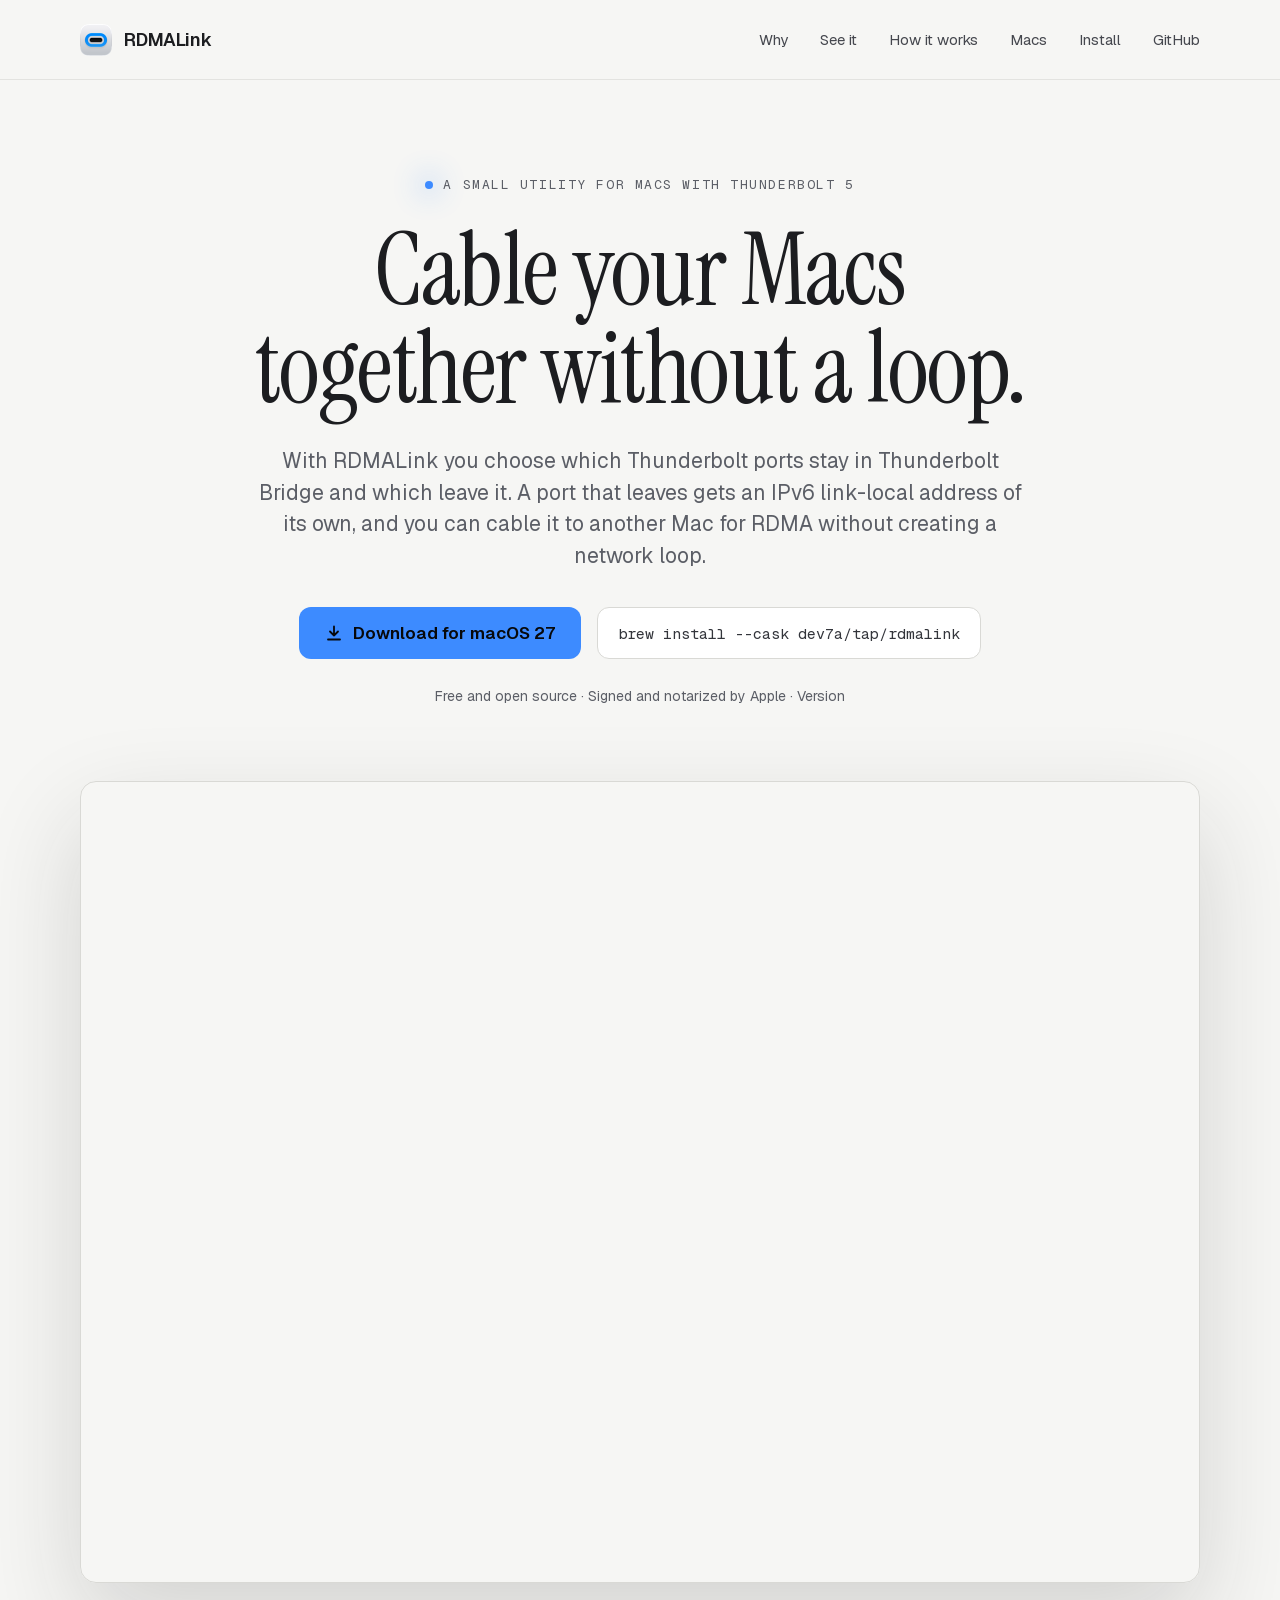
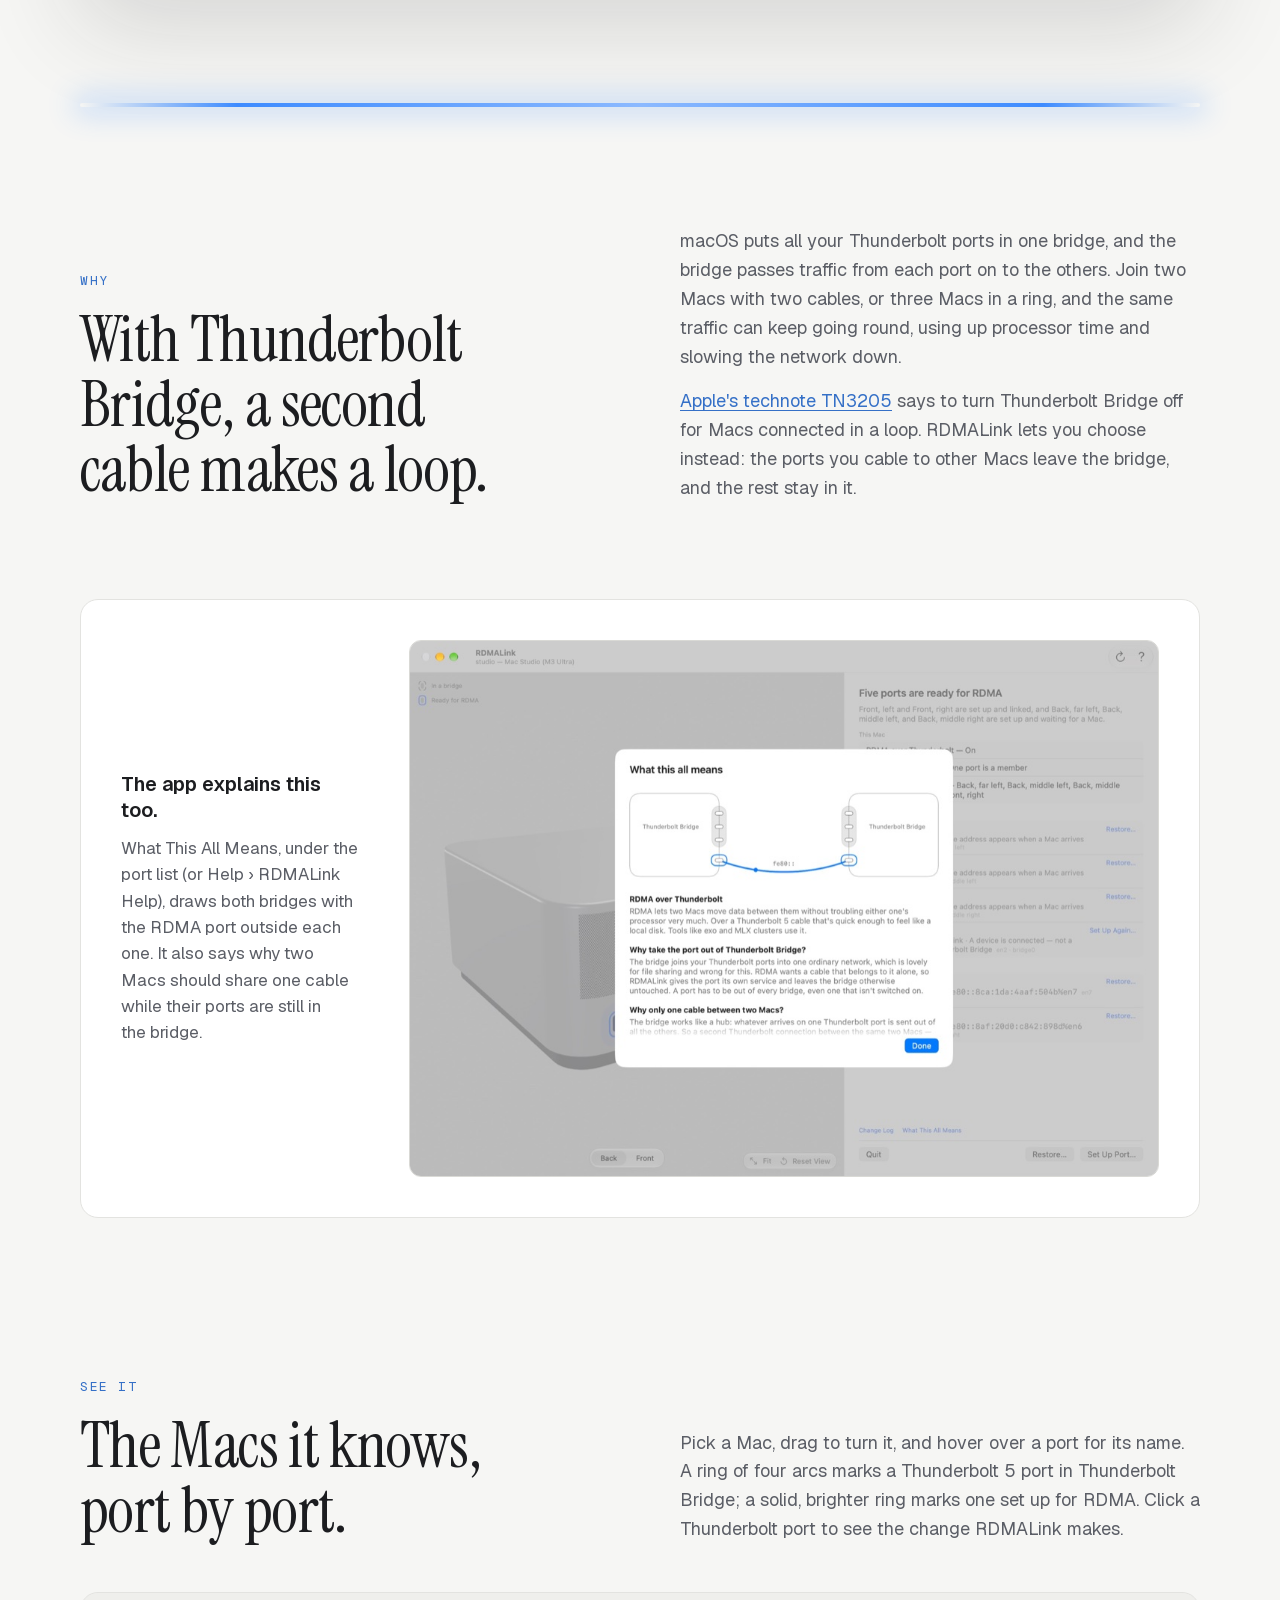
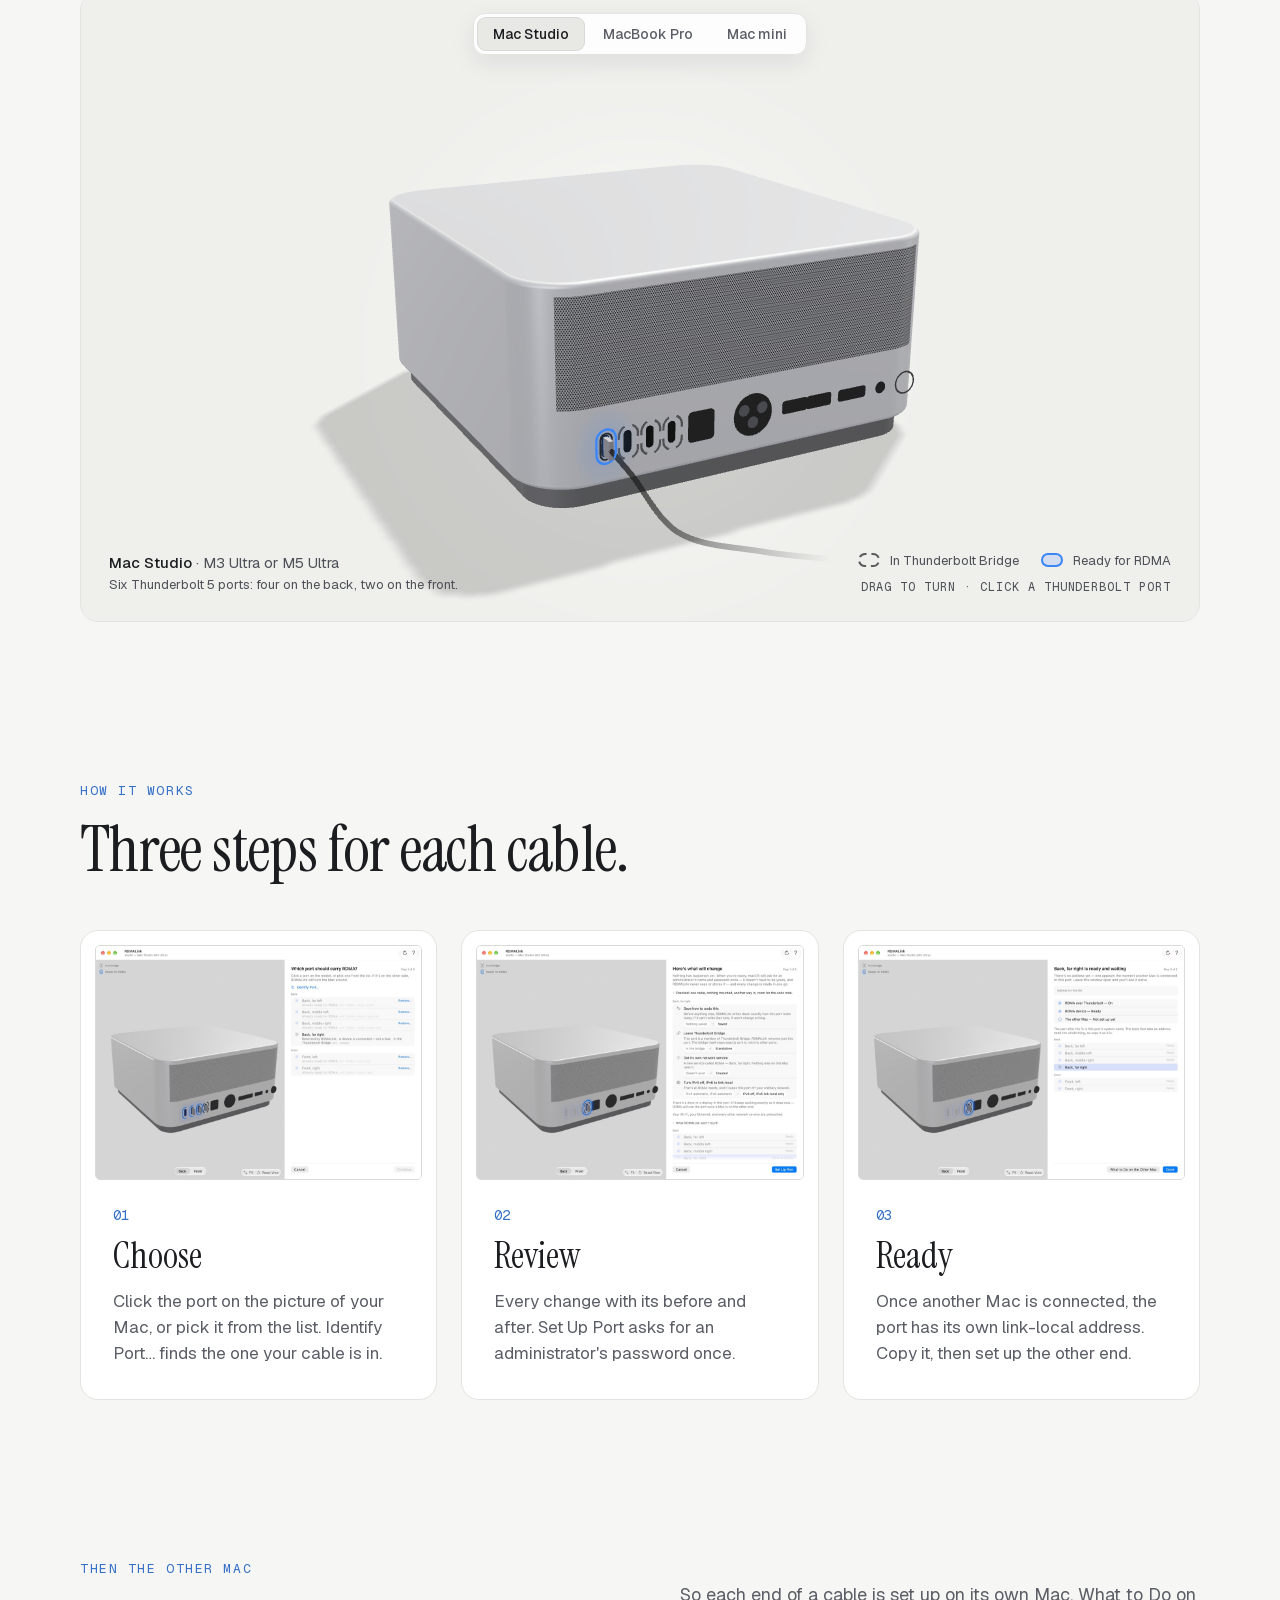
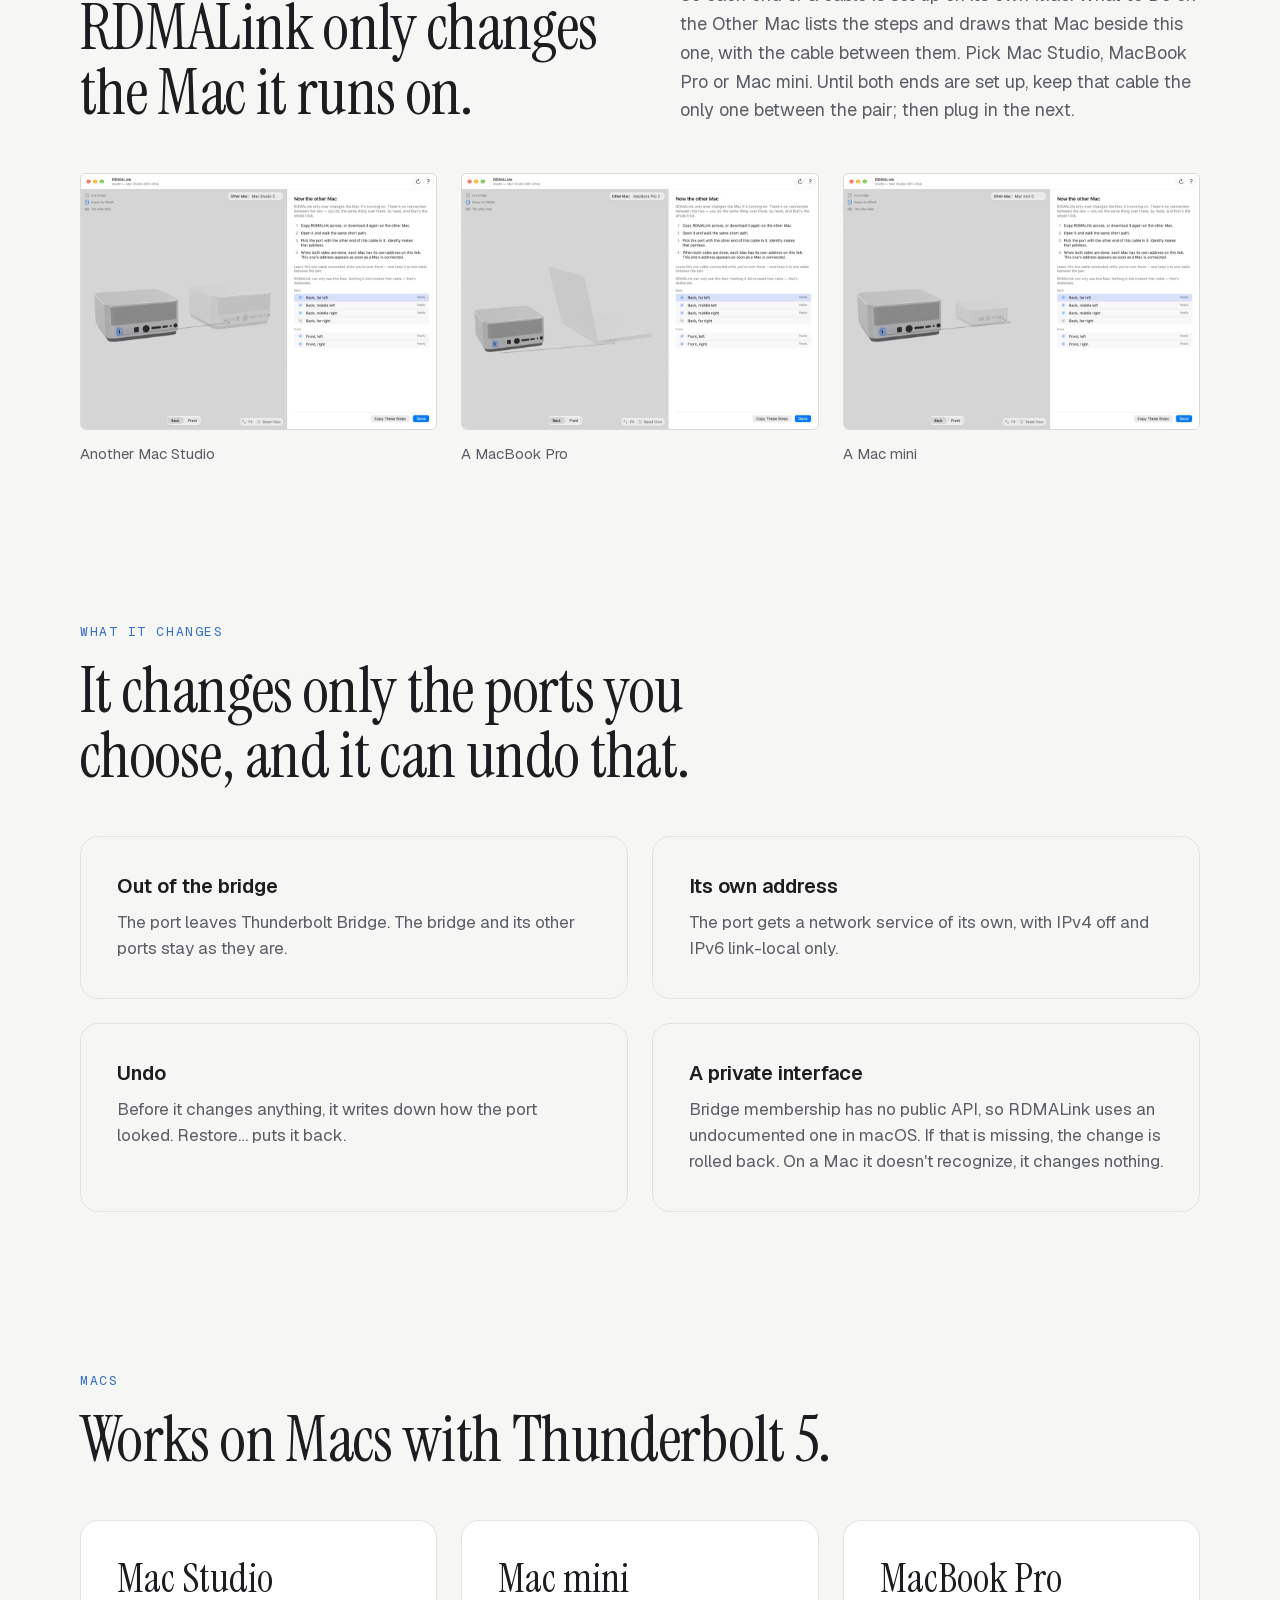
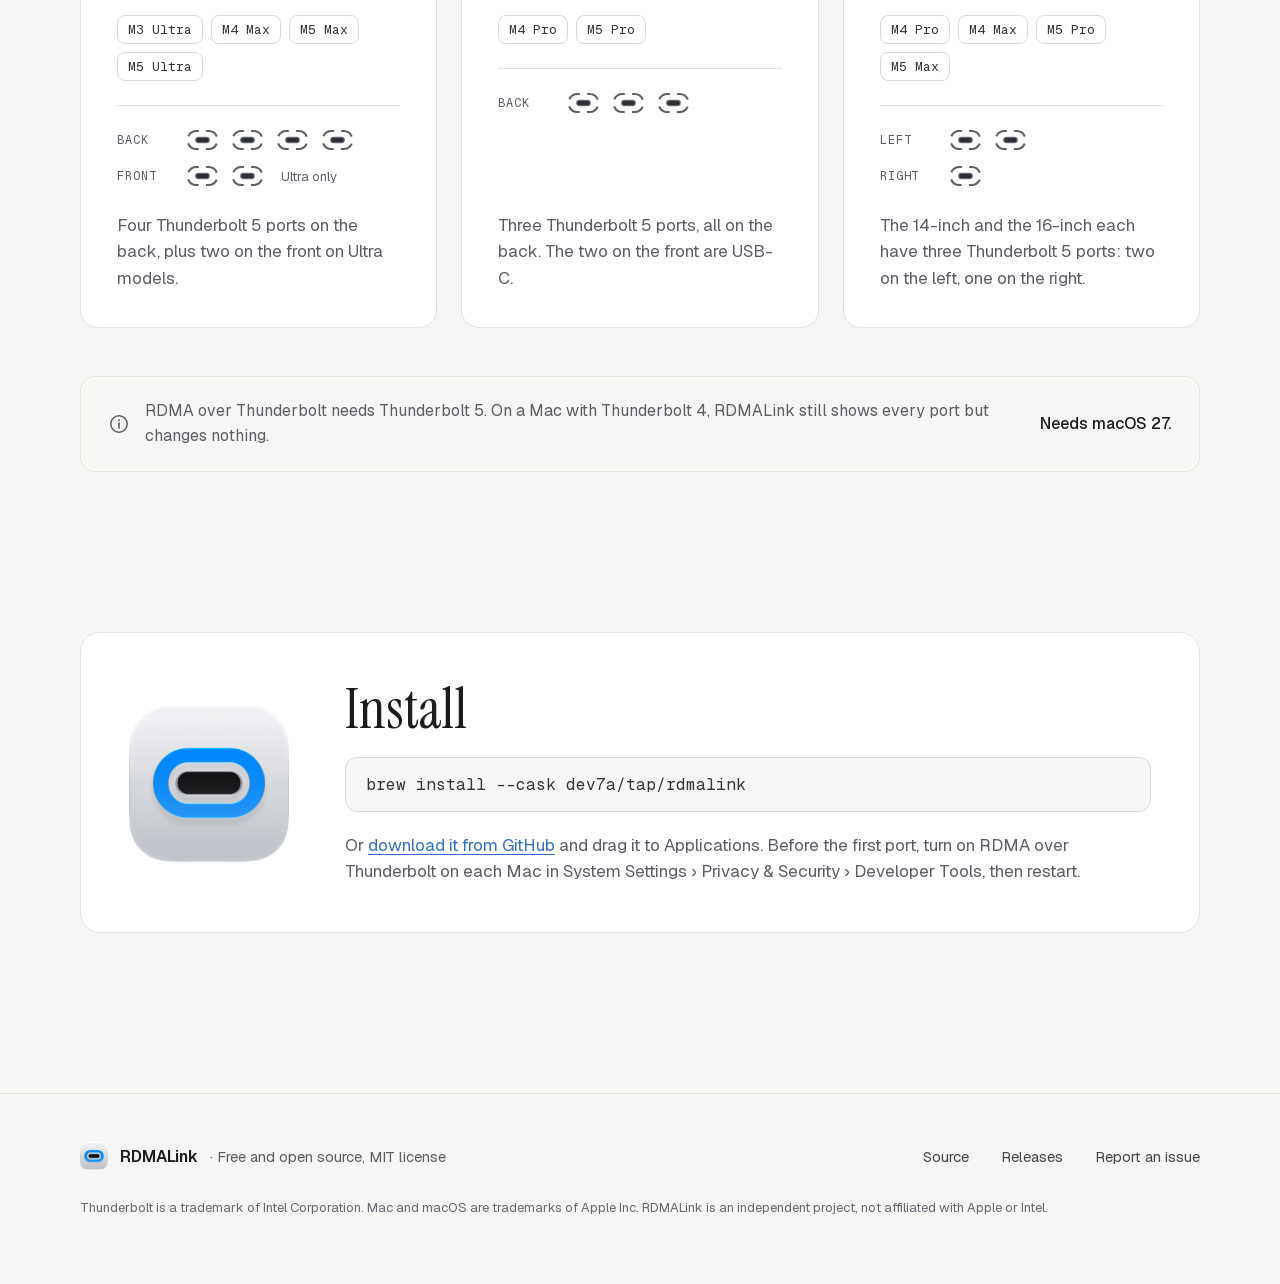
==== site/src/index.html @ f05f029e "The website, as a static site published to GitHub Pages site/ is the RDMALink website, ported from i" ====
<!doctype html>
<html lang="en">
<head>
<meta charset="utf-8">
<meta http-equiv="Content-Security-Policy" content="default-src 'self'; script-src 'self'; style-src 'self' 'unsafe-inline'; img-src 'self' data:; font-src 'self'; connect-src 'none'; object-src 'none'; base-uri 'none'; form-action 'none'">
<meta name="viewport" content="width=device-width, initial-scale=1">
<title>RDMALink: cable your Macs together without a loop</title>
<meta name="description" content="With RDMALink you choose which Thunderbolt ports stay in Thunderbolt Bridge and which leave it. A port that leaves gets an IPv6 link-local address of its own, and you can cable it to another Mac for RDMA without creating a network loop.">
<link rel="canonical" href="https://dev7a.github.io/rdmalink/">
<meta name="color-scheme" content="dark light">
<meta name="theme-color" content="#0f1012" media="(prefers-color-scheme: dark)">
<meta name="theme-color" content="#f6f6f4" media="(prefers-color-scheme: light)">
<link rel="icon" type="image/png" sizes="32x32" href="assets/icon-32.png">
<link rel="icon" type="image/png" sizes="512x512" href="assets/icon-512.png">
<link rel="apple-touch-icon" href="assets/icon-512.png">
<meta property="og:type" content="website">
<meta property="og:site_name" content="RDMALink">
<meta property="og:url" content="https://dev7a.github.io/rdmalink/">
<meta property="og:title" content="RDMALink: cable your Macs together without a loop">
<meta property="og:description" content="With RDMALink you choose which Thunderbolt ports stay in Thunderbolt Bridge and which leave it. A port that leaves gets an IPv6 link-local address of its own, and you can cable it to another Mac for RDMA without creating a network loop.">
<meta property="og:image" content="https://dev7a.github.io/rdmalink/assets/shots/hub-dark.jpg">
<meta property="og:image:type" content="image/jpeg">
<meta property="og:image:width" content="2000">
<meta property="og:image:height" content="1433">
<meta property="og:image:alt" content="The RDMALink window on a Mac Studio: the back of the Mac in 3D with its Thunderbolt ports ringed, and under the heading “Five ports are ready for RDMA”, a list of every port and its state.">
<meta name="twitter:card" content="summary_large_image">
<meta name="twitter:title" content="RDMALink: cable your Macs together without a loop">
<meta name="twitter:description" content="With RDMALink you choose which Thunderbolt ports stay in Thunderbolt Bridge and which leave it. A port that leaves gets an IPv6 link-local address of its own, and you can cable it to another Mac for RDMA without creating a network loop.">
<meta name="twitter:image" content="https://dev7a.github.io/rdmalink/assets/shots/hub-dark.jpg">
<meta name="twitter:image:alt" content="The RDMALink window on a Mac Studio: the back of the Mac in 3D with its Thunderbolt ports ringed, and under the heading “Five ports are ready for RDMA”, a list of every port and its state.">
<link rel="preload" href="assets/fonts/instrument-serif-latin.woff2" as="font" type="font/woff2" crossorigin>
<link rel="preload" href="assets/fonts/geist-latin.woff2" as="font" type="font/woff2" crossorigin>
<link rel="preload" href="assets/fonts/geist-mono-latin.woff2" as="font" type="font/woff2" crossorigin>
<link rel="stylesheet" href="styles.css">
<script src="site.js" defer></script>
<script src="mac-scene.js" defer></script>
<script src="viewer.js" defer></script>
</head>
<body>

<header class="site-header">
<div class="wrap">
<div class="bar">
<a class="brand" href="#top"><img src="assets/icon-64.png" alt="" width="32" height="32"><span>RDMALink</span></a>
<a class="gh-top" href="https://github.com/dev7a/rdmalink">GitHub</a>
<nav class="nav" aria-label="Sections">
<a href="#why">Why</a>
<a href="#see">See it</a>
<a href="#how">How it works</a>
<a href="#macs">Macs</a>
<a href="#install">Install</a>
<a class="gh-nav" href="https://github.com/dev7a/rdmalink">GitHub</a>
</nav>
</div>
</div>
</header>

<main>

<section id="top" class="hero wrap">
<div class="hero-eyebrow"><span class="dot" aria-hidden="true"></span><span>A small utility for Macs with Thunderbolt 5</span></div>
<h1>Cable your Macs together without a&#160;loop.</h1>
<p class="hero-lede">With RDMALink you choose which Thunderbolt ports stay in Thunderbolt Bridge and which leave it. A port that leaves gets an IPv6 link-local address of its own, and you can cable it to another Mac for RDMA without creating a network loop.</p>
<div class="cta">
<a class="download" href="https://github.com/dev7a/rdmalink/releases/latest">
<svg width="18" height="18" viewBox="0 0 18 18" fill="none" aria-hidden="true"><path d="M9 2.5v9m0 0L5 7.5m4 4 4-4M3 15.5h12" stroke="#07080a" stroke-width="1.8" stroke-linecap="round" stroke-linejoin="round"></path></svg>
<span>Download for macOS 27</span>
</a>
<code class="cmd">brew install --cask dev7a/tap/rdmalink</code>
</div>
<p class="hero-meta">Free and open source · Signed and notarized by Apple · Version <!-- build:version --></p>
<picture>
<source media="(prefers-color-scheme: light)" srcset="assets/shots/1000/hub-light.jpg 1000w, assets/shots/hub-light.jpg 2000w" sizes="(min-width: 1200px) 1120px, calc(100vw - 32px)">
<img class="shot hero-shot" src="assets/shots/hub-dark.jpg" srcset="assets/shots/1000/hub-dark.jpg 1000w, assets/shots/hub-dark.jpg 2000w" sizes="(min-width: 1200px) 1120px, calc(100vw - 32px)" width="2000" height="1433" alt="The RDMALink window on a Mac Studio: the back of the Mac in 3D with its Thunderbolt ports ringed, and under the heading “Five ports are ready for RDMA”, a list of every port and its state." decoding="async" fetchpriority="high">
</picture>
</section>

<div class="wrap"><div class="beam" aria-hidden="true"></div></div>

<section id="why" class="section wrap" data-paused="false" aria-labelledby="why-title">
<div class="intro">
<div class="head">
<div class="eyebrow">Why</div>
<h2 class="h2" id="why-title">With Thunderbolt Bridge, a second cable makes a loop.</h2>
</div>
<div class="leads">
<p class="lead">macOS puts all your Thunderbolt ports in one bridge, and the bridge passes traffic from each port on to the others. Join two Macs with two cables, or three Macs in a ring, and the same traffic can keep going round, using up processor time and slowing the network down.</p>
<p class="lead"><a class="accent-link" href="https://developer.apple.com/documentation/technotes/tn3205-low-latency-communication-with-rdma-over-thunderbolt">Apple's technote TN3205</a> says to turn Thunderbolt Bridge off for Macs connected in a loop. RDMALink lets you choose instead: the ports you cable to other Macs leave the bridge, and the rest stay in it.</p>
</div>
</div>
<div class="why-figs">
<!-- build:why-bridge -->
<!-- build:why-rdmalink -->
</div>
<figure class="explainer panel">
<figcaption class="explainer-text">
<span class="explainer-title">The app explains this too.</span>
<span class="explainer-body">What This All Means, under the port list (or Help › RDMALink Help), draws both bridges with the RDMA port outside each one. It also says why two Macs should share one cable while their ports are still in the bridge.</span>
</figcaption>
<picture>
<source media="(prefers-color-scheme: light)" srcset="assets/shots/1000/explainer-light.jpg 1000w, assets/shots/explainer-light.jpg 2000w" sizes="(min-width: 1200px) 840px, (min-width: 900px) 56vw, calc(100vw - 68px)">
<img class="shot" src="assets/shots/explainer-dark.jpg" srcset="assets/shots/1000/explainer-dark.jpg 1000w, assets/shots/explainer-dark.jpg 2000w" sizes="(min-width: 1200px) 840px, (min-width: 900px) 56vw, calc(100vw - 68px)" width="2000" height="1433" alt="The What This All Means sheet: two Macs, each with its Thunderbolt Bridge, joined by one cable between ports outside the bridges and labelled fe80::, above short answers about RDMA over Thunderbolt and the bridge." loading="lazy" decoding="async">
</picture>
</figure>
</section>

<section id="see" class="section wrap" aria-labelledby="see-title">
<div class="intro">
<div class="head">
<div class="eyebrow">See it</div>
<h2 class="h2" id="see-title">The Macs it knows, port by port.</h2>
</div>
<p class="lead">Pick a Mac, drag to turn it, and hover over a port for its name. A ring of four arcs marks a Thunderbolt 5 port in Thunderbolt Bridge; a solid, brighter ring marks one set up for RDMA. Click a Thunderbolt port to see the change RDMALink makes.</p>
</div>
<div class="viewer-block is-failed">
<div class="legend">
<span class="key"><svg width="26" height="16" viewBox="0 0 26 16" aria-hidden="true"><rect class="key-bridge" x="3" y="2" width="20" height="12" rx="6" fill="none" stroke-opacity="0.7" stroke-width="2" stroke-dasharray="8.59 4.83" stroke-dashoffset="7"></rect></svg>In Thunderbolt Bridge</span>
<span class="key"><svg width="26" height="16" viewBox="0 0 26 16" aria-hidden="true"><rect class="key-ready" x="3" y="2" width="20" height="12" rx="6" fill-opacity="0.16" stroke-width="2"></rect></svg>Ready for RDMA</span>
</div>
<div class="mv-root" id="viewer" data-three-src="assets/vendor/three.r128.min.js">
<div class="mv-picker" role="group" aria-label="Which Mac">
<button type="button" class="mv-seg" data-model="studio" aria-pressed="true">Mac Studio</button>
<button type="button" class="mv-seg" data-model="mbp" aria-pressed="false">MacBook Pro</button>
<button type="button" class="mv-seg" data-model="mini" aria-pressed="false">Mac mini</button>
</div>
<canvas class="mv-canvas" aria-hidden="true" role="application" aria-roledescription="3D view" aria-label="Mac Studio in 3D, with its ports. Drag, or use the left and right arrow keys, to turn it."></canvas>
<div class="mv-ports vh" role="group" aria-label="Mark a Thunderbolt port Ready for RDMA"></div>
<div class="mv-announce vh" role="status" aria-live="polite"></div>
<div class="mv-label" hidden><span class="mv-label-title"></span><span class="mv-label-sub"><span class="mv-label-dot"></span><span class="mv-label-text"></span></span></div>
<div class="mv-info mv-plate">
<div data-info="studio">
<div class="mv-info-title">Mac Studio <span>· M3 Ultra or M5 Ultra</span></div>
<div class="mv-info-sub">Six Thunderbolt 5 ports: four on the back, two on the front.</div>
</div>
<div data-info="mbp" hidden>
<div class="mv-info-title">MacBook Pro 14-inch <span>· M5 Pro or M5 Max</span></div>
<div class="mv-info-sub">Three Thunderbolt 5 ports: two on the left, one on the right.</div>
</div>
<div data-info="mini" hidden>
<div class="mv-info-title">Mac mini <span>· M5 Pro</span></div>
<div class="mv-info-sub">Three Thunderbolt 5 ports on the back. The two on the front are USB-C, not Thunderbolt.</div>
</div>
</div>
<div class="mv-legend mv-plate">
<div class="mv-keys">
<span class="key"><svg width="26" height="16" viewBox="0 0 26 16" aria-hidden="true"><rect class="key-bridge" x="3" y="2" width="20" height="12" rx="6" fill="none" stroke-opacity="0.7" stroke-width="2" stroke-dasharray="8.59 4.83" stroke-dashoffset="7"></rect></svg>In Thunderbolt Bridge</span>
<span class="key"><svg width="26" height="16" viewBox="0 0 26 16" aria-hidden="true"><rect class="key-ready" x="3" y="2" width="20" height="12" rx="6" fill-opacity="0.16" stroke-width="2"></rect></svg>Ready for RDMA</span>
</div>
<div class="mv-hint">Drag to turn · click a Thunderbolt port</div>
</div>
<div class="mv-hint-compact mv-plate"><span>Drag to turn · <span class="hint-tap">tap</span><span class="hint-click">click</span> a Thunderbolt port</span></div>
<div class="mv-fallback" hidden>
<picture>
<source media="(prefers-color-scheme: light)" srcset="assets/shots/1000/hub-light.jpg 1000w, assets/shots/hub-light.jpg 2000w" sizes="(min-width: 1200px) 1000px, 100vw">
<img class="shot" src="assets/shots/hub-dark.jpg" srcset="assets/shots/1000/hub-dark.jpg 1000w, assets/shots/hub-dark.jpg 2000w" sizes="(min-width: 1200px) 1000px, 100vw" width="2000" height="1433" alt="The RDMALink window on a Mac Studio: the back of the Mac in 3D with its Thunderbolt ports ringed, and under the heading “Five ports are ready for RDMA”, a list of every port and its state." loading="lazy" decoding="async">
</picture>
<p class="mv-fallback-text"></p>
</div>
<noscript>
<div class="mv-fallback">
<picture>
<source media="(prefers-color-scheme: light)" srcset="assets/shots/1000/hub-light.jpg 1000w, assets/shots/hub-light.jpg 2000w" sizes="(min-width: 1200px) 1000px, 100vw">
<img class="shot" src="assets/shots/hub-dark.jpg" srcset="assets/shots/1000/hub-dark.jpg 1000w, assets/shots/hub-dark.jpg 2000w" sizes="(min-width: 1200px) 1000px, 100vw" width="2000" height="1433" alt="The RDMALink window on a Mac Studio: the back of the Mac in 3D with its Thunderbolt ports ringed, and under the heading “Five ports are ready for RDMA”, a list of every port and its state." loading="lazy" decoding="async">
</picture>
<p>The 3D view could not start in this browser.</p>
</div>
</noscript>
</div>
</div>
</section>

<section id="how" class="section how wrap" aria-labelledby="how-title">
<div class="head">
<div class="eyebrow">How it works</div>
<h2 class="h2" id="how-title">Three steps for each cable.</h2>
</div>
<div class="grid-3">
<article class="step panel">
<picture>
<source media="(prefers-color-scheme: light)" srcset="assets/shots/1000/choose-light.jpg 1000w, assets/shots/choose-light.jpg 2000w" sizes="(min-width: 1200px) 410px, (min-width: 1024px) 30vw, calc(100vw - 60px)">
<img class="shot" src="assets/shots/choose-dark.jpg" srcset="assets/shots/1000/choose-dark.jpg 1000w, assets/shots/choose-dark.jpg 2000w" sizes="(min-width: 1200px) 410px, (min-width: 1024px) 30vw, calc(100vw - 60px)" width="2000" height="1433" alt="Step 1 of 3, “Which port should carry RDMA?”: the Mac Studio in 3D beside a list of its ports, with Identify Port… above the list." loading="lazy" decoding="async">
</picture>
<div class="step-text">
<div class="step-title"><span class="step-num">01</span><h3>Choose</h3></div>
<p>Click the port on the picture of your Mac, or pick it from the list. Identify Port… finds the one your cable is in.</p>
</div>
</article>
<article class="step panel">
<picture>
<source media="(prefers-color-scheme: light)" srcset="assets/shots/1000/review-light.jpg 1000w, assets/shots/review-light.jpg 2000w" sizes="(min-width: 1200px) 410px, (min-width: 1024px) 30vw, calc(100vw - 60px)">
<img class="shot" src="assets/shots/review-dark.jpg" srcset="assets/shots/1000/review-dark.jpg 1000w, assets/shots/review-dark.jpg 2000w" sizes="(min-width: 1200px) 410px, (min-width: 1024px) 30vw, calc(100vw - 60px)" width="2000" height="1433" alt="“Here's what will change” for one port: save how to undo this, leave Thunderbolt Bridge, get its own network service, and turn IPv4 off with IPv6 link-local only, each with its before and after, above the Set Up Port button." loading="lazy" decoding="async">
</picture>
<div class="step-text">
<div class="step-title"><span class="step-num">02</span><h3>Review</h3></div>
<p>Every change with its before and after. Set Up Port asks for an administrator's password once.</p>
</div>
</article>
<article class="step panel">
<picture>
<source media="(prefers-color-scheme: light)" srcset="assets/shots/1000/ready-light.jpg 1000w, assets/shots/ready-light.jpg 2000w" sizes="(min-width: 1200px) 410px, (min-width: 1024px) 30vw, calc(100vw - 60px)">
<img class="shot" src="assets/shots/ready-dark.jpg" srcset="assets/shots/1000/ready-dark.jpg 1000w, assets/shots/ready-dark.jpg 2000w" sizes="(min-width: 1200px) 410px, (min-width: 1024px) 30vw, calc(100vw - 60px)" width="2000" height="1433" alt="“Back, far right is ready and waiting”: a checklist with RDMA over Thunderbolt on, the RDMA device ready and the other Mac not set up yet, and the What to Do on the Other Mac button." loading="lazy" decoding="async">
</picture>
<div class="step-text">
<div class="step-title"><span class="step-num">03</span><h3>Ready</h3></div>
<p>Once another Mac is connected, the port has its own link-local address. Copy it, then set up the other end.</p>
</div>
</article>
</div>
</section>

<section id="other-mac" class="section other wrap" aria-labelledby="other-title">
<div class="intro">
<div class="head">
<div class="eyebrow">Then the other Mac</div>
<h2 class="h2" id="other-title">RDMALink only changes the Mac it runs on.</h2>
</div>
<p class="lead">So each end of a cable is set up on its own Mac. What to Do on the Other Mac lists the steps and draws that Mac beside this one, with the cable between them. Pick Mac Studio, MacBook Pro or Mac mini. Until both ends are set up, keep that cable the only one between the pair; then plug in the next.</p>
</div>
<div class="grid-3">
<figure class="other-shot">
<picture>
<source media="(prefers-color-scheme: light)" srcset="assets/shots/1000/other-mac-studio-light.jpg 1000w, assets/shots/other-mac-studio-light.jpg 2000w" sizes="(min-width: 1200px) 410px, (min-width: 1024px) 30vw, 100vw">
<img class="shot" src="assets/shots/other-mac-studio-dark.jpg" srcset="assets/shots/1000/other-mac-studio-dark.jpg 1000w, assets/shots/other-mac-studio-dark.jpg 2000w" sizes="(min-width: 1200px) 410px, (min-width: 1024px) 30vw, 100vw" width="2000" height="1433" alt="“Now the other Mac”, with a second Mac Studio drawn as a ghost, a cable to it from the chosen port, and the steps to follow over there." loading="lazy" decoding="async">
</picture>
<figcaption>Another Mac Studio</figcaption>
</figure>
<figure class="other-shot">
<picture>
<source media="(prefers-color-scheme: light)" srcset="assets/shots/1000/other-mac-macbookpro-light.jpg 1000w, assets/shots/other-mac-macbookpro-light.jpg 2000w" sizes="(min-width: 1200px) 410px, (min-width: 1024px) 30vw, 100vw">
<img class="shot" src="assets/shots/other-mac-macbookpro-dark.jpg" srcset="assets/shots/1000/other-mac-macbookpro-dark.jpg 1000w, assets/shots/other-mac-macbookpro-dark.jpg 2000w" sizes="(min-width: 1200px) 410px, (min-width: 1024px) 30vw, 100vw" width="2000" height="1433" alt="“Now the other Mac”, with a MacBook Pro drawn as a ghost, a cable to it from the chosen port, and the steps to follow over there." loading="lazy" decoding="async">
</picture>
<figcaption>A MacBook Pro</figcaption>
</figure>
<figure class="other-shot">
<picture>
<source media="(prefers-color-scheme: light)" srcset="assets/shots/1000/other-mac-mini-light.jpg 1000w, assets/shots/other-mac-mini-light.jpg 2000w" sizes="(min-width: 1200px) 410px, (min-width: 1024px) 30vw, 100vw">
<img class="shot" src="assets/shots/other-mac-mini-dark.jpg" srcset="assets/shots/1000/other-mac-mini-dark.jpg 1000w, assets/shots/other-mac-mini-dark.jpg 2000w" sizes="(min-width: 1200px) 410px, (min-width: 1024px) 30vw, 100vw" width="2000" height="1433" alt="“Now the other Mac”, with a Mac mini drawn as a ghost, a cable to it from the chosen port, and the steps to follow over there." loading="lazy" decoding="async">
</picture>
<figcaption>A Mac mini</figcaption>
</figure>
</div>
</section>

<section id="changes" class="section changes wrap" aria-labelledby="changes-title">
<div class="head">
<div class="eyebrow">What it changes</div>
<h2 class="h2" id="changes-title">It changes only the ports you choose, and it can undo that.</h2>
</div>
<div class="grid-2">
<article class="change">
<h3>Out of the bridge</h3>
<p>The port leaves Thunderbolt Bridge. The bridge and its other ports stay as they are.</p>
</article>
<article class="change">
<h3>Its own address</h3>
<p>The port gets a network service of its own, with IPv4 off and IPv6 link-local only.</p>
</article>
<article class="change">
<h3>Undo</h3>
<p>Before it changes anything, it writes down how the port looked. Restore… puts it back.</p>
</article>
<article class="change">
<h3>A private interface</h3>
<p>Bridge membership has no public API, so RDMALink uses an undocumented one in macOS. If that is missing, the change is rolled back. On a Mac it doesn't recognize, it changes nothing.</p>
</article>
</div>
</section>

<section id="macs" class="section macs wrap" aria-labelledby="macs-title">
<div class="head">
<div class="eyebrow">Macs</div>
<h2 class="h2" id="macs-title">Works on Macs with Thunderbolt 5.</h2>
</div>
<div class="grid-3">
<article class="mac panel">
<div class="mac-head">
<h3>Mac Studio</h3>
<ul class="chips" aria-label="Chips">
<li>M3 Ultra</li>
<li>M4 Max</li>
<li>M5 Max</li>
<li>M5 Ultra</li>
</ul>
</div>
<div class="mac-ports" aria-hidden="true">
<div class="port-row">
<span class="port-side">Back</span>
<span class="port-chips">
<svg class="port-chip" width="39" height="24" viewBox="0 0 26 16"><rect class="chip-ring" x="3" y="2" width="20" height="12" rx="6" fill="none" stroke-opacity="0.7" stroke-width="1.4" stroke-dasharray="8.59 4.83" stroke-dashoffset="7"></rect><rect class="chip-port" x="8.5" y="6.25" width="9" height="3.5" rx="1.75" stroke-width="0.7"></rect></svg>
<svg class="port-chip" width="39" height="24" viewBox="0 0 26 16"><rect class="chip-ring" x="3" y="2" width="20" height="12" rx="6" fill="none" stroke-opacity="0.7" stroke-width="1.4" stroke-dasharray="8.59 4.83" stroke-dashoffset="7"></rect><rect class="chip-port" x="8.5" y="6.25" width="9" height="3.5" rx="1.75" stroke-width="0.7"></rect></svg>
<svg class="port-chip" width="39" height="24" viewBox="0 0 26 16"><rect class="chip-ring" x="3" y="2" width="20" height="12" rx="6" fill="none" stroke-opacity="0.7" stroke-width="1.4" stroke-dasharray="8.59 4.83" stroke-dashoffset="7"></rect><rect class="chip-port" x="8.5" y="6.25" width="9" height="3.5" rx="1.75" stroke-width="0.7"></rect></svg>
<svg class="port-chip" width="39" height="24" viewBox="0 0 26 16"><rect class="chip-ring" x="3" y="2" width="20" height="12" rx="6" fill="none" stroke-opacity="0.7" stroke-width="1.4" stroke-dasharray="8.59 4.83" stroke-dashoffset="7"></rect><rect class="chip-port" x="8.5" y="6.25" width="9" height="3.5" rx="1.75" stroke-width="0.7"></rect></svg>
</span>
</div>
<div class="port-row">
<span class="port-side">Front</span>
<span class="port-chips">
<svg class="port-chip" width="39" height="24" viewBox="0 0 26 16"><rect class="chip-ring" x="3" y="2" width="20" height="12" rx="6" fill="none" stroke-opacity="0.7" stroke-width="1.4" stroke-dasharray="8.59 4.83" stroke-dashoffset="7"></rect><rect class="chip-port" x="8.5" y="6.25" width="9" height="3.5" rx="1.75" stroke-width="0.7"></rect></svg>
<svg class="port-chip" width="39" height="24" viewBox="0 0 26 16"><rect class="chip-ring" x="3" y="2" width="20" height="12" rx="6" fill="none" stroke-opacity="0.7" stroke-width="1.4" stroke-dasharray="8.59 4.83" stroke-dashoffset="7"></rect><rect class="chip-port" x="8.5" y="6.25" width="9" height="3.5" rx="1.75" stroke-width="0.7"></rect></svg>
</span>
<span class="port-note">Ultra only</span>
</div>
</div>
<p>Four Thunderbolt 5 ports on the back, plus two on the front on Ultra models.</p>
</article>
<article class="mac panel">
<div class="mac-head">
<h3>Mac mini</h3>
<ul class="chips" aria-label="Chips">
<li>M4 Pro</li>
<li>M5 Pro</li>
</ul>
</div>
<div class="mac-ports" aria-hidden="true">
<div class="port-row">
<span class="port-side">Back</span>
<span class="port-chips">
<svg class="port-chip" width="39" height="24" viewBox="0 0 26 16"><rect class="chip-ring" x="3" y="2" width="20" height="12" rx="6" fill="none" stroke-opacity="0.7" stroke-width="1.4" stroke-dasharray="8.59 4.83" stroke-dashoffset="7"></rect><rect class="chip-port" x="8.5" y="6.25" width="9" height="3.5" rx="1.75" stroke-width="0.7"></rect></svg>
<svg class="port-chip" width="39" height="24" viewBox="0 0 26 16"><rect class="chip-ring" x="3" y="2" width="20" height="12" rx="6" fill="none" stroke-opacity="0.7" stroke-width="1.4" stroke-dasharray="8.59 4.83" stroke-dashoffset="7"></rect><rect class="chip-port" x="8.5" y="6.25" width="9" height="3.5" rx="1.75" stroke-width="0.7"></rect></svg>
<svg class="port-chip" width="39" height="24" viewBox="0 0 26 16"><rect class="chip-ring" x="3" y="2" width="20" height="12" rx="6" fill="none" stroke-opacity="0.7" stroke-width="1.4" stroke-dasharray="8.59 4.83" stroke-dashoffset="7"></rect><rect class="chip-port" x="8.5" y="6.25" width="9" height="3.5" rx="1.75" stroke-width="0.7"></rect></svg>
</span>
</div>
</div>
<p>Three Thunderbolt 5 ports, all on the back. The two on the front are USB-C.</p>
</article>
<article class="mac panel">
<div class="mac-head">
<h3>MacBook Pro</h3>
<ul class="chips" aria-label="Chips">
<li>M4 Pro</li>
<li>M4 Max</li>
<li>M5 Pro</li>
<li>M5 Max</li>
</ul>
</div>
<div class="mac-ports" aria-hidden="true">
<div class="port-row">
<span class="port-side">Left</span>
<span class="port-chips">
<svg class="port-chip" width="39" height="24" viewBox="0 0 26 16"><rect class="chip-ring" x="3" y="2" width="20" height="12" rx="6" fill="none" stroke-opacity="0.7" stroke-width="1.4" stroke-dasharray="8.59 4.83" stroke-dashoffset="7"></rect><rect class="chip-port" x="8.5" y="6.25" width="9" height="3.5" rx="1.75" stroke-width="0.7"></rect></svg>
<svg class="port-chip" width="39" height="24" viewBox="0 0 26 16"><rect class="chip-ring" x="3" y="2" width="20" height="12" rx="6" fill="none" stroke-opacity="0.7" stroke-width="1.4" stroke-dasharray="8.59 4.83" stroke-dashoffset="7"></rect><rect class="chip-port" x="8.5" y="6.25" width="9" height="3.5" rx="1.75" stroke-width="0.7"></rect></svg>
</span>
</div>
<div class="port-row">
<span class="port-side">Right</span>
<span class="port-chips">
<svg class="port-chip" width="39" height="24" viewBox="0 0 26 16"><rect class="chip-ring" x="3" y="2" width="20" height="12" rx="6" fill="none" stroke-opacity="0.7" stroke-width="1.4" stroke-dasharray="8.59 4.83" stroke-dashoffset="7"></rect><rect class="chip-port" x="8.5" y="6.25" width="9" height="3.5" rx="1.75" stroke-width="0.7"></rect></svg>
</span>
</div>
</div>
<p>The 14-inch and the 16-inch each have three Thunderbolt 5 ports: two on the left, one on the right.</p>
</article>
</div>
<div class="req">
<svg width="20" height="20" viewBox="0 0 20 20" fill="none" aria-hidden="true"><circle class="req-icon-line" cx="10" cy="10" r="8.25" stroke-width="1.5"></circle><path class="req-icon-line" d="M10 9v5" stroke-width="1.6" stroke-linecap="round"></path><circle class="req-icon-dot" cx="10" cy="6.2" r="1"></circle></svg>
<div class="req-text">
<p>RDMA over Thunderbolt needs Thunderbolt 5. On a Mac with Thunderbolt 4, RDMALink still shows every port but changes nothing.</p>
<p class="req-os">Needs macOS 27.</p>
</div>
</div>
</section>

<section id="install" class="section wrap" aria-labelledby="install-title">
<div class="install panel">
<img class="install-icon" src="assets/icon-512.png" alt="The RDMALink app icon." width="160" height="160" loading="lazy" decoding="async">
<div class="install-body">
<h2 id="install-title">Install</h2>
<code class="cmd">brew install --cask dev7a/tap/rdmalink</code>
<p>Or <a class="accent-link" href="https://github.com/dev7a/rdmalink/releases/latest">download it from GitHub</a> and drag it to Applications. Before the first port, turn on RDMA over Thunderbolt on each Mac in System Settings › Privacy &amp; Security › Developer Tools, then restart.</p>
</div>
</div>
</section>

</main>

<footer class="site-footer">
<div class="wrap footer-inner">
<div class="footer-row">
<div class="footer-brand">
<img src="assets/icon-64.png" alt="" width="28" height="28" loading="lazy" decoding="async">
<span class="footer-name">RDMALink</span>
<span class="footer-tag"><span class="footer-sep">· </span>Free and open source, MIT license</span>
</div>
<nav class="footer-nav" aria-label="Project">
<a href="https://github.com/dev7a/rdmalink">Source</a>
<a href="https://github.com/dev7a/rdmalink/releases">Releases</a>
<a href="https://github.com/dev7a/rdmalink/issues">Report an issue</a>
</nav>
</div>
<p class="footer-legal">Thunderbolt is a trademark of Intel Corporation. Mac and macOS are trademarks of Apple Inc. RDMALink is an independent project, not affiliated with Apple or Intel.</p>
</div>
</footer>

</body>
</html>
---- site/src/styles.css ----
/* RDMALink website.
   Ported from the design canvas: Main.dc.html (the desktop artboard, 1440 wide) and Mobile.dc.html (the phone
   artboard, 390 wide). At 1200 px and wider the page is the desktop artboard; at 480 px and narrower it is the
   phone artboard; in between every size runs from its phone value to its desktop value. Structural switches
   (two columns to one, the phone header) sit at 1199, 1023, 899 and 639 px.

   A size that runs from A on the phone to B on the desktop is calc(A + var(--fluid) * (B - A) / 720): --fluid
   is 0 at 480 px wide, 720px at 1200 px, and clamped outside. */

@font-face {
  font-family: 'Geist';
  src: url(assets/fonts/geist-latin.woff2) format('woff2');
  font-weight: 400 600;
  font-style: normal;
  font-display: swap;
}
@font-face {
  font-family: 'Geist Mono';
  src: url(assets/fonts/geist-mono-latin.woff2) format('woff2');
  font-weight: 400 500;
  font-style: normal;
  font-display: swap;
}
@font-face {
  font-family: 'Instrument Serif';
  src: url(assets/fonts/instrument-serif-latin.woff2) format('woff2');
  font-weight: 400;
  font-style: normal;
  font-display: swap;
}

:root {
  --fluid: clamp(0px, 100vw - 480px, 720px);
  --gutter: calc(16px + var(--fluid) * 64 / 720);          /* 16 → 80 */
  --section-top: calc(88px + var(--fluid) * 72 / 720);           /* 88 → 160 */
  --section-gap: calc(24px + var(--fluid) * 24 / 720);     /* 24 → 48 */

  --sans: 'Geist', ui-sans-serif, system-ui, sans-serif;
  --mono: 'Geist Mono', ui-monospace, monospace;
  --serif: 'Instrument Serif', Georgia, serif;

  /* The accent, #3d8bff, and what the canvas's renderVals() derives from it. Dark keeps the accent for text
     (5.7:1 on the ground). The Ready key's ring is the accent a step brighter, as the 3D viewer draws it:
     each channel * 0.82 + 255 * 0.18. The beam's middle is near white. */
  --accent: #3d8bff;
  --accent-text: #3d8bff;
  --accent-ring: rgb(96, 160, 255);
  --accent-glow: rgba(61, 139, 255, 0.45);
  --accent-clear: rgba(61, 139, 255, 0);
  --beam-middle: #dcebff;
  --glow: 0 0 calc(18px + var(--fluid) * 10 / 720) calc(4px + var(--fluid) * 2 / 720) var(--accent-glow);

  /* Dark, the default: the canvas's fallback values. */
  --site-bg: #0f1012;
  --site-text: #ececef;
  --site-heading: #f4f4f6;
  --site-title: #f2f2f4;
  --site-secondary: #a1a3aa;
  --site-muted: #8b8e96;
  --site-code: #dcdde2;
  --site-link: #c9cbd1;
  --site-link-hover: #ffffff;
  --site-focus: #8fb8ff;
  --site-line: #1f2125;
  --site-panel: #16171a;
  --site-panel-line: #23252a;
  --site-edge: #2a2c31;
  --site-code-bg: #17181b;
  --site-shot-shadow: 0 calc(24px + var(--fluid) * 24 / 720) calc(60px + var(--fluid) * 60 / 720) rgba(0, 0, 0, 0.6);
  --site-mac: #1f2125;
  --site-mac-line: #34363c;
  --site-bridge: rgba(255, 255, 255, 0.05);
  --site-bridge-line: #5a5d65;
  --site-loop: #ff9f0a;
  --site-loop-text: #ff9f0a;
  --site-spark: #ffffff;
  --site-port: #0b0c0d;
  --site-port-line: #6a6d75;
  --site-ink: #f5f5f5;

  /* The 3D viewer's frame, dark. */
  --mv-bg: #16171a;
  --mv-line: #23252a;
  --mv-text: #ececef;
  --mv-title: #f2f2f4;
  --mv-muted: #8b8e96;
  --mv-secondary: #a1a3aa;
  --mv-hint: #85888f;
  --mv-ink: #f5f5f5;
  --mv-glass: rgba(12, 13, 15, 0.8);
  --mv-glass-line: #2a2c31;
  --mv-glass-shadow: 0 10px 30px rgba(0, 0, 0, 0.35);
  --mv-label: rgba(12, 13, 15, 0.9);
  --mv-label-shadow: 0 10px 28px rgba(0, 0, 0, 0.5);
  --mv-plate: #1d1e22;
  --mv-plate-blend: darken;
  --mv-seg: #a1a3aa;
  --mv-seg-on: #f4f4f6;
  --mv-seg-on-bg: #2c2e34;
  --mv-seg-on-line: #3a3d44;
  --mv-seg-hover: #ececef;
  --mv-seg-hover-bg: rgba(255, 255, 255, 0.05);
  /* The hover label's sub-line and dot: Ready in the brighter accent, a Thunderbolt port near white,
     anything else grey. */
  --mv-sub: #a1a3aa;
  --mv-sub-ready: rgb(96, 160, 255);
  --mv-dot: #5b5e66;
  --mv-dot-tb: #e4e5e8;
  --mv-dot-ready: rgb(96, 160, 255);

  color-scheme: dark;
}

/* Light, matched to the 3D viewer's light frame. Text on the ground #f6f6f4 (the darkest thing it sits on;
   panels are #ffffff): #1c1d20 15.6:1, #5b5e66 6.0:1, links #45474e 8.6:1, code #33353b 11.3:1, #666971 5.1:1
   and 4.8:1 on the diagram's #efefec Macs. The loop orange #d46b00 holds 3.6:1 on the white panel; its count
   is #b35900, 4.8:1. On the light ground a white core reads as a hollow outline, so the diagrams drop it.
   Accent text is the accent darkened toward the ink, 5% at a time, until it holds 4.5:1 on the ground:
   rgb(53, 112, 199). The Ready key's ring holds 3:1 on the viewer's #efefec the same way: rgb(59, 133, 244).
   The beam's middle is the accent 40% of the way to white. */
@media (prefers-color-scheme: light) {
  :root {
    --accent-text: rgb(53, 112, 199);
    --accent-ring: rgb(59, 133, 244);
    --accent-glow: rgba(61, 139, 255, 0.3);
    --beam-middle: rgb(139, 185, 255);

    --site-bg: #f6f6f4;
    --site-text: #1c1d20;
    --site-heading: #1c1d20;
    --site-title: #1c1d20;
    --site-secondary: #5b5e66;
    --site-muted: #666971;
    --site-code: #33353b;
    --site-link: #45474e;
    --site-link-hover: #1c1d20;
    --site-focus: #1f63d6;
    --site-line: #e3e3e0;
    --site-panel: #ffffff;
    --site-panel-line: #e3e3e0;
    --site-edge: #d9d9d5;
    --site-code-bg: #ffffff;
    --site-shot-shadow: 0 calc(20px + var(--fluid) * 20 / 720) calc(50px + var(--fluid) * 50 / 720) rgba(28, 29, 32, 0.16);
    --site-mac: #efefec;
    --site-mac-line: #d0d0cc;
    --site-bridge: rgba(28, 29, 32, 0.05);
    --site-bridge-line: #8b8e96;
    --site-loop: #d46b00;
    --site-loop-text: #b35900;
    --site-spark: transparent;
    --site-port: #2c2e33;
    --site-port-line: #5b5e66;
    --site-ink: #1c1c1c;

    /* The viewer, light. The caption plate lightens only what is darker than it (see .mv-plate). On the
       plate, #4d5057 holds 4.87:1 at worst. The label's Ready text holds 4.5:1 on the label's white. */
    --mv-bg: #efefec;
    --mv-line: #e3e3e0;
    --mv-text: #1c1d20;
    --mv-title: #1c1d20;
    --mv-muted: #4d5057;
    --mv-secondary: #4d5057;
    --mv-hint: #4d5057;
    --mv-ink: #1c1c1c;
    --mv-glass: rgba(255, 255, 255, 0.86);
    --mv-glass-line: #e3e3e0;
    --mv-glass-shadow: 0 8px 24px rgba(28, 29, 32, 0.08);
    --mv-label: rgba(255, 255, 255, 0.97);
    --mv-label-shadow: 0 8px 24px rgba(28, 29, 32, 0.12);
    --mv-plate: #c9c9c6;
    --mv-plate-blend: lighten;
    --mv-seg: #5b5e66;
    --mv-seg-on: #1c1d20;
    --mv-seg-on-bg: #e8e8e5;
    --mv-seg-on-line: #d9d9d5;
    --mv-seg-hover: #1c1d20;
    --mv-seg-hover-bg: rgba(28, 29, 32, 0.05);
    --mv-sub: #5b5e66;
    --mv-sub-ready: rgb(53, 112, 199);
    --mv-dot: #a1a3aa;
    --mv-dot-tb: #1c1d20;
    --mv-dot-ready: rgb(59, 133, 244);

    color-scheme: light;
  }
}

/* ---------- base ---------- */

*, *::before, *::after { box-sizing: border-box; }
[hidden] { display: none !important; }
html { -webkit-text-size-adjust: 100%; text-size-adjust: 100%; }
@media (prefers-reduced-motion: no-preference) { html { scroll-behavior: smooth; } }
body {
  margin: 0;
  background: var(--site-bg);
  color: var(--site-text);
  font-family: var(--sans);
  -webkit-font-smoothing: antialiased;
}
img, svg { display: block; }
picture { display: contents; }
picture > source { display: none; } /* or it becomes a flex or grid item of the picture's parent */
a { color: var(--site-link); text-decoration: none; }
a:where(:hover) { color: var(--site-link-hover); }
a:focus-visible { outline: 2px solid var(--site-focus); outline-offset: 3px; border-radius: 4px; }
p, h1, h2, h3, figure, ul { margin: 0; }
code { font: inherit; }
.vh {
  position: absolute; width: 1px; height: 1px; margin: -1px; padding: 0; border: 0;
  overflow: hidden; clip-path: inset(50%); white-space: nowrap;
}

.wrap {
  width: 100%;
  max-width: calc(1280px + 2 * var(--gutter));
  margin-inline: auto;
  padding-inline: var(--gutter);
}
.panel { background: var(--site-panel); border: 1px solid var(--site-panel-line); }
/* Links inside a paragraph are underlined: their colour alone differs from the text around them by only 1.3:1. */
.accent-link { color: var(--accent-text); text-decoration: underline; text-decoration-thickness: 1px; text-underline-offset: 3px; }
.accent-link:hover { text-decoration-thickness: 2px; }
.cmd {
  display: flex; align-items: center;
  border-radius: 12px; border: 1px solid var(--site-edge);
  font-family: var(--mono); color: var(--site-code);
  overflow-wrap: anywhere;
  -webkit-user-select: all; user-select: all;
}
.shot { width: 100%; height: auto; border: 1px solid var(--site-edge); }

/* ---------- header ---------- */

.site-header { border-bottom: 1px solid var(--site-line); }
.bar { height: 79px; display: flex; align-items: center; justify-content: space-between; gap: 24px; }  /* 80 with the border */
.brand { display: flex; align-items: center; gap: 12px; color: var(--site-title); }
.brand img { width: 32px; height: 32px; border-radius: 7px; }
.brand span { font-size: 18px; font-weight: 600; letter-spacing: -0.01em; }
.nav { display: flex; align-items: center; gap: 32px; font-size: 15px; }
.gh-top { display: none; }
@media (max-width: 899px) { .nav { gap: 20px; } }
@media (max-width: 639px) {
  .site-header .wrap { padding-bottom: 4px; }
  .bar { height: auto; flex-wrap: wrap; gap: 0; }
  .brand { height: 60px; gap: 10px; }
  .brand img { width: 28px; height: 28px; border-radius: 6px; }
  .brand span { font-size: 17px; letter-spacing: 0; }
  .gh-top { display: flex; align-items: center; min-height: 44px; font-size: 15px; }
  .nav { flex-basis: 100%; flex-wrap: wrap; justify-content: space-between; gap: 0 12px; }
  .nav a { min-height: 44px; display: flex; align-items: center; }
  .nav .gh-nav { display: none; }
}

/* ---------- hero ---------- */

.hero {
  padding-top: calc(48px + var(--fluid) * 48 / 720);       /* 48 → 96 */
  display: flex; flex-direction: column; align-items: center; text-align: center;
  gap: calc(22px + var(--fluid) * 6 / 720);               /* 22 → 28 */
}
.hero-eyebrow {
  display: flex; align-items: center; gap: 10px;
  font-family: var(--mono); font-size: 13px; letter-spacing: 0.12em; text-transform: uppercase;
  color: var(--site-secondary);
}
.dot { flex-shrink: 0; width: 8px; height: 8px; border-radius: 4px; background: var(--accent); box-shadow: var(--glow); }
.hero h1 {
  max-width: 1100px;
  font-family: var(--serif); font-weight: 400;
  font-size: calc(54px + var(--fluid) * 46 / 720);         /* 54 → 100 */
  line-height: 0.98; letter-spacing: -0.015em; text-wrap: balance;
  color: var(--site-heading);
}
.hero-lede {
  max-width: 780px;
  font-size: calc(18px + var(--fluid) * 3 / 720);         /* 18 → 21 */
  line-height: 1.5;
  color: var(--site-secondary);
}
.cta { display: flex; flex-wrap: wrap; align-items: center; justify-content: center; gap: 16px; margin-top: 8px; }
.download {
  height: 52px; padding: 0 26px;
  display: flex; align-items: center; justify-content: center; gap: 10px;
  border-radius: 12px; background: var(--accent); color: #07080a;
  font-size: 17px; font-weight: 600;
}
.download:hover { color: #07080a; }
.download:focus-visible { outline-offset: 3px; border-radius: 12px; }
.hero .cmd { height: 52px; padding: 0 20px; background: var(--site-code-bg); font-size: 15px; }
.hero-meta { font-size: 14px; color: var(--site-secondary); }
.hero-shot {
  width: 1120px; max-width: 100%;
  margin-top: calc(16px + var(--fluid) * 32 / 720);        /* 16 → 48 */
  border-radius: 16px;
  box-shadow: var(--site-shot-shadow);
}
@media (max-width: 639px) {
  .hero { align-items: stretch; text-align: left; }
  /* Main's longer eyebrow wraps below about 380 px: balance the two lines, and keep the dot on the first. */
  .hero-eyebrow { align-items: flex-start; gap: 8px; font-size: 11px; line-height: 14px; }
  .hero-eyebrow span:last-child { text-wrap: balance; }
  .dot { width: 7px; height: 7px; margin-top: 3.5px; }
  .cta { flex-direction: column; align-items: stretch; gap: inherit; margin-top: 0; }
  .hero .cmd { height: auto; padding: 14px 16px; font-size: 13px; }
  .hero-meta { font-size: 13px; line-height: 1.5; }
  .hero-shot { width: 100%; border-radius: 5px; }
}
@media (max-width: 480px) { .hero-lede { line-height: 1.55; } }

.beam {
  position: relative; /* drawn above the hero screenshot's shadow, as on the canvas */
  margin-top: calc(64px + var(--fluid) * 56 / 720);        /* 64 → 120 */
  height: 4px; border-radius: 2px;
  background: linear-gradient(90deg, var(--accent-clear) 0%, var(--accent) 14%, var(--beam-middle) 50%, var(--accent) 86%, var(--accent-clear) 100%);
  box-shadow: var(--glow);
}
@media (max-width: 480px) { .beam { height: 3px; } }

/* ---------- sections ---------- */

.section { padding-top: var(--section-top); display: flex; flex-direction: column; gap: var(--section-gap); }
#why { padding-top: calc(64px + var(--fluid) * 56 / 720); }
/* A section's eyebrow and heading, and beside them (desktop) or under them its lead paragraphs. */
.intro { display: grid; grid-template-columns: repeat(2, minmax(0, 1fr)); gap: 80px; align-items: end; }
.head { display: flex; flex-direction: column; gap: calc(24px - var(--fluid) * 6 / 720); }   /* 24 → 18 */
.eyebrow {
  font-family: var(--mono); font-size: 13px; letter-spacing: 0.12em; text-transform: uppercase;
  color: var(--accent-text);
}
.h2 {
  font-family: var(--serif); font-weight: 400;
  font-size: calc(40px + var(--fluid) * 24 / 720);         /* 40 → 64 */
  line-height: 1.02; letter-spacing: -0.01em; text-wrap: balance;
  color: var(--site-heading);
}
.leads { display: flex; flex-direction: column; gap: calc(24px - var(--fluid) * 8 / 720); }  /* 24 → 16 */
.lead {
  font-size: calc(17px + var(--fluid) * 1 / 720);         /* 17 → 18 */
  line-height: 1.6; color: var(--site-secondary);
}
@media (max-width: 1199px) {
  .intro { display: flex; flex-direction: column; align-items: stretch; gap: 24px; }
  .intro .lead, .leads { max-width: 760px; }
}
@media (max-width: 480px) {
  .eyebrow { font-size: 12px; }
  .h2 { letter-spacing: 0; }
}

/* ---------- why ---------- */

.why-figs { display: grid; grid-template-columns: repeat(2, minmax(0, 1fr)); gap: 24px; }
.why-fig {
  --why-pad: calc(20px + var(--fluid) * 12 / 720);         /* 20 → 32 */
  --why-pause-inset: calc(var(--why-pad) - 4px);
  position: relative;
  padding: var(--why-pad);
  border-radius: 18px;
  display: flex; flex-direction: column; gap: calc(14px + var(--fluid) * 6 / 720);   /* 14 → 20 */
}
.why-title { font-size: 16px; font-weight: 600; color: var(--site-title); }
.why-caption { font-size: 15px; color: var(--site-secondary); }
@media (max-width: 1023px) { .why-figs { grid-template-columns: minmax(0, 1fr); } }
@media (max-width: 480px) {
  .why-figs { margin-top: 8px; }
  .why-fig { border-radius: 16px; }
  .why-title { font-size: 15px; }
  .why-caption { font-size: 14px; line-height: 1.5; }
}

.explainer {
  padding: calc(16px + var(--fluid) * 24 / 720) calc(16px + var(--fluid) * 24 / 720) calc(22px + var(--fluid) * 18 / 720);
  border-radius: 18px;
  display: grid; grid-template-columns: minmax(240px, 1fr) minmax(0, 840px); align-items: center; gap: 48px;
}
.explainer-text { display: flex; flex-direction: column; gap: calc(6px + var(--fluid) * 6 / 720); }       /* 6 → 12 */
.explainer-title { font-size: calc(15px + var(--fluid) * 5 / 720); font-weight: 600; line-height: 1.3; color: var(--site-title); }  /* 15 → 20 */
.explainer-body { font-size: calc(14px + var(--fluid) * 3 / 720); line-height: 1.55; text-wrap: pretty; color: var(--site-secondary); }  /* 14 → 17 */
.explainer .shot { border-radius: 12px; }
@media (max-width: 899px) {
  .explainer { display: flex; flex-direction: column; gap: 18px; border-radius: 16px; }
  .explainer .shot { order: -1; border-radius: 5px; }
  .explainer-text { padding: 0 4px; }
}
@media (max-width: 480px) { .explainer-body { line-height: 1.5; } }

/* ---------- see it: the legend outside the frame (compact frame only) ---------- */

.viewer-block { display: flex; flex-direction: column; gap: 24px; }
.legend { display: none; flex-wrap: wrap; gap: 10px 22px; font-size: 14px; color: var(--site-secondary); }
.key { display: flex; align-items: center; gap: 8px; }
.key-bridge { stroke: var(--mv-ink); }
.key-ready { fill: var(--accent); stroke: var(--accent-ring); }
@media (max-width: 1199px) {
  .legend { display: flex; }
  .viewer-block.is-failed .legend { display: none; }
}

/* ---------- the 3D viewer ----------
   The canvas's MacViewer: a wide frame (1280 x 720 on the desktop artboard, 16:9 here) at 1200 px and up,
   the compact phone frame (358 x 440) below, growing to 600 px tall. */

.mv-root {
  position: relative; width: 100%; aspect-ratio: 16 / 9; overflow: hidden;
  border-radius: 18px; background: var(--mv-bg); border: 1px solid var(--mv-line);
  color: var(--mv-text); font-family: var(--sans);
  -webkit-user-select: none; user-select: none;
}
.mv-canvas {
  position: absolute; left: 0; top: 0; width: 100%; height: 100%;
  display: block; touch-action: pan-y; border-radius: 17px; cursor: grab;
}
.mv-canvas:focus { outline: none; }
.mv-canvas:focus-visible { outline: 2px solid var(--site-focus); outline-offset: -2px; }
.mv-picker {
  position: absolute; z-index: 1; top: 20px; left: 0; right: 0; margin-inline: auto; width: max-content; max-width: 100%;
  display: flex; gap: 2px; padding: 3px; border-radius: 12px;
  background: var(--mv-glass); border: 1px solid var(--mv-glass-line); box-shadow: var(--mv-glass-shadow);
}
.mv-seg {
  min-height: 34px; padding: 0 16px; border: 0; border-radius: 9px;
  font-family: var(--sans); font-size: 14px; font-weight: 500; line-height: 1.15; cursor: pointer;
  background: transparent; color: var(--mv-seg);
  transition: background-color 0.15s, color 0.15s;
}
.mv-seg[aria-pressed="true"] { background: var(--mv-seg-on-bg); color: var(--mv-seg-on); box-shadow: inset 0 0 0 1px var(--mv-seg-on-line); }
.mv-seg[aria-pressed="false"]:hover { background: var(--mv-seg-hover-bg); color: var(--mv-seg-hover); }
.mv-seg:focus-visible { outline: 2px solid var(--site-focus); outline-offset: 2px; }
@media (prefers-reduced-motion: reduce) { .mv-seg { transition: none; } }

/* The caption, legend and hint each sit on a plate: a ::before under the words, so every child that holds
   text is position: relative and is drawn above it. The plate is blended, not painted. In light it lightens
   only what is darker than (201, 201, 198), the darkest the contact shadow takes the ground under the words;
   in dark it darkens only what is lighter than (29, 30, 34). The ground, the backdrop's lift and the shadow
   come through within a level. What it catches is the cable: as the Mac turns, and more once the view is
   tipped up, the cable runs under the words, down to 1.3:1 in light and 1:1 in dark, and it is too wide for
   a text-shadow halo to cover. On the plate, #4d5057 holds 4.87:1 at worst and #85888f 4.69:1. */
.mv-plate { position: absolute; pointer-events: none; }
.mv-plate::before {
  content: ''; position: absolute; inset: -4px -6px; border-radius: 8px;
  background: var(--mv-plate); box-shadow: 0 0 8px 2px var(--mv-plate);
  mix-blend-mode: var(--mv-plate-blend);
}
.mv-info { left: 28px; bottom: 26px; display: flex; flex-direction: column; gap: 4px; align-items: flex-start; text-align: left; }
.mv-info > div { position: relative; display: flex; flex-direction: column; gap: 4px; align-items: inherit; }
.mv-info-title { font-size: 15px; font-weight: 500; color: var(--mv-title); }
.mv-info-title span { font-weight: 400; color: var(--mv-muted); }
.mv-info-sub { font-size: 13px; line-height: 1.45; color: var(--mv-secondary); }
.mv-legend { right: 28px; bottom: 26px; display: flex; flex-direction: column; align-items: flex-end; gap: 10px; }
.mv-keys { position: relative; display: flex; align-items: center; gap: 20px; font-size: 13px; color: var(--mv-secondary); }
.mv-hint { position: relative; font-family: var(--mono); font-size: 12px; letter-spacing: 0.08em; text-transform: uppercase; color: var(--mv-hint); }
.mv-hint-compact {
  display: none; left: 16px; right: 16px; bottom: 14px; text-align: center;
  font-family: var(--mono); font-size: 11px; letter-spacing: 0.08em; text-transform: uppercase; color: var(--mv-hint);
}
.mv-hint-compact > span { position: relative; }
/* The compact frame says tap on a touch screen and click with a mouse. */
.hint-click { display: none; }
@media (hover: hover) and (pointer: fine) { .hint-tap { display: none; } .hint-click { display: inline; } }

.mv-label {
  position: absolute; pointer-events: none;
  display: flex; flex-direction: column; gap: 3px; padding: 8px 12px; border-radius: 10px;
  background: var(--mv-label); border: 1px solid var(--mv-glass-line); box-shadow: var(--mv-label-shadow);
  white-space: nowrap;
}
.mv-label-title { font-size: 13px; font-weight: 500; color: var(--mv-title); }
.mv-label-sub { display: flex; align-items: center; gap: 6px; font-size: 12px; color: var(--mv-sub); }
.mv-label-dot { width: 6px; height: 6px; border-radius: 3px; background: var(--mv-dot); }
.mv-label[data-state="tb"] .mv-label-dot { background: var(--mv-dot-tb); }
.mv-label[data-state="ready"] .mv-label-sub { color: var(--mv-sub-ready); }
.mv-label[data-state="ready"] .mv-label-dot { background: var(--mv-dot-ready); }

/* No WebGL, a lost context, or no JavaScript: the hub screenshot and one line, over the whole frame. */
.mv-fallback {
  position: absolute; inset: 0; z-index: 2;
  display: flex; flex-direction: column; align-items: center; justify-content: center; gap: 16px;
  padding: 24px; background: var(--mv-bg);
}
.mv-fallback .shot { width: auto; max-width: 100%; min-height: 0; max-height: calc(100% - 64px); border-radius: 8px; }
.mv-fallback p { font-size: 15px; line-height: 1.5; text-align: center; color: var(--mv-secondary); }
.is-failed .mv-picker, .is-failed .mv-info, .is-failed .mv-legend, .is-failed .mv-hint-compact { display: none; }

@media (max-width: 1199px) {
  .mv-root { aspect-ratio: auto; height: calc(440px + var(--fluid) * 160 / 720); border-radius: 12px; }   /* 440 → 600 */
  .mv-canvas { border-radius: 11px; }
  .mv-picker { top: 12px; }
  .mv-seg { min-height: 30px; padding: 0 10px; font-size: 13px; }
  .mv-info { left: 16px; right: 16px; bottom: 36px; align-items: center; text-align: center; }
  .mv-info-title { font-size: 13px; }
  .mv-info-sub { font-size: 12px; }
  .mv-legend { display: none; }
  .mv-hint-compact { display: block; }
}
/* Below 360 px the compact hint takes two lines: move the caption up to keep the canvas's 8 px gap. */
@media (max-width: 359px) { .mv-info { bottom: 50px; } }

/* ---------- how it works ---------- */

.grid-3 { display: grid; grid-template-columns: repeat(3, minmax(0, 1fr)); gap: 24px; }
@media (max-width: 1023px) { .grid-3 { grid-template-columns: minmax(0, 1fr); } }
.step {
  padding: calc(12px + var(--fluid) * 2 / 720) calc(12px + var(--fluid) * 2 / 720) calc(24px + var(--fluid) * 8 / 720);  /* 12/24 → 14/32 */
  border-radius: 18px;
  display: flex; flex-direction: column; gap: calc(18px + var(--fluid) * 8 / 720);   /* 18 → 26 */
}
.step .shot { border-radius: 5px; }
.step-text {
  padding: 0 calc(12px + var(--fluid) * 6 / 720);         /* 12 → 18 */
  display: flex; flex-direction: column; gap: calc(10px + var(--fluid) * 2 / 720);   /* 10 → 12 */
}
.step-title { display: flex; flex-direction: column; gap: 12px; }
.step-num { font-family: var(--mono); font-size: 14px; color: var(--accent-text); }
.step h3 {
  font-family: var(--serif); font-weight: 400;
  font-size: calc(30px + var(--fluid) * 6 / 720);         /* 30 → 36 */
  line-height: 1.1; color: var(--site-heading);
}
.step p { font-size: calc(16px + var(--fluid) * 1 / 720); line-height: 1.55; color: var(--site-secondary); }  /* 16 → 17 */
@media (max-width: 1023px) {
  .step-title { flex-direction: row; align-items: baseline; }
  .step-num { font-size: 13px; }
  .step h3 { line-height: normal; }
}
@media (max-width: 480px) {
  .how .grid-3 { gap: 14px; }
  .step { border-radius: 16px; }
}

/* ---------- then the other Mac ---------- */

.other-shot { display: flex; flex-direction: column; gap: calc(10px + var(--fluid) * 4 / 720); }   /* 10 → 14 */
.other-shot .shot { border-radius: 6px; }
.other-shot figcaption { font-size: 15px; color: var(--site-secondary); }
@media (max-width: 480px) {
  .other .grid-3 { gap: 22px; }
  .other-shot .shot { border-radius: 5px; }
  .other-shot figcaption { font-size: 14px; }
}

/* ---------- what it changes ---------- */

.grid-2 { display: grid; grid-template-columns: repeat(2, minmax(0, 1fr)); gap: 24px; }
@media (max-width: 639px) { .grid-2 { grid-template-columns: minmax(0, 1fr); } }
.change {
  padding: calc(24px + var(--fluid) * 12 / 720);           /* 24 → 36 */
  border-radius: 18px; border: 1px solid var(--site-panel-line);
  display: flex; flex-direction: column; gap: calc(8px + var(--fluid) * 2 / 720);    /* 8 → 10 */
}
.change h3 { font-size: calc(18px + var(--fluid) * 2 / 720); font-weight: 600; color: var(--site-title); }  /* 18 → 20 */
.change p { font-size: calc(16px + var(--fluid) * 1 / 720); line-height: 1.55; color: var(--site-secondary); }
@media (max-width: 480px) {
  .changes .grid-2 { gap: 14px; }
  .change { border-radius: 16px; }
}

/* ---------- macs ---------- */

.mac {
  padding: calc(24px + var(--fluid) * 12 / 720);           /* 24 → 36 */
  border-radius: 18px;
  display: flex; flex-direction: column; gap: calc(18px + var(--fluid) * 6 / 720);   /* 18 → 24 */
}
.mac-head { display: flex; flex-direction: column; gap: calc(12px + var(--fluid) * 4 / 720); }   /* 12 → 16 */
.mac h3 {
  font-family: var(--serif); font-weight: 400;
  font-size: calc(32px + var(--fluid) * 8 / 720);         /* 32 → 40 */
  line-height: 1.05; color: var(--site-heading);
}
.chips { padding: 0; list-style: none; display: flex; flex-wrap: wrap; gap: 8px; }
.chips li {
  padding: 5px 10px; border-radius: 8px; border: 1px solid var(--site-edge);
  font-family: var(--mono); font-size: 13px; color: var(--site-code);
}
.mac-ports {
  padding-top: calc(16px + var(--fluid) * 6 / 720);       /* 16 → 22 */
  border-top: 1px solid var(--site-panel-line);
  display: flex; flex-direction: column; gap: calc(10px + var(--fluid) * 2 / 720);   /* 10 → 12 */
}
.port-row { display: flex; flex-wrap: wrap; align-items: center; gap: 8px 14px; }
.port-side {
  width: 52px; font-family: var(--mono); font-size: 12px; letter-spacing: 0.08em; text-transform: uppercase;
  color: var(--site-secondary);
}
.port-chips { display: flex; gap: 6px; }
.port-chip { width: 39px; height: 24px; }
.chip-ring { stroke: var(--site-ink); }
.chip-port { fill: var(--site-port); stroke: var(--site-muted); }
.port-note { font-size: 13px; color: var(--site-secondary); }
.mac > p { margin-top: auto; font-size: calc(16px + var(--fluid) * 1 / 720); line-height: 1.55; color: var(--site-secondary); }
/* Three cards narrower than the artboard's: the phone's chips keep each row of ports on one line. */
@media (min-width: 1024px) and (max-width: 1199px) {
  .port-row { column-gap: 10px; }
  .port-chips { gap: 4px; }
  .port-chip { width: 33px; height: 20px; }
}

.req {
  padding: 22px 28px; border-radius: 14px; border: 1px solid var(--site-panel-line);
  display: flex; align-items: center; gap: 16px;
}
.req svg { flex-shrink: 0; }
.req-icon-line { stroke: var(--site-secondary); }
.req-icon-dot { fill: var(--site-secondary); }
.req-text { flex-grow: 1; display: flex; align-items: center; gap: 16px; }
.req-text p { flex-grow: 1; font-size: 16px; line-height: 1.55; color: var(--site-secondary); }
.req-text .req-os { flex-grow: 0; flex-shrink: 0; font-weight: 500; line-height: normal; color: var(--site-title); }
@media (max-width: 639px) {
  .req { padding: 20px; align-items: flex-start; gap: 12px; }
  .req svg { margin-top: 2px; }
  .req-text { flex-direction: column; align-items: stretch; gap: 10px; }
  .req-text p { font-size: 15px; }
}
@media (max-width: 480px) {
  .macs .grid-3 { gap: 14px; }
  .mac { border-radius: 16px; }
  .chips li { padding: 5px 9px; font-size: 12px; }
  .port-row { column-gap: 12px; }
  .port-side { width: 48px; font-size: 11px; }
  .port-chips { gap: 4px; }
  .port-chip { width: 33px; height: 20px; }
  .mac > p { margin-top: 0; }
}

/* ---------- install ---------- */

.install {
  padding: calc(28px + var(--fluid) * 20 / 720) calc(24px + var(--fluid) * 24 / 720);   /* 28/24 → 48 */
  border-radius: 20px;
  display: flex; align-items: center; gap: 56px;
}
.install-icon { flex-shrink: 0; width: 160px; height: 160px; border-radius: 35px; }
.install-body { flex-grow: 1; display: flex; flex-direction: column; gap: 20px; }
.install h2 {
  font-family: var(--serif); font-weight: 400;
  font-size: calc(44px + var(--fluid) * 12 / 720);         /* 44 → 56 */
  line-height: 1; color: var(--site-heading);
}
.install .cmd { padding: 14px 16px; background: var(--site-bg); font-size: 13px; }
.install p { font-size: calc(16px + var(--fluid) * 1 / 720); line-height: 1.55; color: var(--site-secondary); }
@media (min-width: 481px) { .install .cmd { padding: 16px 20px; font-size: 16px; } }
@media (max-width: 899px) {
  .install { display: grid; grid-template-columns: auto minmax(0, 1fr); align-items: center; gap: 18px 16px; }
  .install-icon { width: 64px; height: 64px; border-radius: 14px; }
  .install-body { display: contents; }
  .install .cmd, .install p { grid-column: 1 / -1; }
}
@media (max-width: 480px) { .install { border-radius: 18px; } }

/* ---------- footer ---------- */

.site-footer { margin-top: var(--section-top); border-top: 1px solid var(--site-line); }
.footer-inner {
  padding-top: calc(32px + var(--fluid) * 16 / 720);       /* 32 → 48 */
  padding-bottom: calc(48px + var(--fluid) * 16 / 720);    /* 48 → 64 */
  display: flex; flex-direction: column; gap: calc(22px + var(--fluid) * 6 / 720);   /* 22 → 28 */
}
.footer-row { display: flex; flex-wrap: wrap; align-items: center; justify-content: space-between; gap: 22px 48px; }
.footer-brand { display: flex; flex-wrap: wrap; align-items: center; gap: 4px 12px; }
.footer-brand img { width: 28px; height: 28px; border-radius: 6px; }
.footer-name { font-size: 16px; font-weight: 600; color: var(--site-title); }
.footer-tag { font-size: 15px; color: var(--site-secondary); }
.footer-nav { display: flex; flex-wrap: wrap; gap: 8px 32px; font-size: 15px; }
.footer-legal { font-size: 13px; line-height: 1.6; color: var(--site-muted); }
@media (max-width: 639px) {
  .footer-row { flex-direction: column; align-items: flex-start; }
  .footer-brand { column-gap: 10px; }
  .footer-brand img { width: 24px; height: 24px; border-radius: 5px; }
  .footer-name { font-size: 15px; }
  .footer-tag { font-size: 14px; }
  .footer-nav { column-gap: 24px; }
  .footer-nav a { min-height: 44px; display: flex; align-items: center; }
  .footer-legal { font-size: 12px; }
}
/* Main's tagline no longer fits beside the name: put it on a line of its own under the name (24 px icon +
   10 px gap), without the dot that separates it from the name. */
@media (max-width: 373px) {
  .footer-tag { flex-basis: 100%; padding-left: 34px; }
  .footer-sep { display: none; }
}

/* ---------- the Why diagrams: generated by tools/why.py, put here by build.py ---------- */

/* build:why-css */
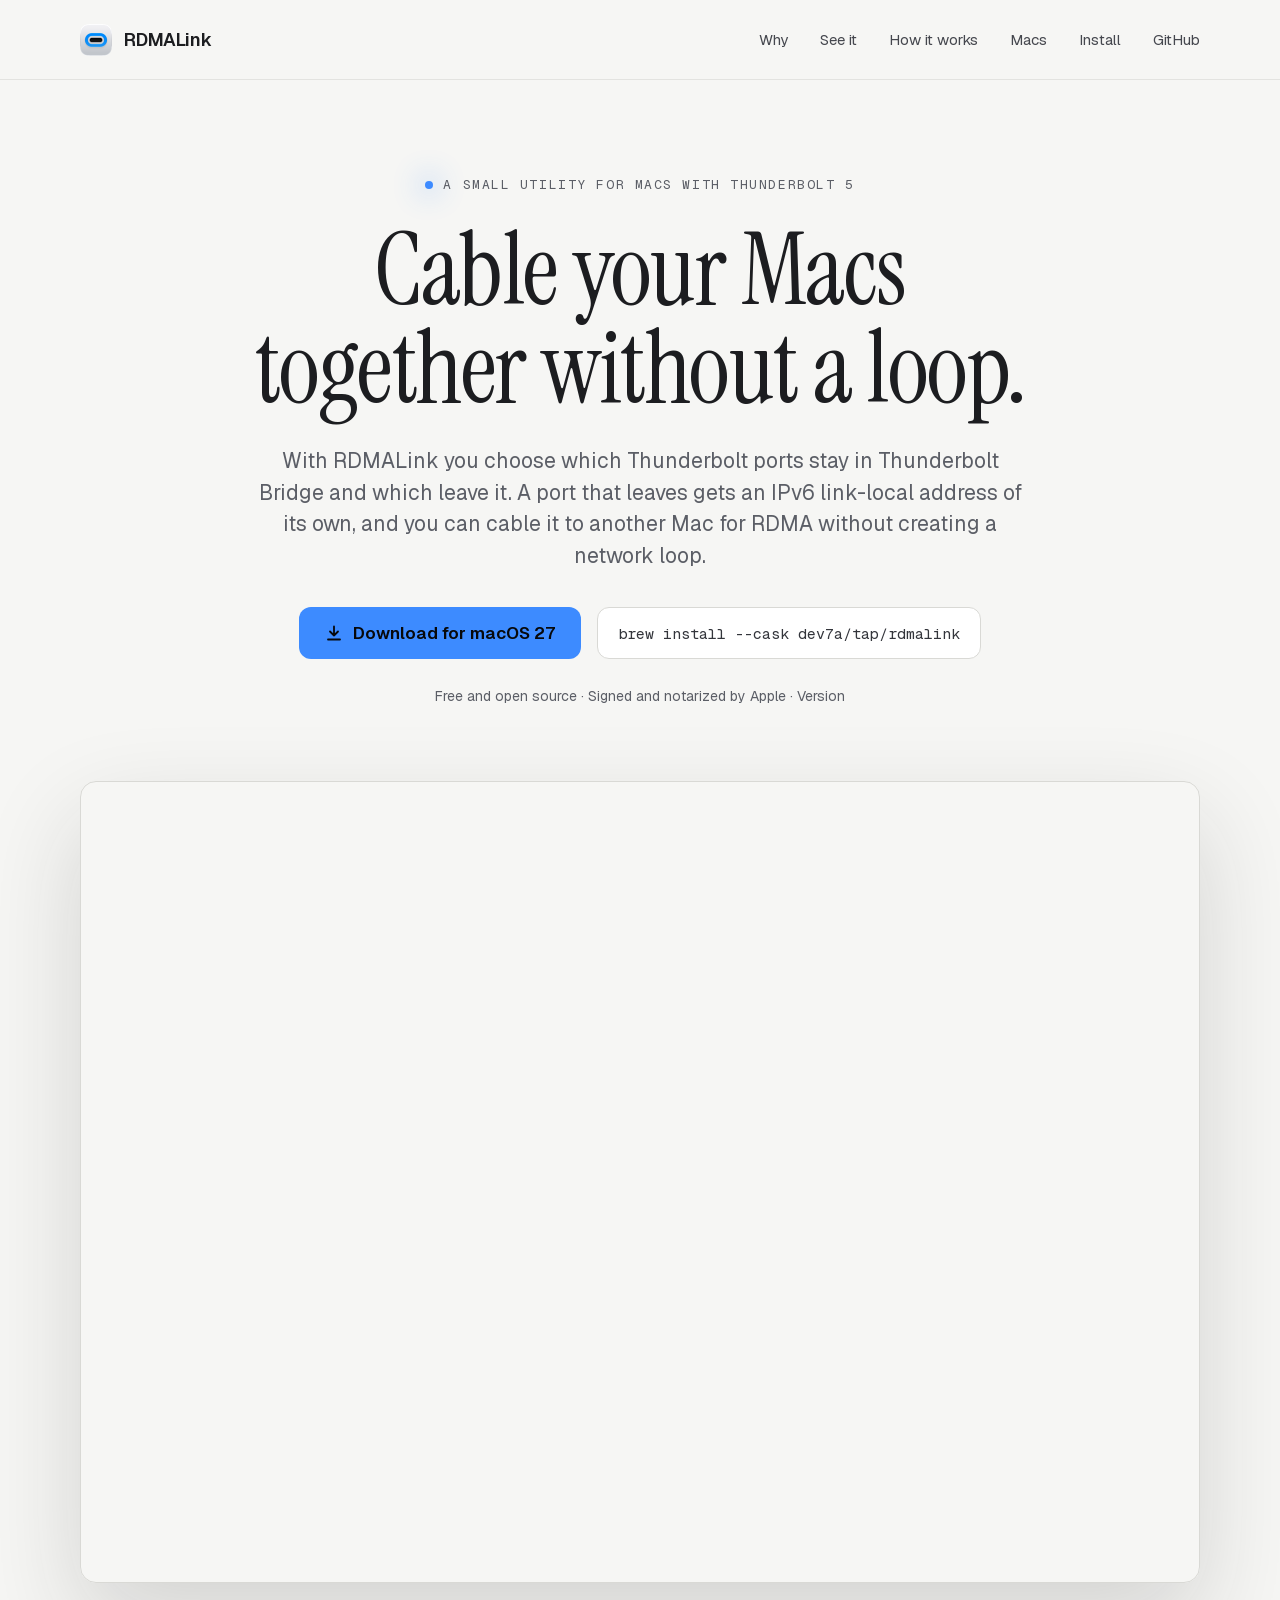
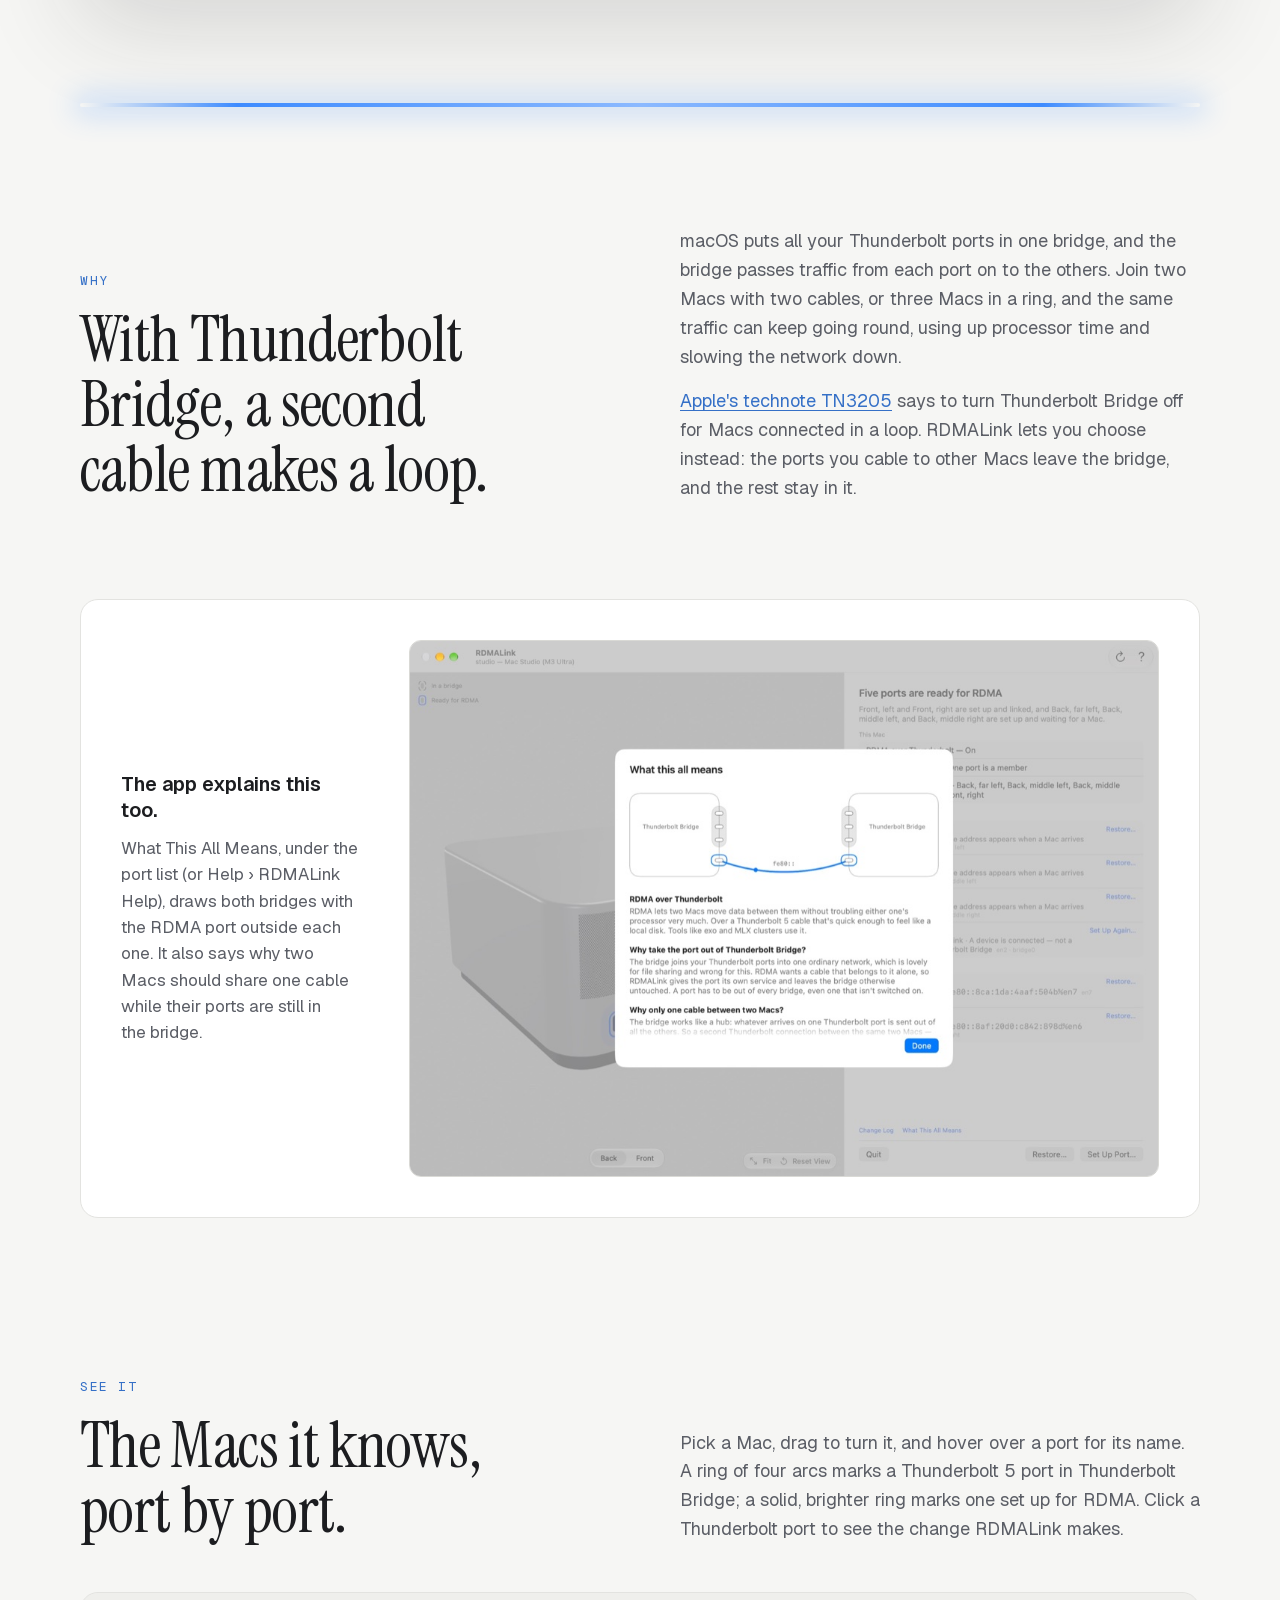
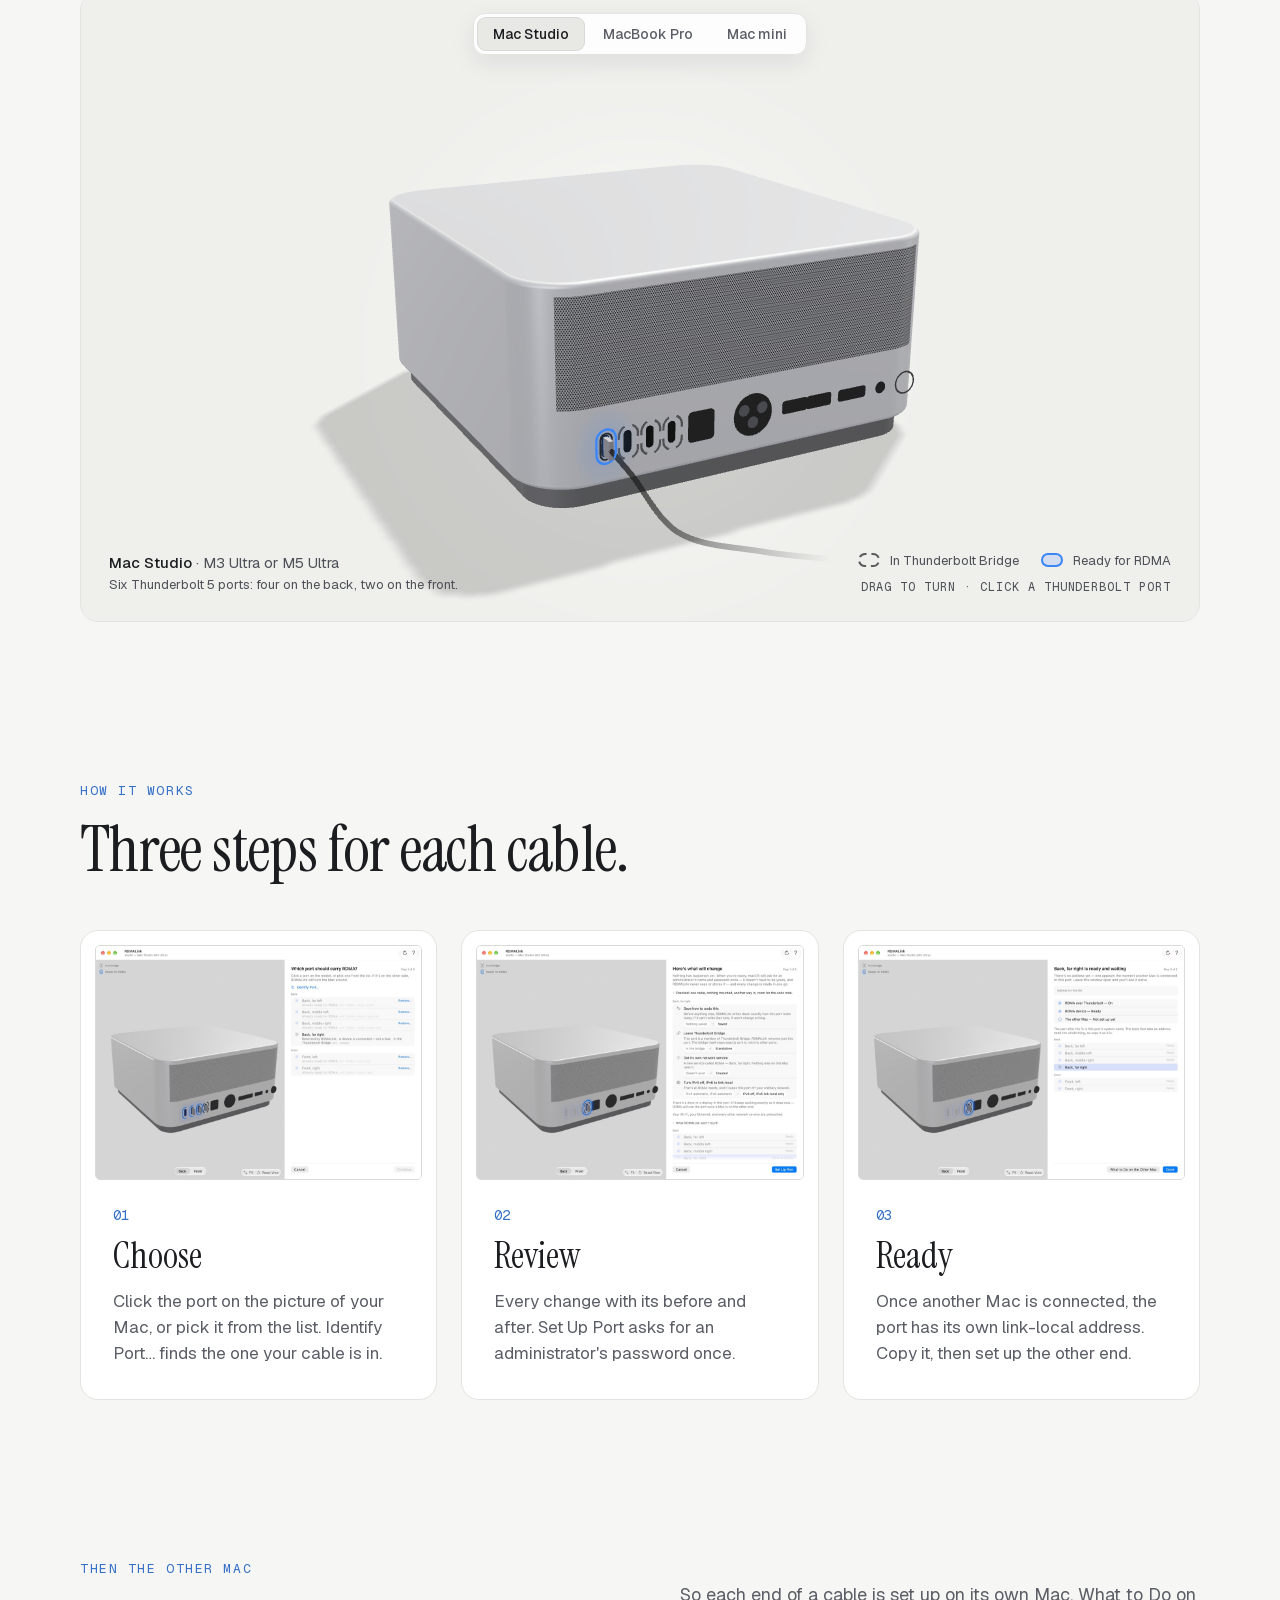
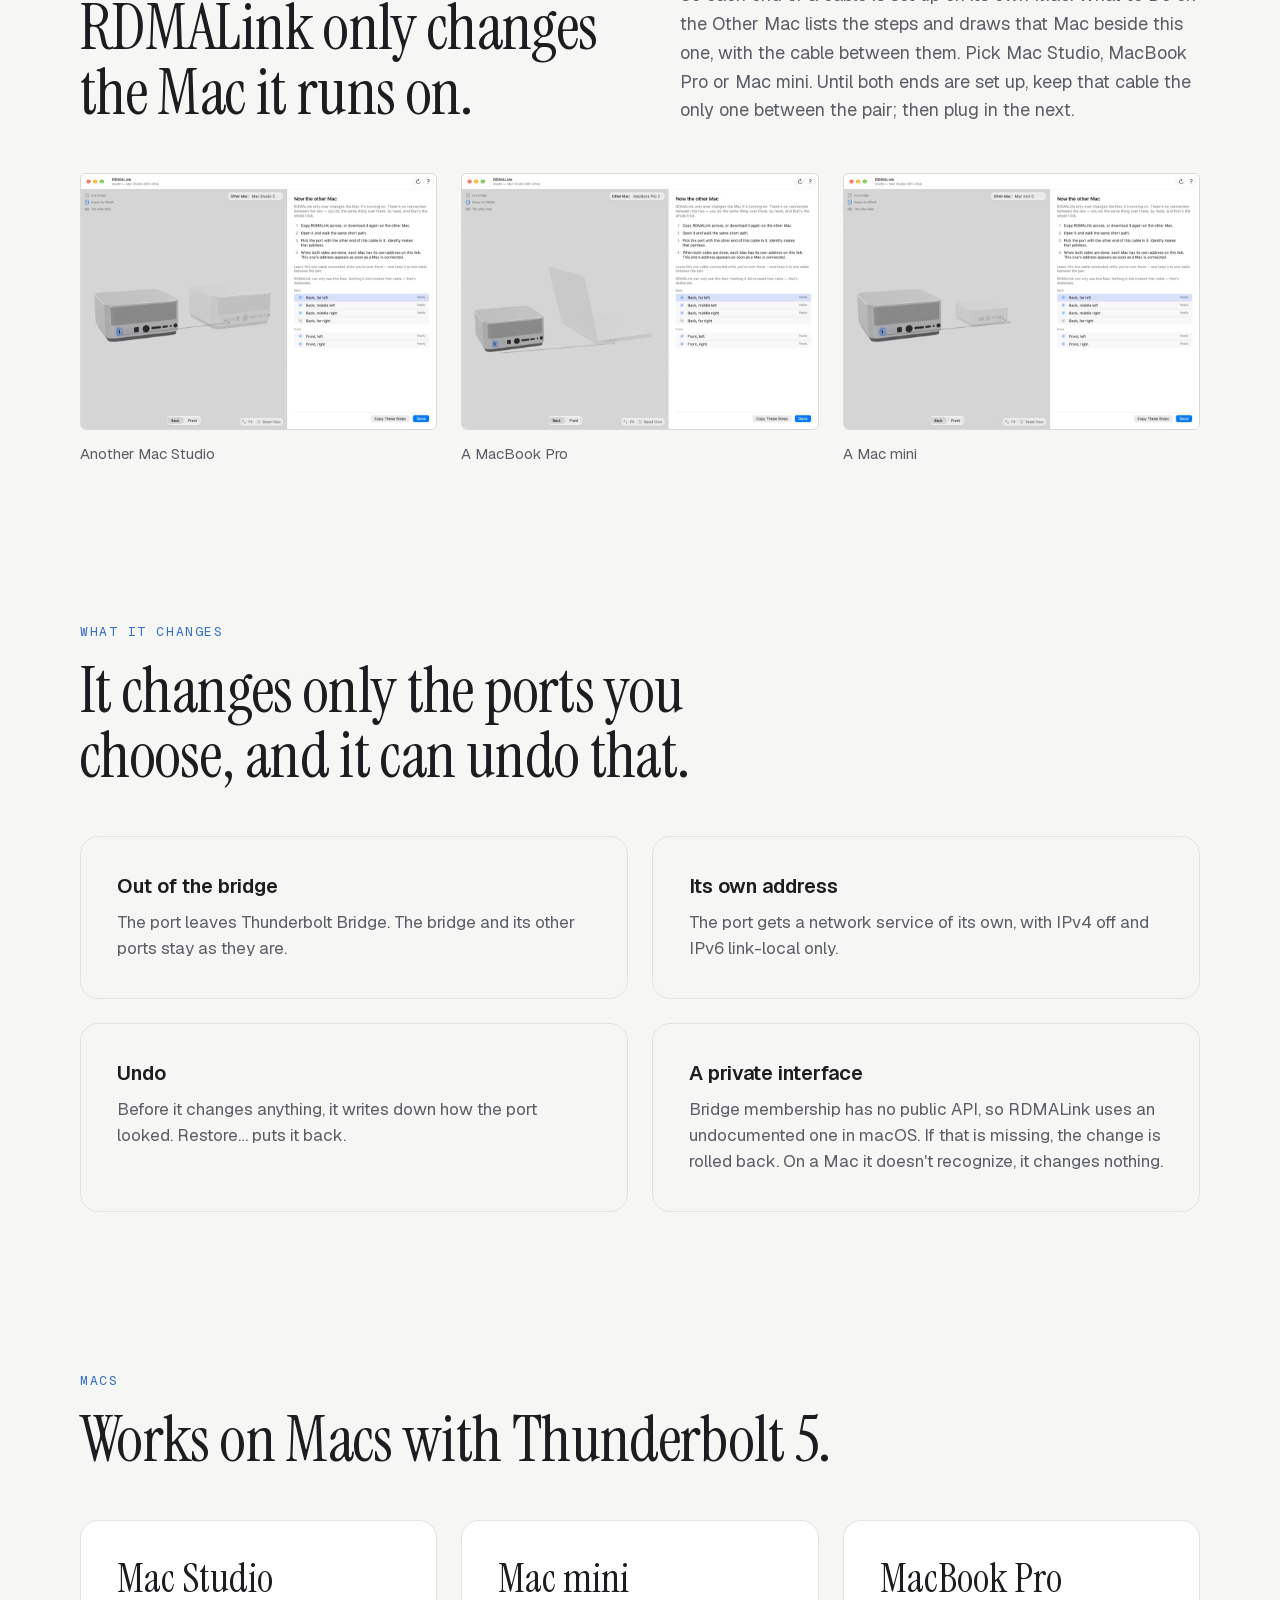
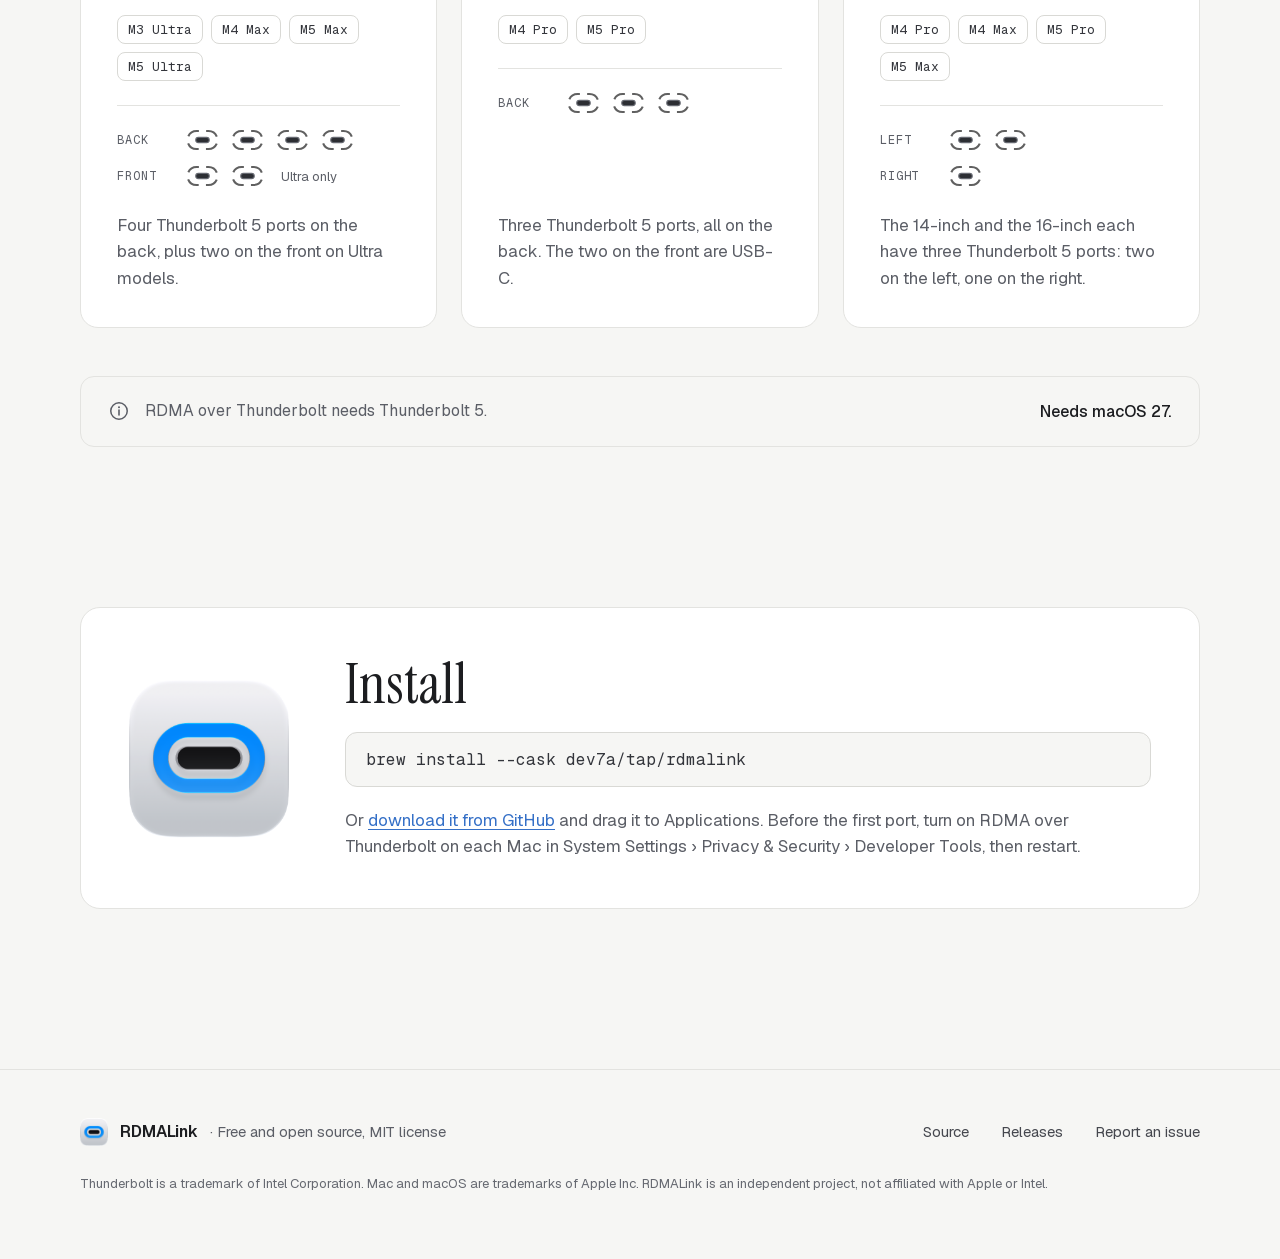
==== commit c939e4a9: "Site: don't promise read-only on every Thunderbolt 4 Mac R23's generation table leaves the 2024 M4 M" ====
--- a/site/src/index.html
+++ b/site/src/index.html
@@ -354,7 +354,7 @@
 <div class="req">
 <svg width="20" height="20" viewBox="0 0 20 20" fill="none" aria-hidden="true"><circle class="req-icon-line" cx="10" cy="10" r="8.25" stroke-width="1.5"></circle><path class="req-icon-line" d="M10 9v5" stroke-width="1.6" stroke-linecap="round"></path><circle class="req-icon-dot" cx="10" cy="6.2" r="1"></circle></svg>
 <div class="req-text">
-<p>RDMA over Thunderbolt needs Thunderbolt 5. On a Mac with Thunderbolt 4, RDMALink still shows every port but changes nothing.</p>
+<p>RDMA over Thunderbolt needs Thunderbolt 5.</p>
 <p class="req-os">Needs macOS 27.</p>
 </div>
 </div>
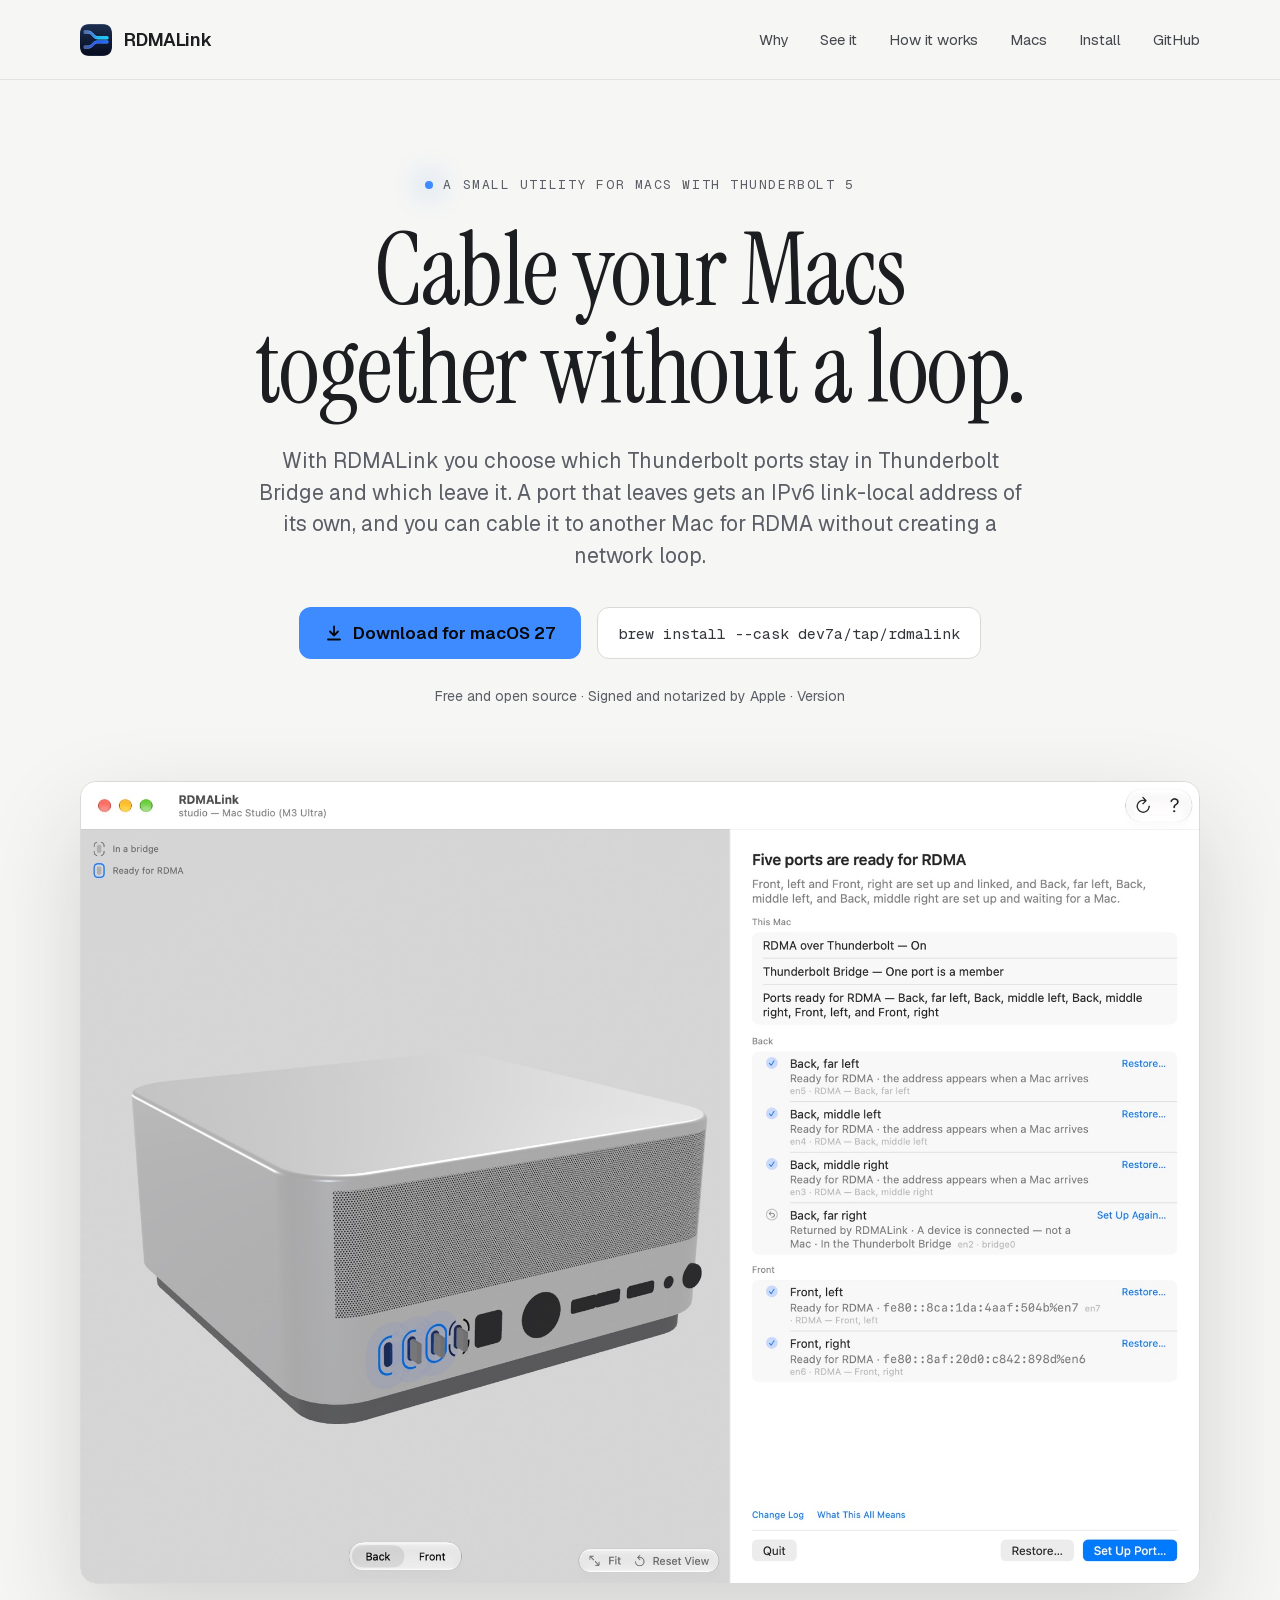
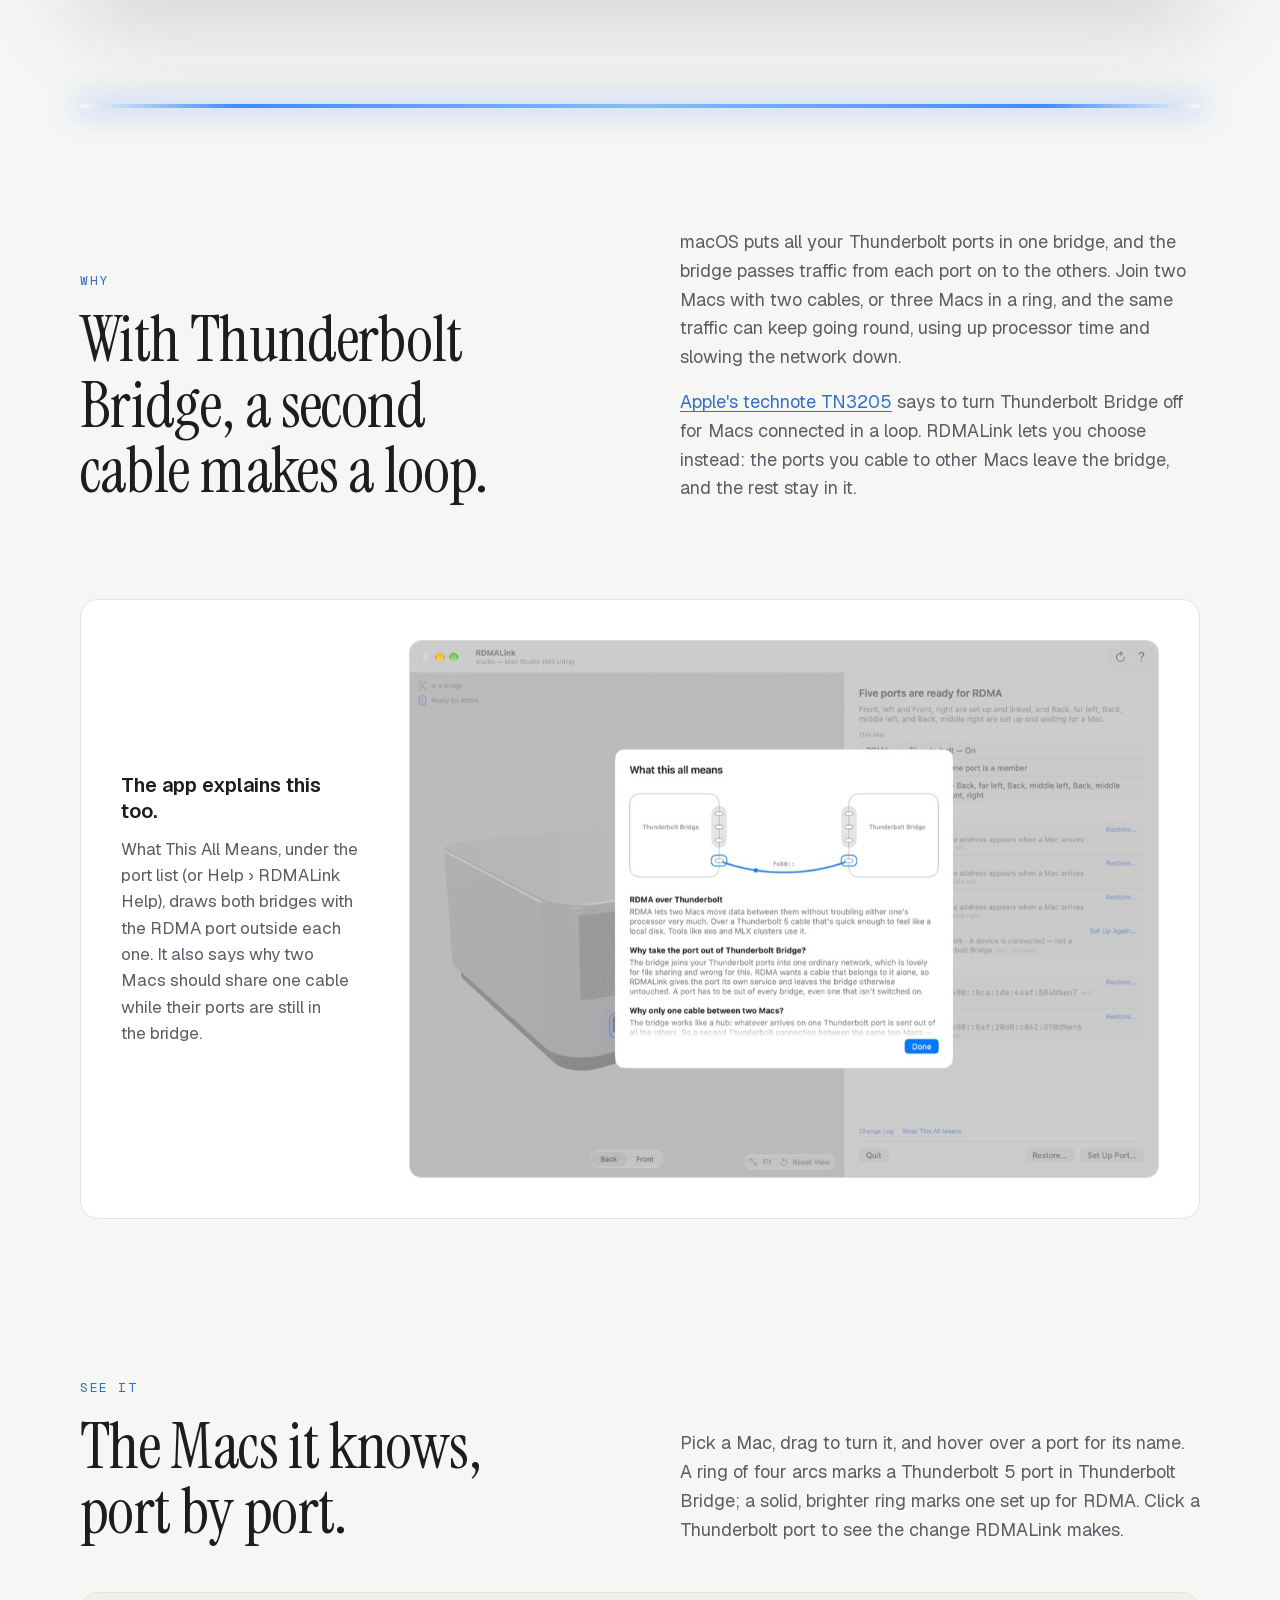
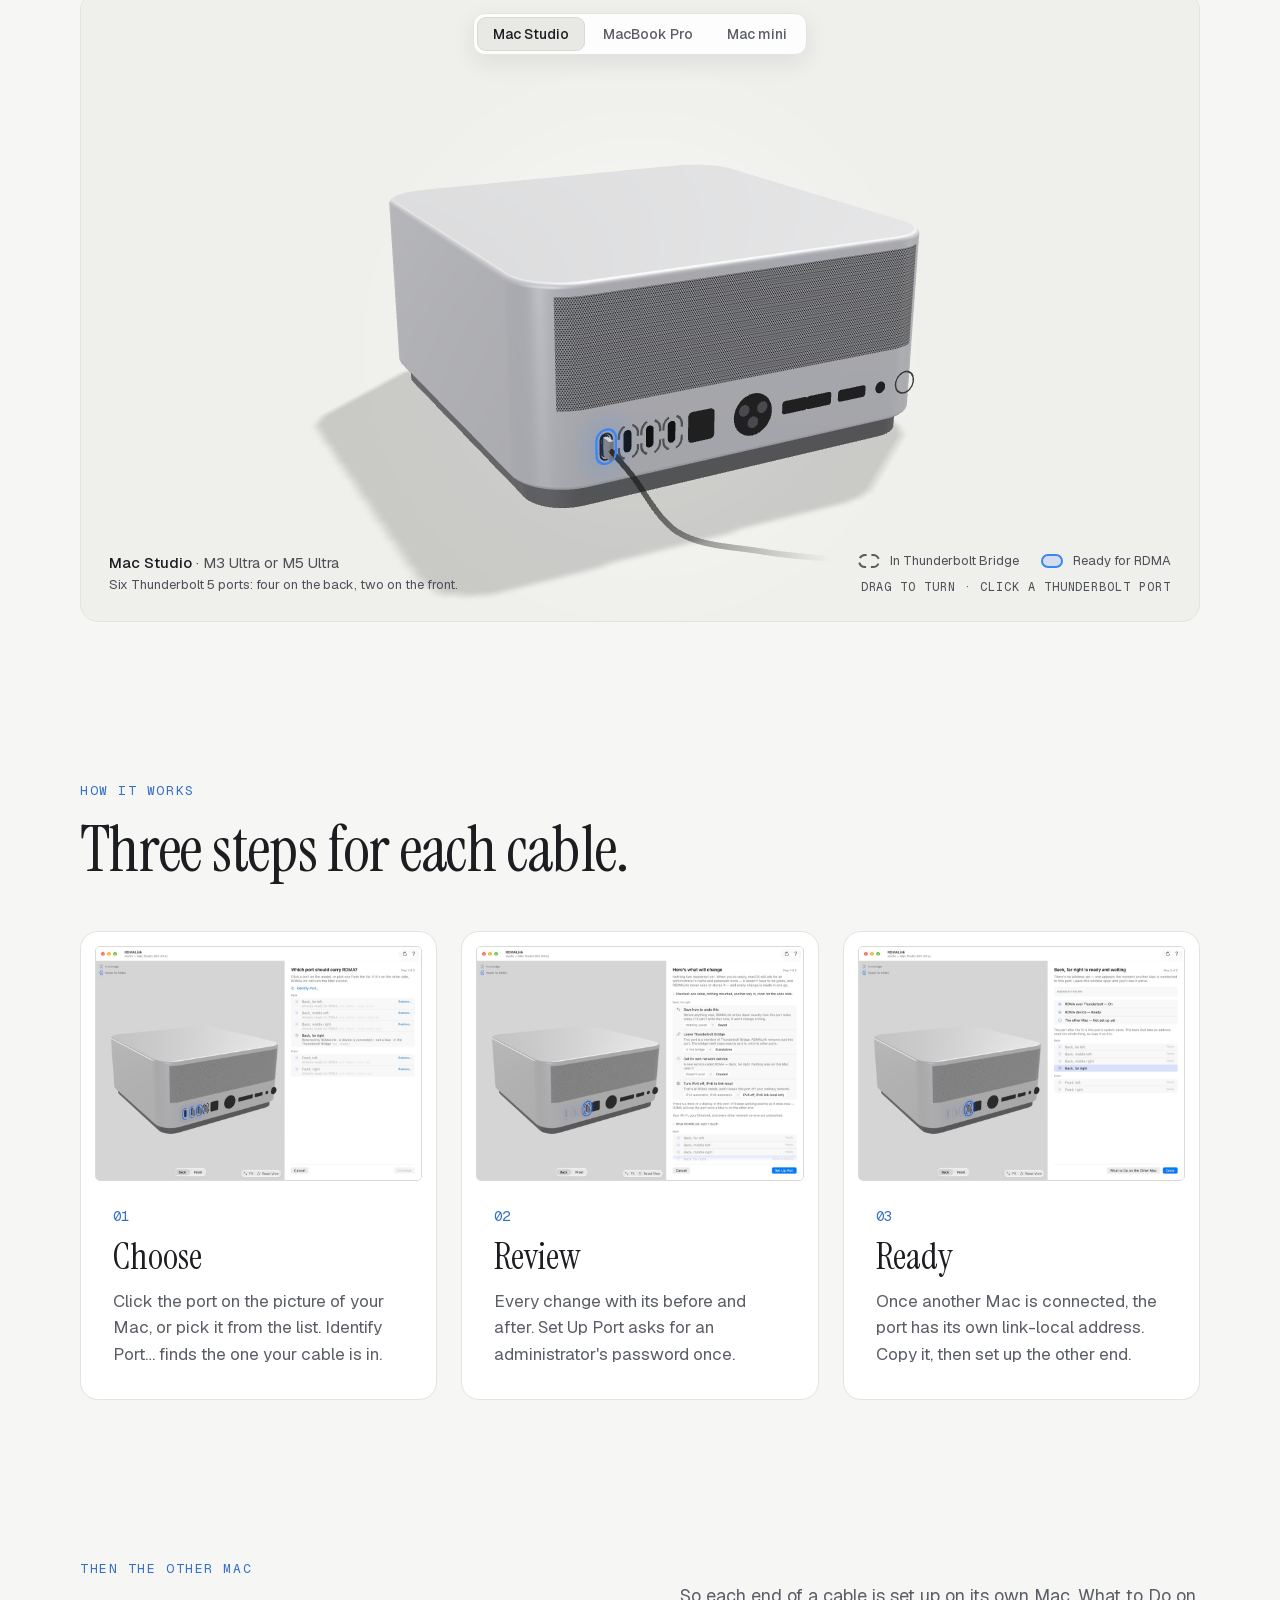
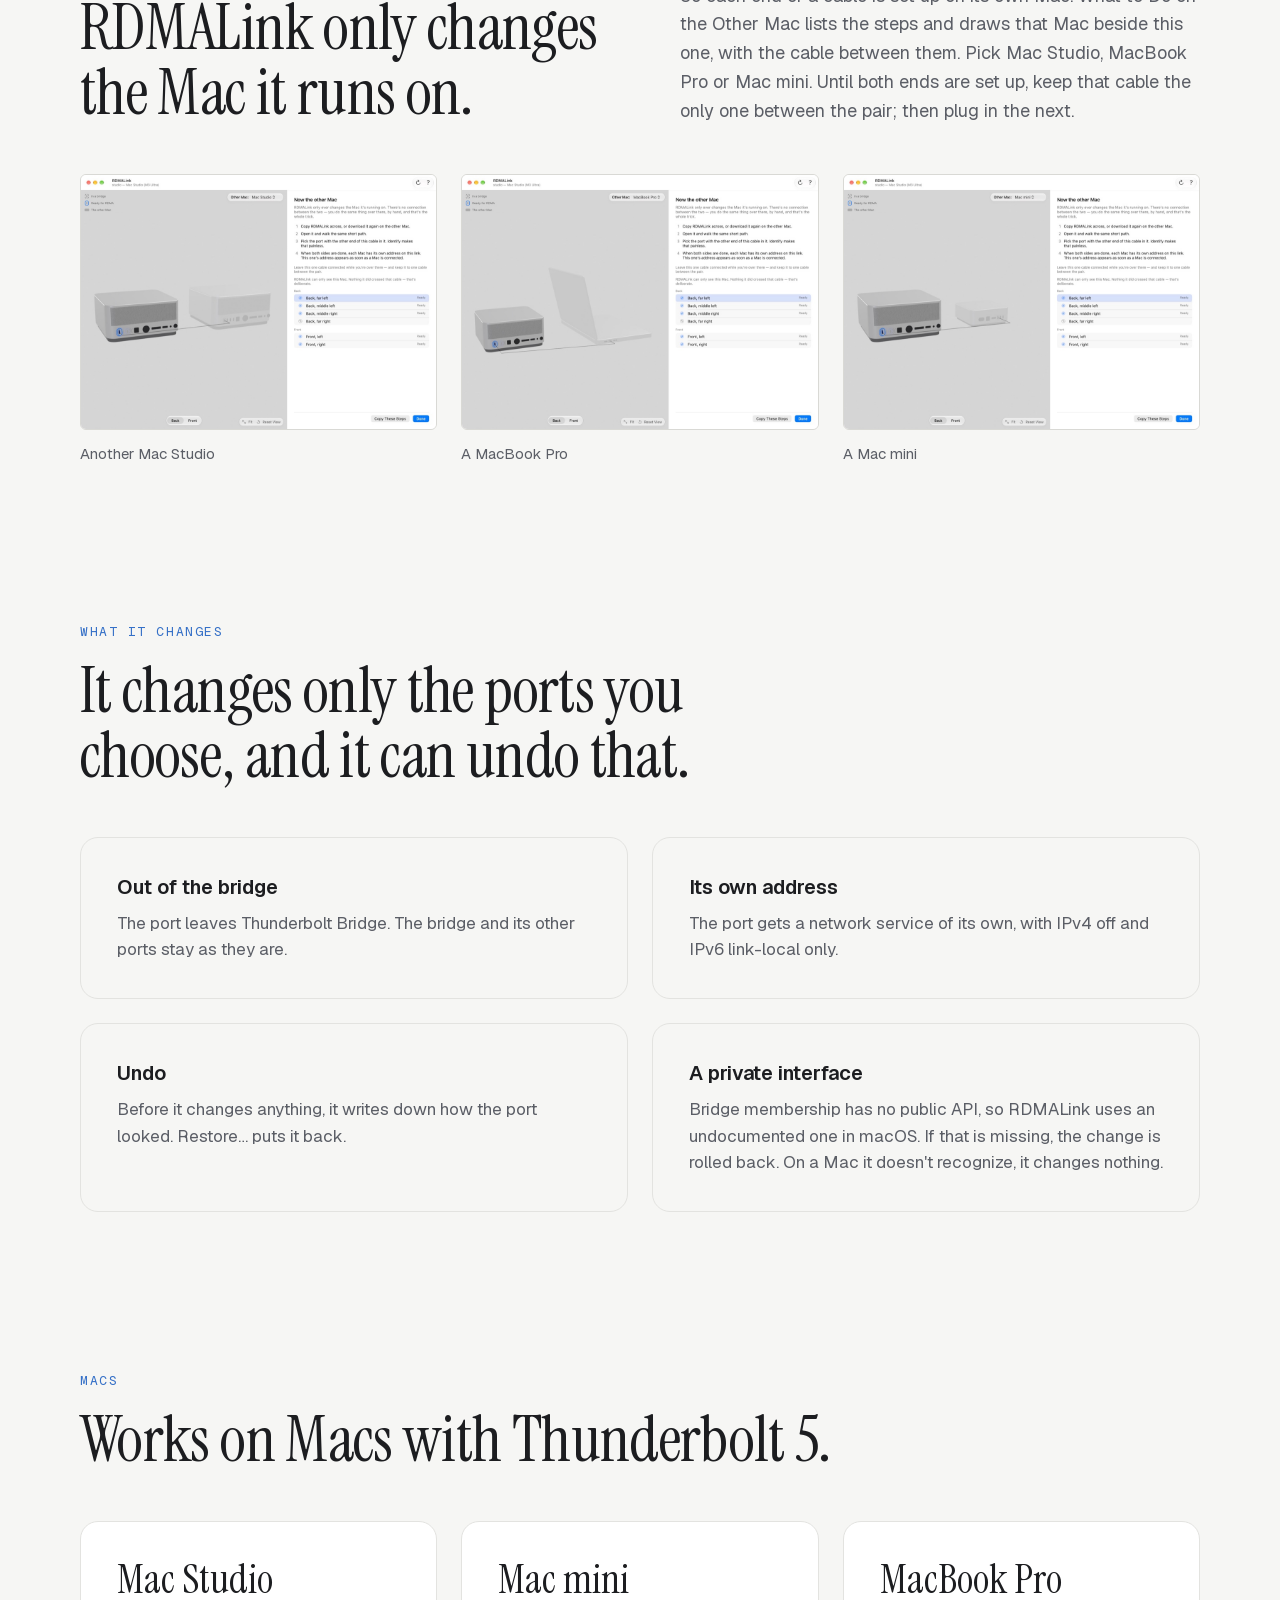
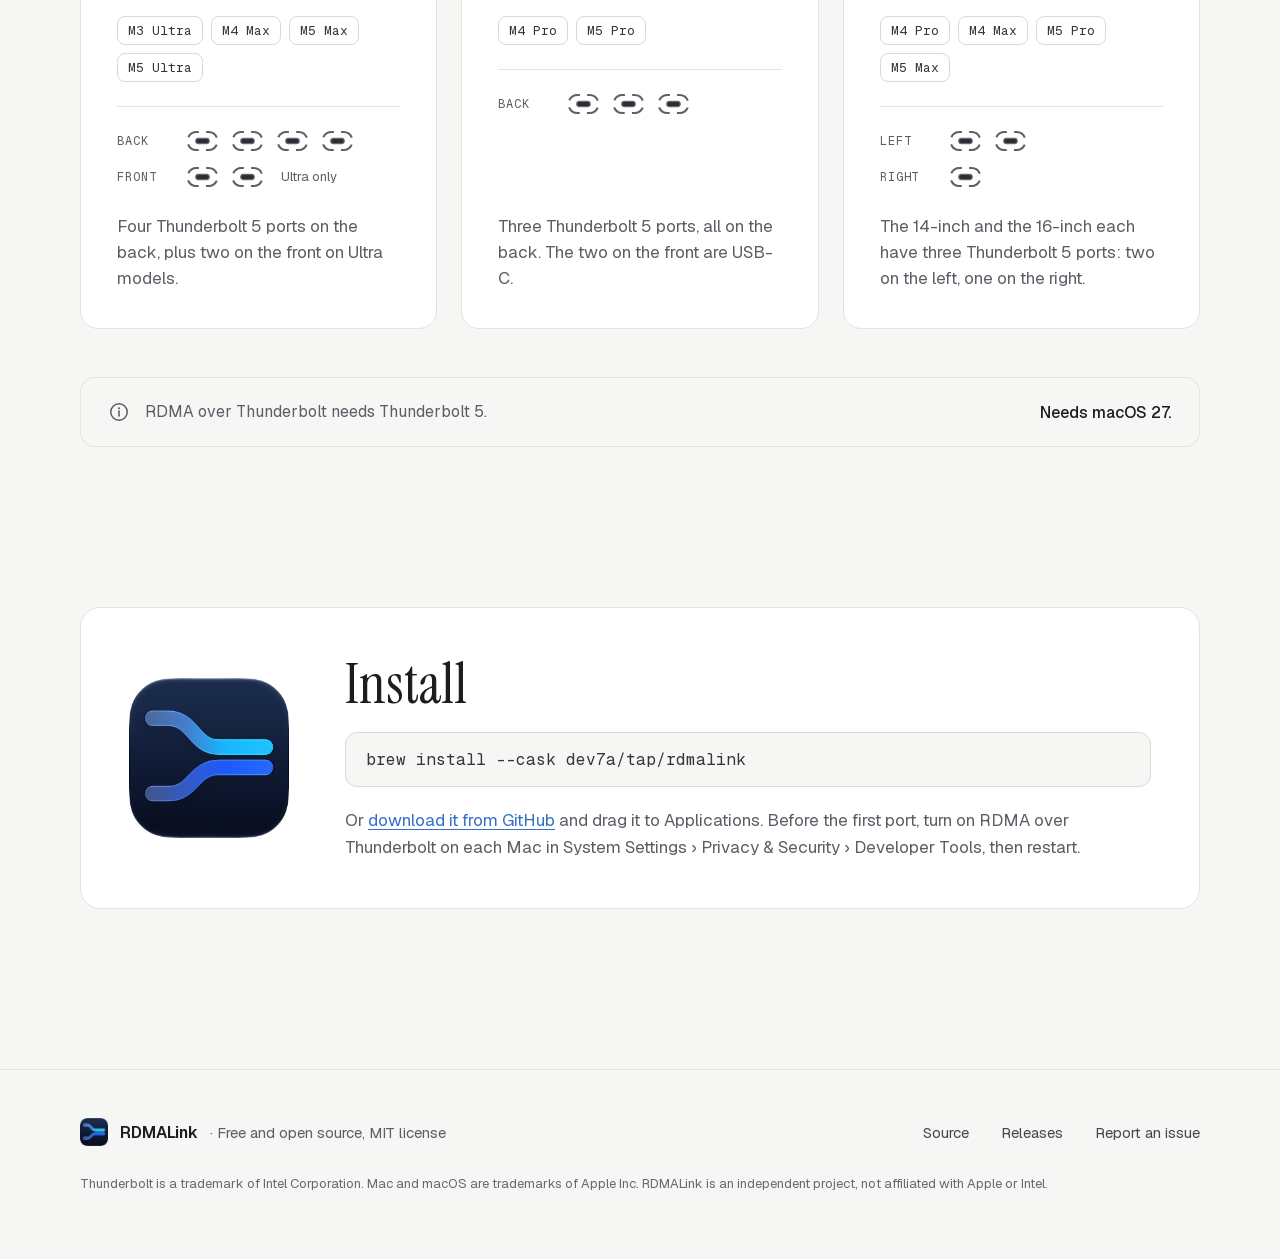
==== commit 60323a19: "Site: the 3D viewer names the M4 Pro and M4 Max models too The viewer's captions named only the M5 c" ====
--- a/site/src/index.html
+++ b/site/src/index.html
@@ -133,11 +133,11 @@
 <div class="mv-info-sub">Six Thunderbolt 5 ports: four on the back, two on the front.</div>
 </div>
 <div data-info="mbp" hidden>
-<div class="mv-info-title">MacBook Pro 14-inch <span>· M5 Pro or M5 Max</span></div>
+<div class="mv-info-title">MacBook Pro 14-inch <span>· M4 or M5, Pro or Max</span></div>
 <div class="mv-info-sub">Three Thunderbolt 5 ports: two on the left, one on the right.</div>
 </div>
 <div data-info="mini" hidden>
-<div class="mv-info-title">Mac mini <span>· M5 Pro</span></div>
+<div class="mv-info-title">Mac mini <span>· M4 Pro or M5 Pro</span></div>
 <div class="mv-info-sub">Three Thunderbolt 5 ports on the back. The two on the front are USB-C, not Thunderbolt.</div>
 </div>
 </div>
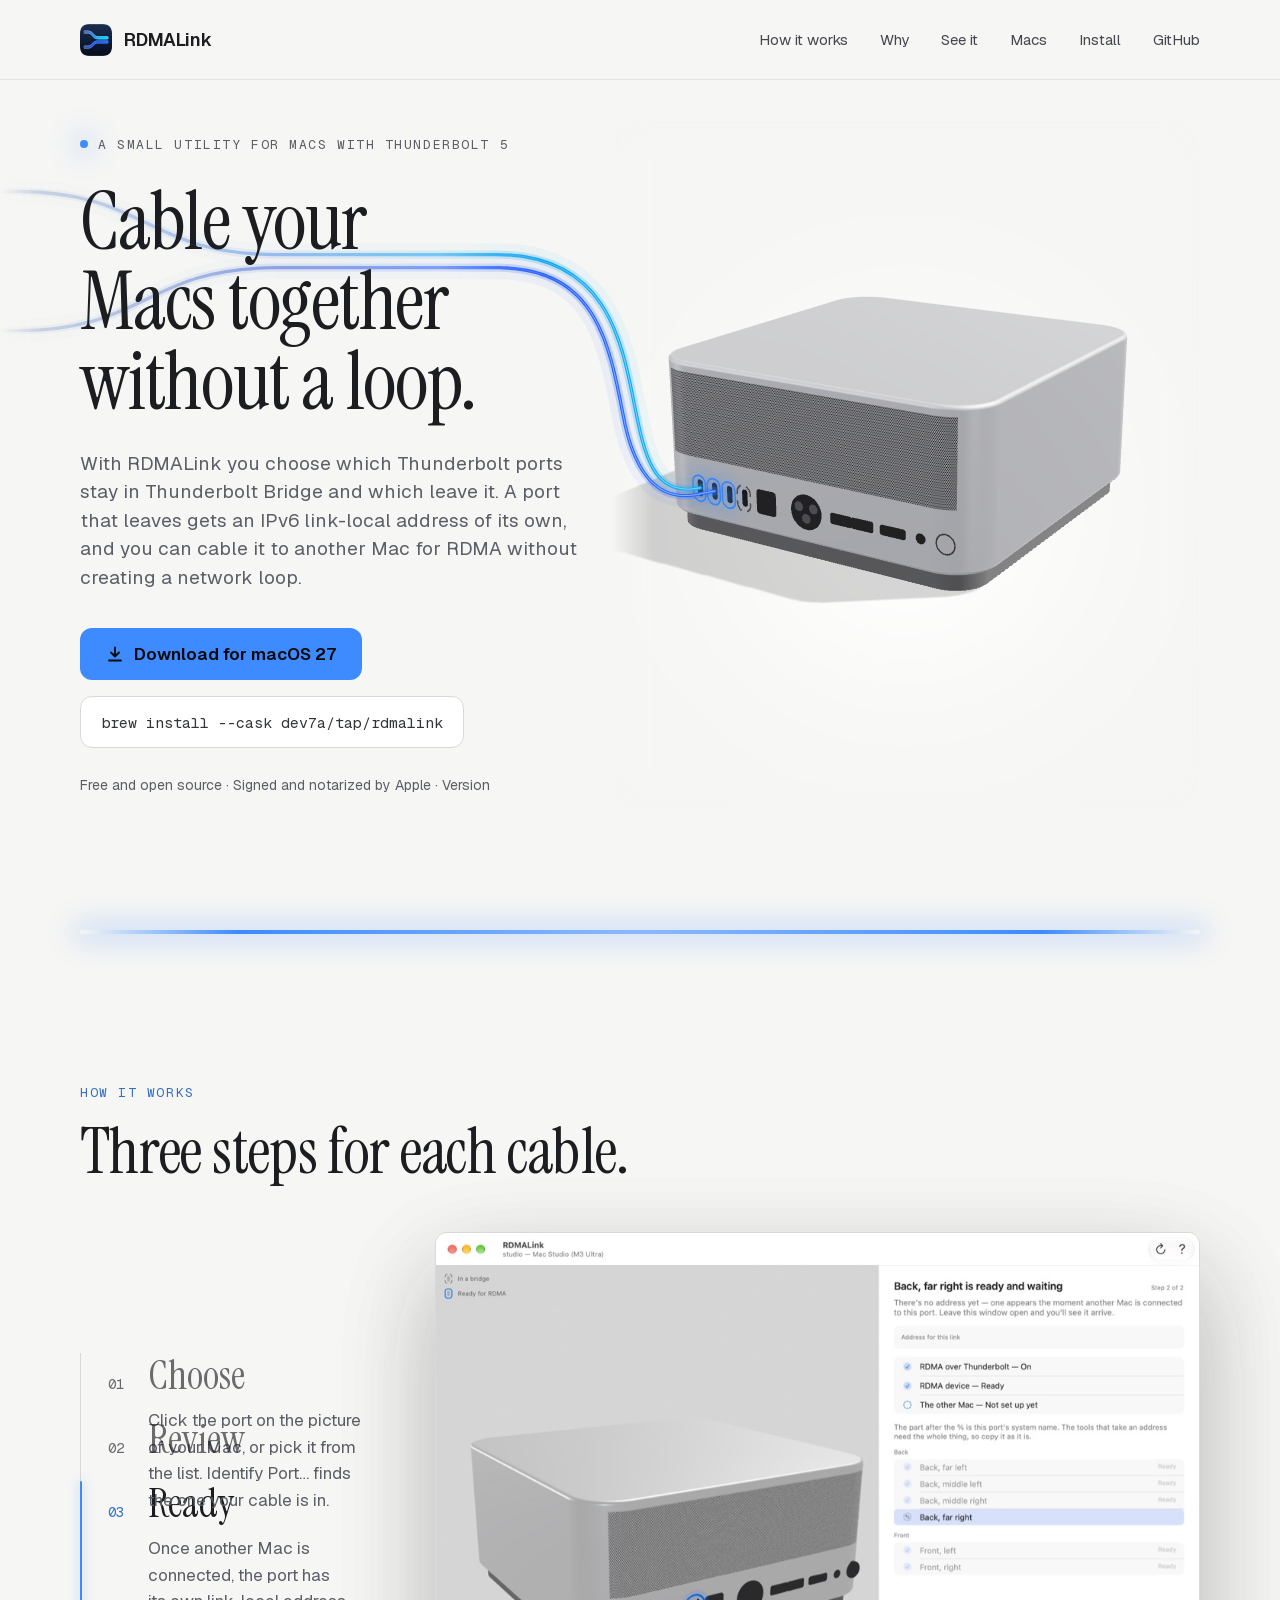
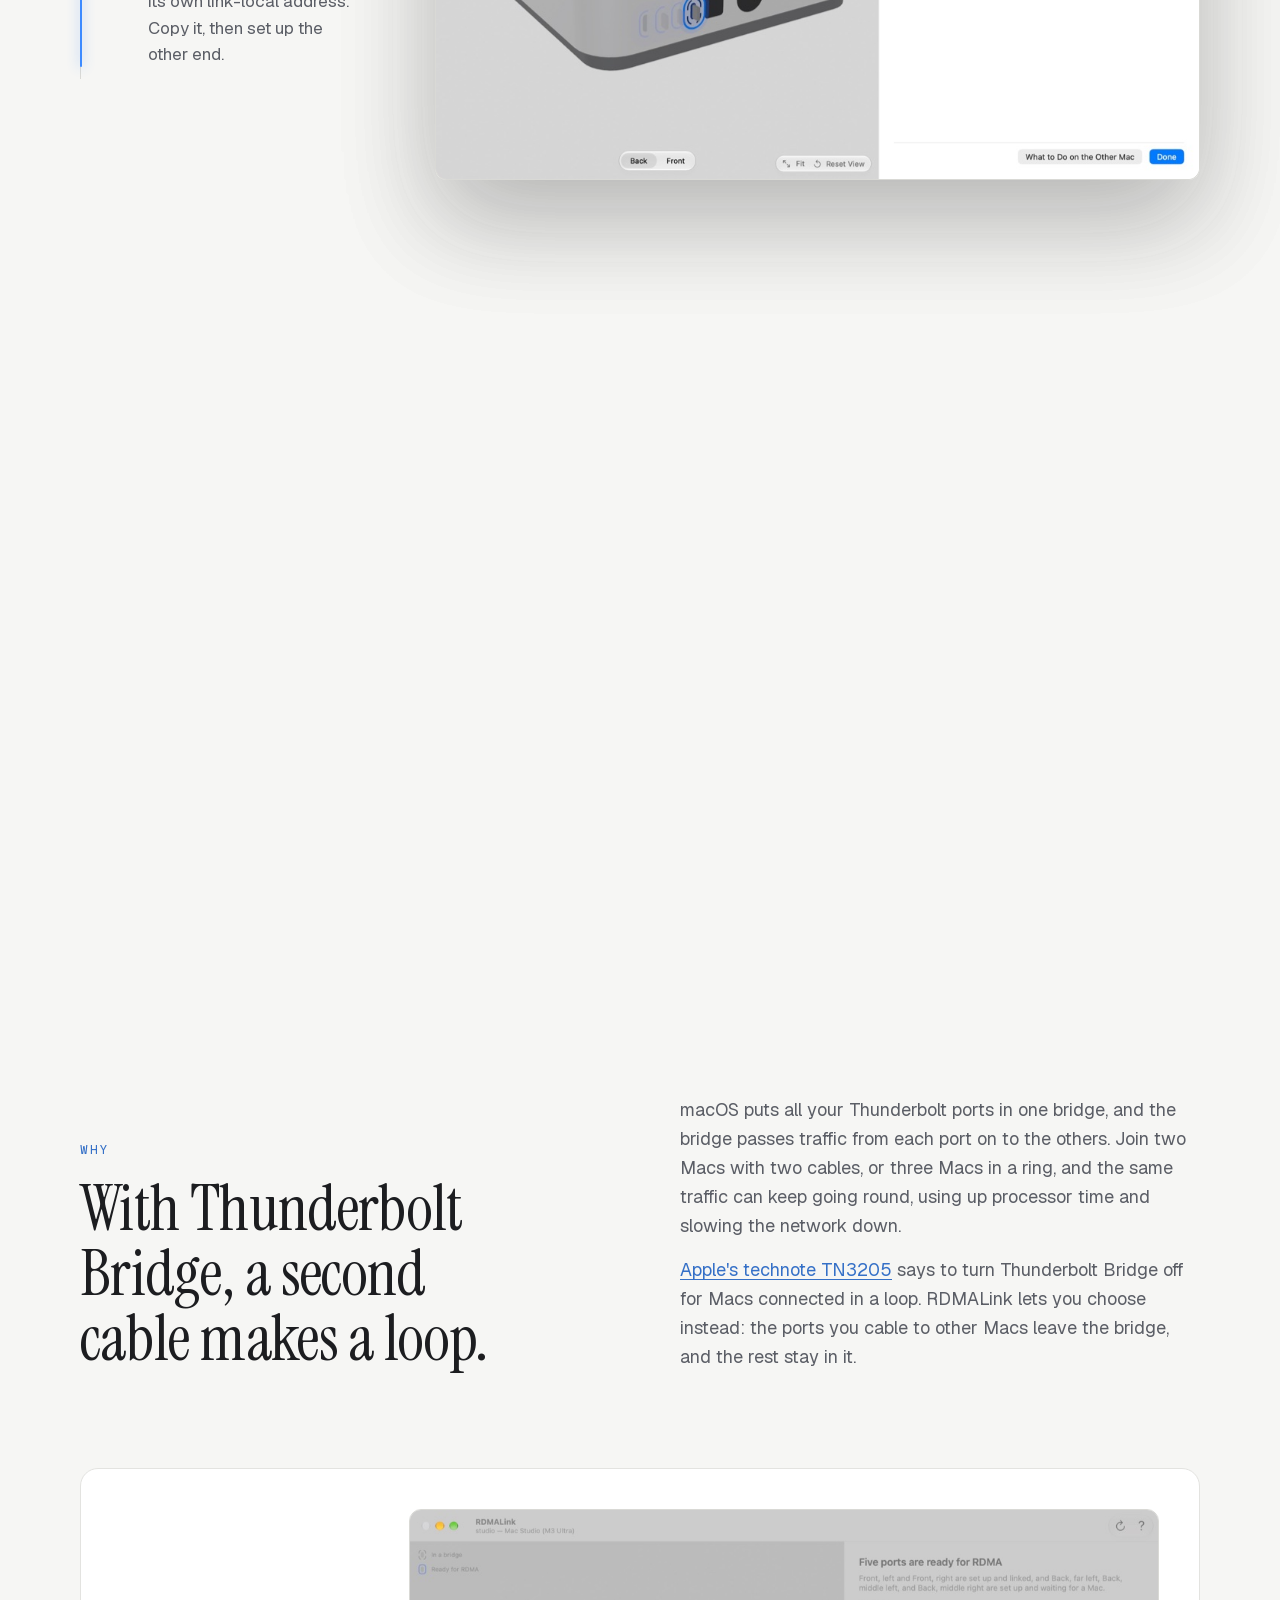
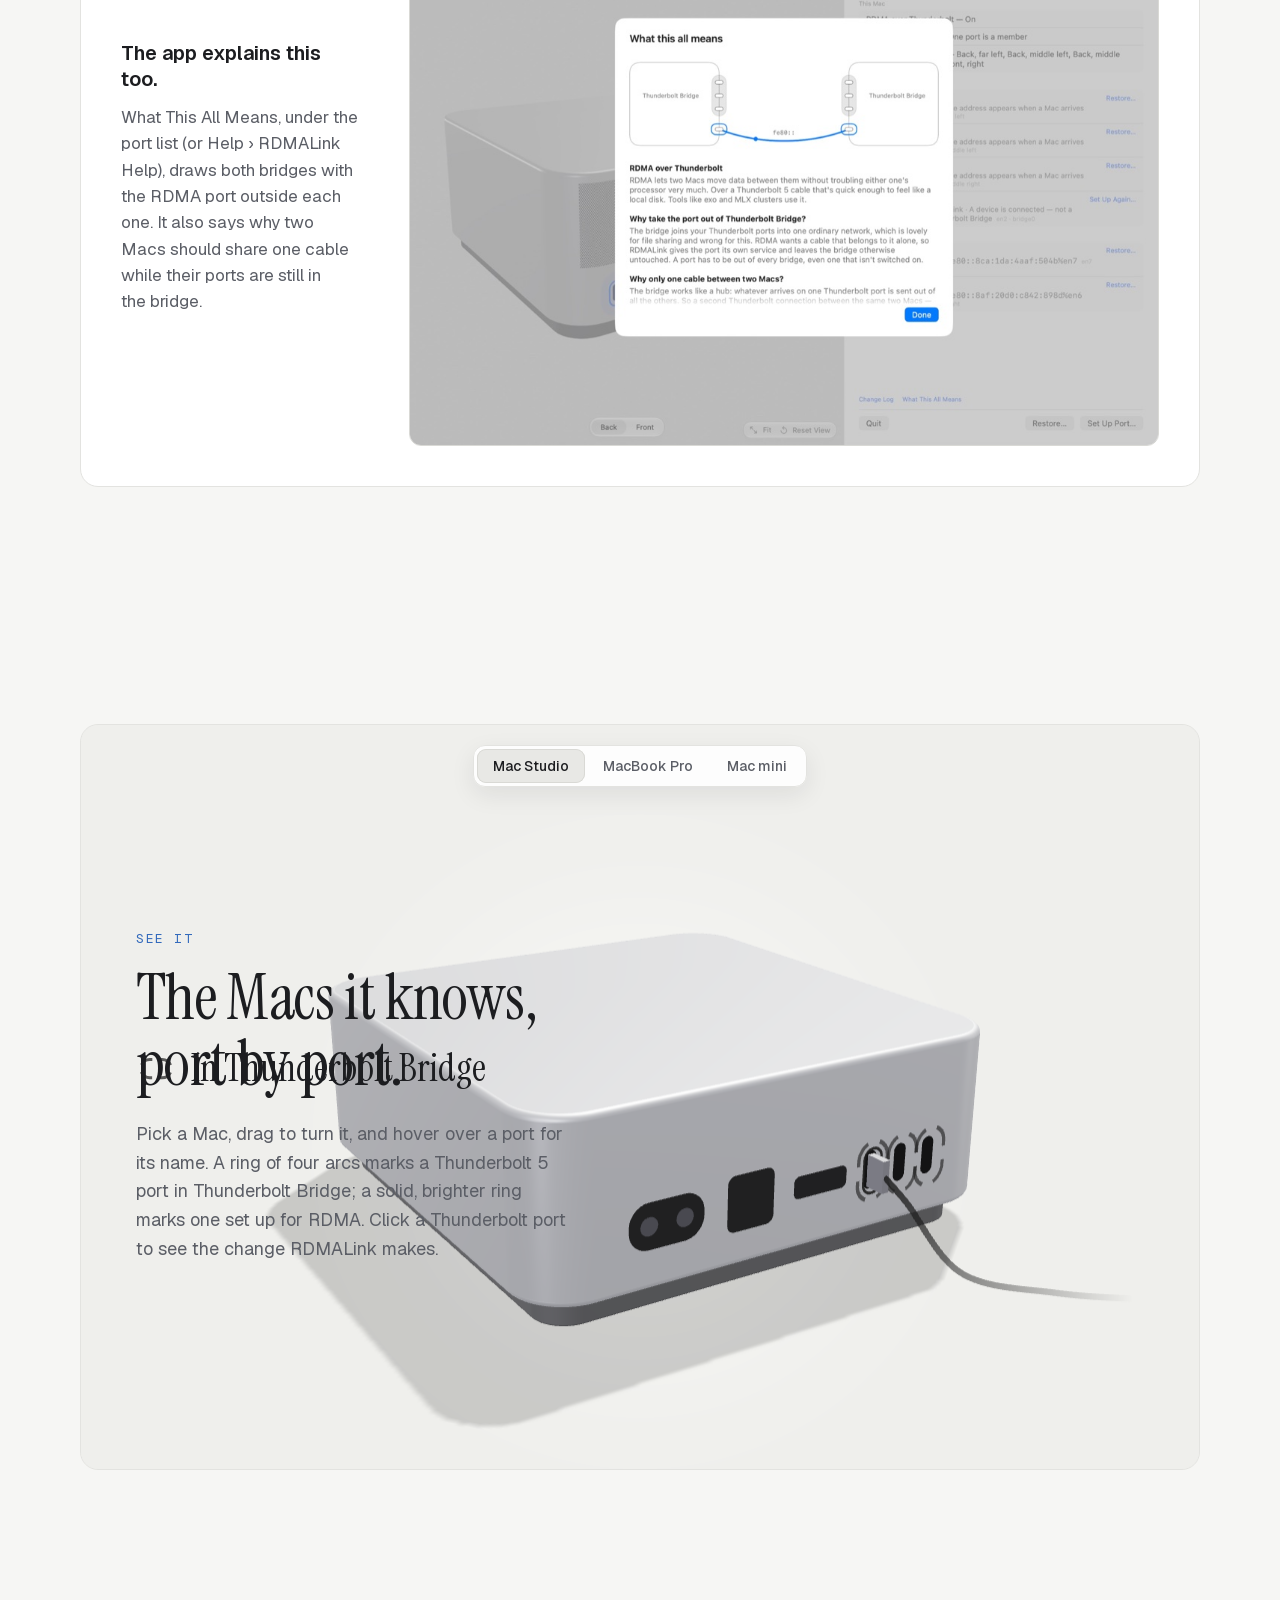
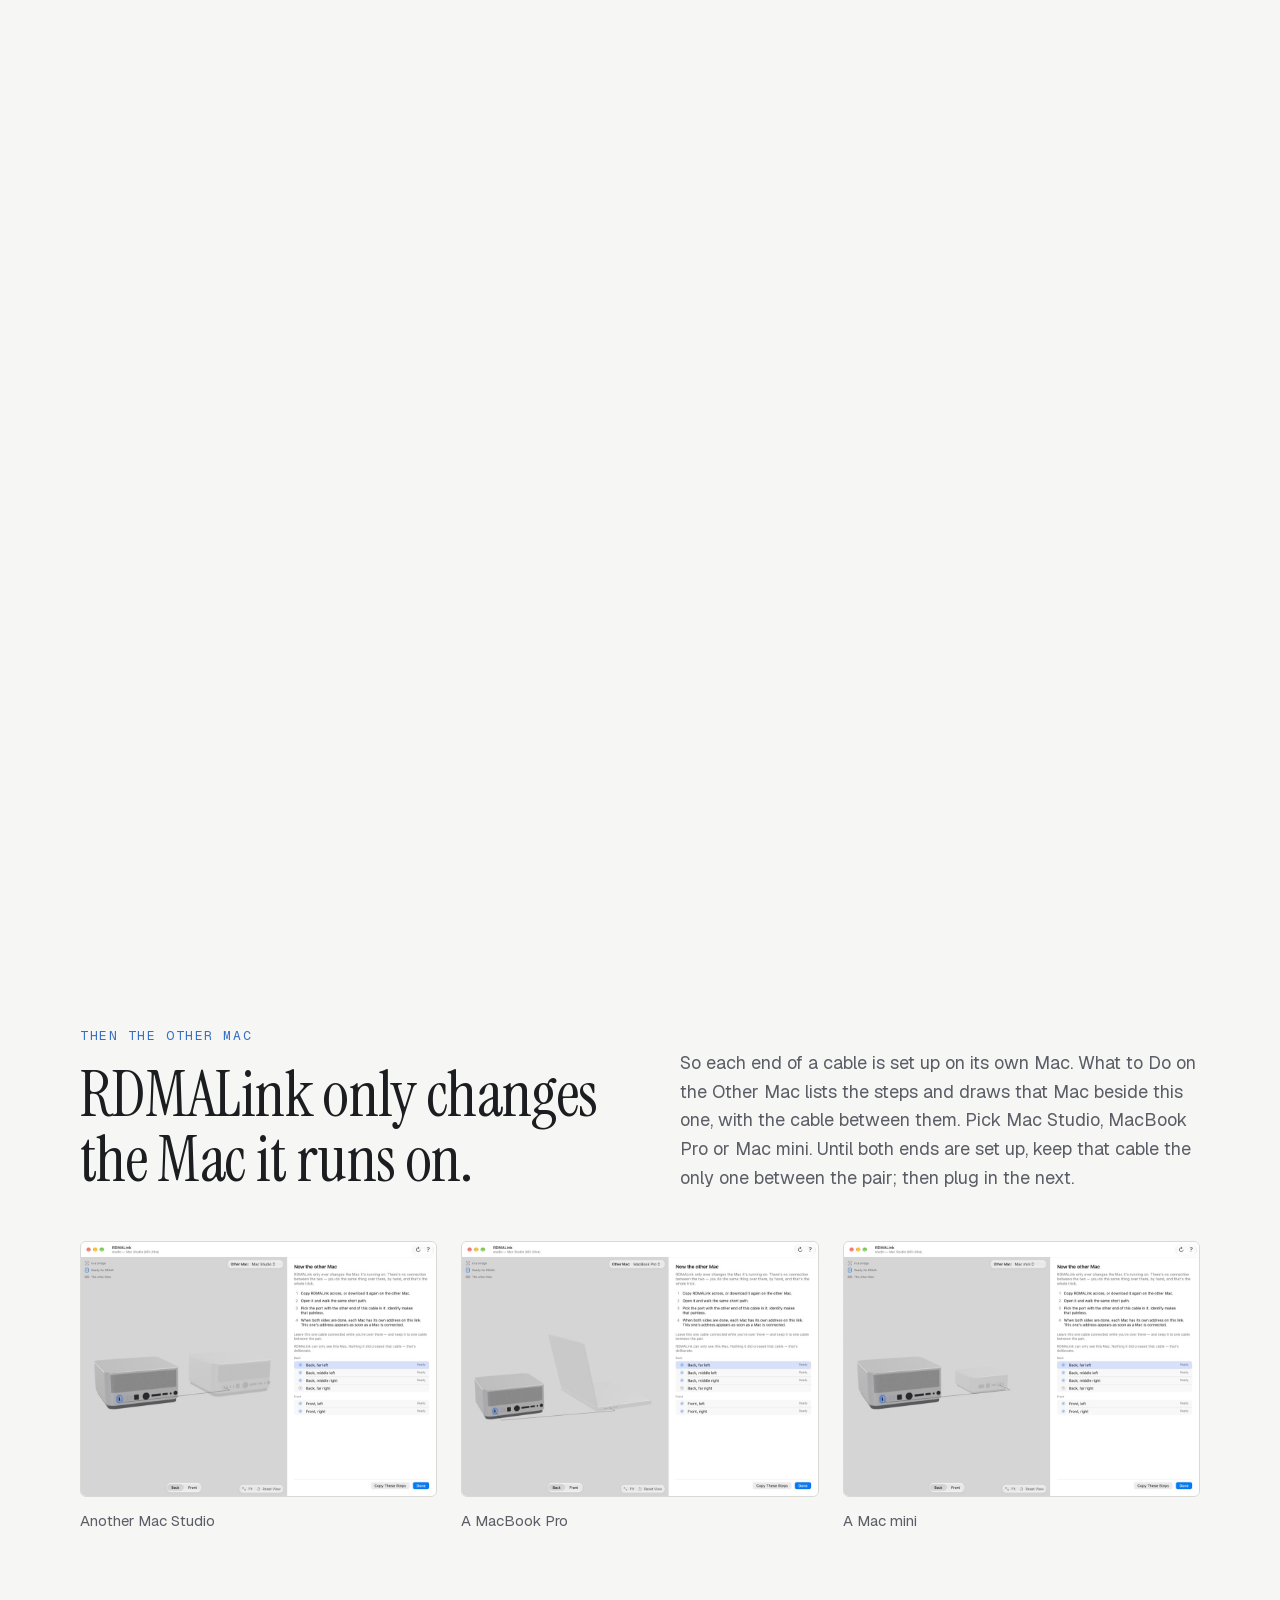
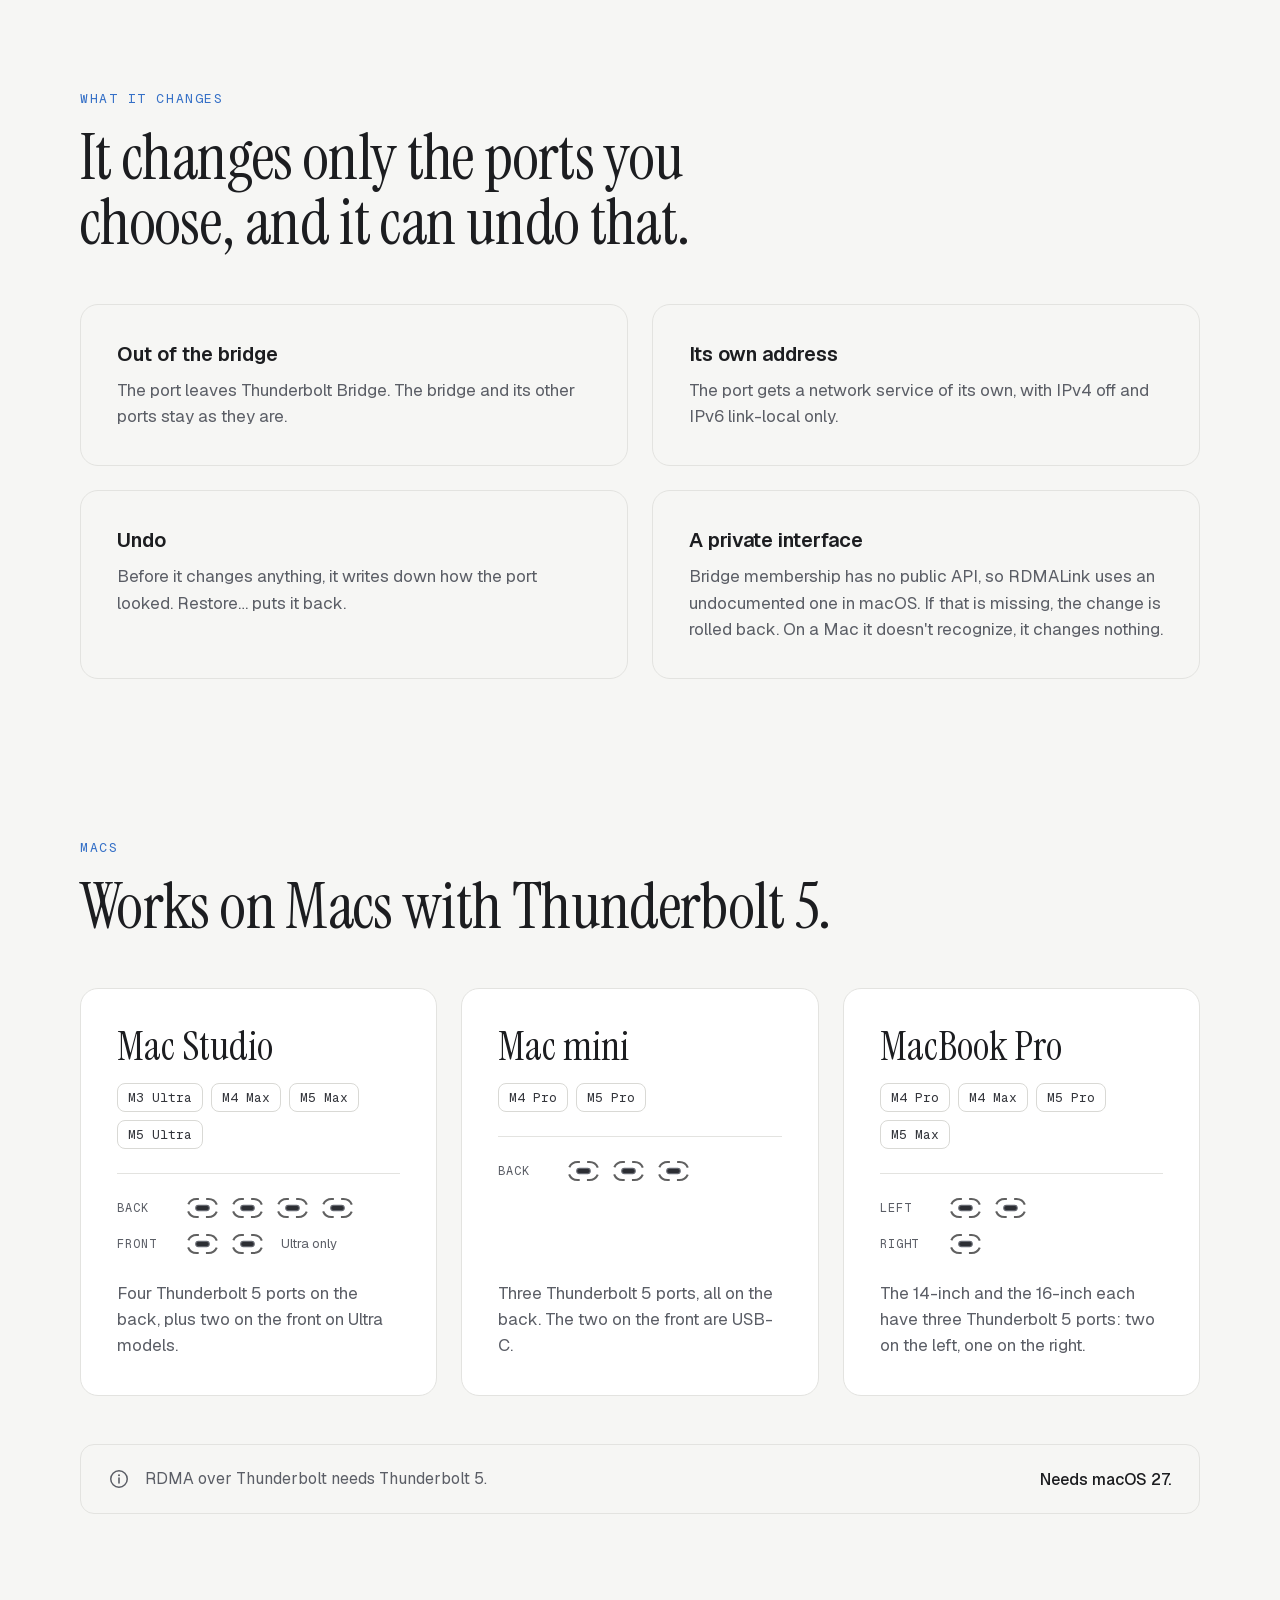
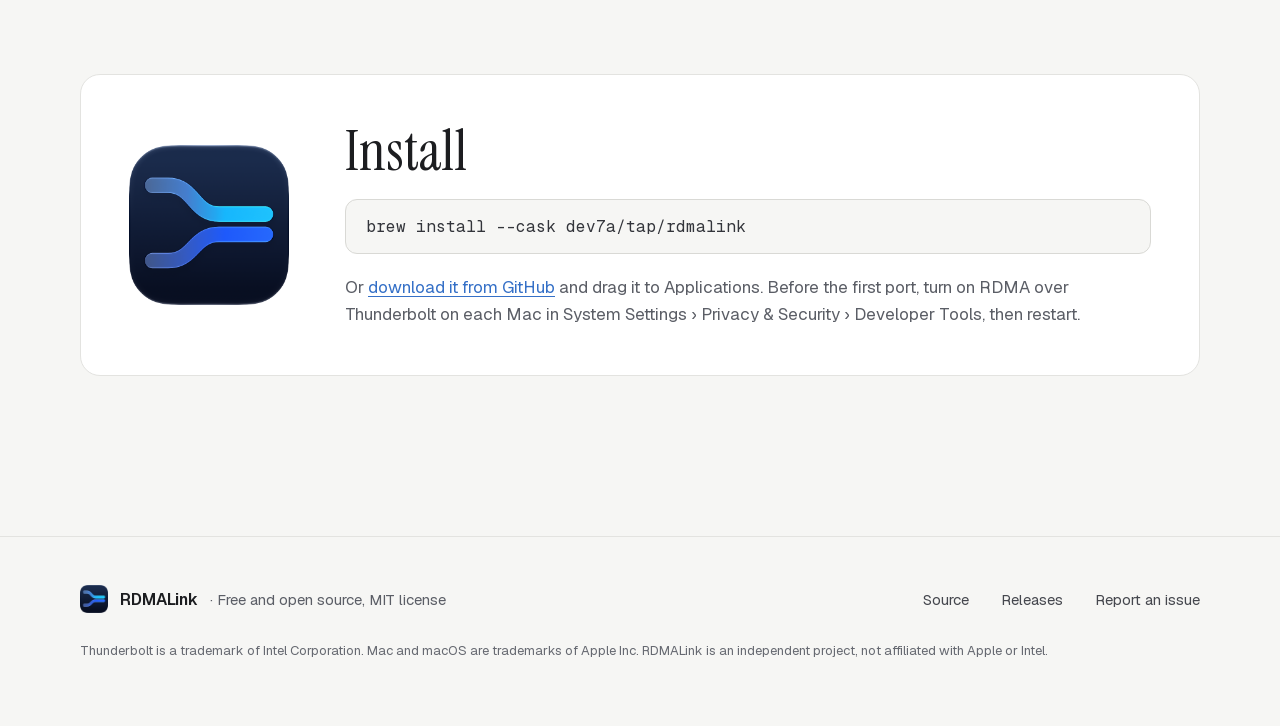
==== commit f9e7f914: "Site: a 3D hero, How it works pinned under it, 3D Why and See it through three Macs The hero's Mac S" ====
--- a/site/src/index.html
+++ b/site/src/index.html
@@ -32,8 +32,11 @@
 <link rel="preload" href="assets/fonts/geist-latin.woff2" as="font" type="font/woff2" crossorigin>
 <link rel="preload" href="assets/fonts/geist-mono-latin.woff2" as="font" type="font/woff2" crossorigin>
 <link rel="stylesheet" href="styles.css">
+<script src="motion.js"></script>
 <script src="site.js" defer></script>
 <script src="mac-scene.js" defer></script>
+<script src="hero.js" defer></script>
+<script src="why3d.js" defer></script>
 <script src="viewer.js" defer></script>
 </head>
 <body>
@@ -44,9 +47,9 @@
 <a class="brand" href="#top"><img src="assets/icon-64.png" alt="" width="32" height="32"><span>RDMALink</span></a>
 <a class="gh-top" href="https://github.com/dev7a/rdmalink">GitHub</a>
 <nav class="nav" aria-label="Sections">
+<a href="#how">How it works</a>
 <a href="#why">Why</a>
 <a href="#see">See it</a>
-<a href="#how">How it works</a>
 <a href="#macs">Macs</a>
 <a href="#install">Install</a>
 <a class="gh-nav" href="https://github.com/dev7a/rdmalink">GitHub</a>
@@ -58,8 +61,24 @@
 <main>
 
 <section id="top" class="hero wrap">
+<div class="hero-copy">
 <div class="hero-eyebrow"><span class="dot" aria-hidden="true"></span><span>A small utility for Macs with Thunderbolt 5</span></div>
+<div class="hero-title">
+<svg class="hero-lanes" viewBox="0 0 1440 440" preserveAspectRatio="xMidYMid slice" aria-hidden="true">
+<defs>
+<linearGradient id="lanes-a" gradientUnits="userSpaceOnUse" x1="0" y1="0" x2="1440" y2="0"><stop offset="0" class="ls-dim ls-off"></stop><stop offset="0.06" class="ls-dim"></stop><stop offset="0.3" class="ls-a-mid"></stop><stop offset="0.5" class="ls-a-hi ls-under"></stop><stop offset="0.8" class="ls-a-hi"></stop><stop offset="0.9" class="ls-a-end"></stop><stop offset="1" class="ls-a-end ls-off"></stop></linearGradient>
+<linearGradient id="lanes-b" gradientUnits="userSpaceOnUse" x1="0" y1="0" x2="1440" y2="0"><stop offset="0" class="ls-dim ls-off"></stop><stop offset="0.06" class="ls-dim"></stop><stop offset="0.3" class="ls-b-mid"></stop><stop offset="0.5" class="ls-b-hi ls-under"></stop><stop offset="0.8" class="ls-b-hi"></stop><stop offset="0.9" class="ls-b-end"></stop><stop offset="1" class="ls-b-end ls-off"></stop></linearGradient>
+<linearGradient id="lanes-core" gradientUnits="userSpaceOnUse" x1="0" y1="0" x2="1440" y2="0"><stop offset="0.5" class="ls-core ls-off"></stop><stop offset="0.8" class="ls-core"></stop><stop offset="0.9" class="ls-core"></stop><stop offset="1" class="ls-core ls-off"></stop></linearGradient>
+<linearGradient id="lanes-pulse" gradientUnits="userSpaceOnUse" x1="0" y1="0" x2="360" y2="0"><stop offset="0" class="ls-pulse ls-off"></stop><stop offset="0.5" class="ls-pulse"></stop><stop offset="1" class="ls-pulse ls-off"></stop></linearGradient>
+</defs>
+<g class="lane-halo"><path class="lane-a" d="M0 80H90C350 80 350 212 610 212H1440" pathLength="1"></path><path class="lane-b" d="M0 360H90C350 360 350 228 610 228H1440" pathLength="1"></path></g>
+<g class="lane-glow"><path class="lane-a" d="M0 80H90C350 80 350 212 610 212H1440" pathLength="1"></path><path class="lane-b" d="M0 360H90C350 360 350 228 610 228H1440" pathLength="1"></path></g>
+<g class="lane-body"><path class="lane-a" d="M0 80H90C350 80 350 212 610 212H1440" pathLength="1"></path><path class="lane-b" d="M0 360H90C350 360 350 228 610 228H1440" pathLength="1"></path></g>
+<g class="lane-core"><path class="lane-a" d="M0 80H90C350 80 350 212 610 212H1440" pathLength="1"></path><path class="lane-b" d="M0 360H90C350 360 350 228 610 228H1440" pathLength="1"></path></g>
+<g class="lane-pulse"><path class="pulse-glow" d="M0 212H360M0 228H360"></path><path class="pulse-core" d="M0 212H360M0 228H360"></path></g>
+</svg>
 <h1>Cable your Macs together without a&#160;loop.</h1>
+</div>
 <p class="hero-lede">With RDMALink you choose which Thunderbolt ports stay in Thunderbolt Bridge and which leave it. A port that leaves gets an IPv6 link-local address of its own, and you can cable it to another Mac for RDMA without creating a network loop.</p>
 <div class="cta">
 <a class="download" href="https://github.com/dev7a/rdmalink/releases/latest">
@@ -69,30 +88,84 @@
 <code class="cmd">brew install --cask dev7a/tap/rdmalink</code>
 </div>
 <p class="hero-meta">Free and open source · Signed and notarized by Apple · Version <!-- build:version --></p>
-<picture>
-<source media="(prefers-color-scheme: light)" srcset="assets/shots/1000/hub-light.jpg 1000w, assets/shots/hub-light.jpg 2000w" sizes="(min-width: 1200px) 1120px, calc(100vw - 32px)">
-<img class="shot hero-shot" src="assets/shots/hub-dark.jpg" srcset="assets/shots/1000/hub-dark.jpg 1000w, assets/shots/hub-dark.jpg 2000w" sizes="(min-width: 1200px) 1120px, calc(100vw - 32px)" width="2000" height="1433" alt="The RDMALink window on a Mac Studio: the back of the Mac in 3D with its Thunderbolt ports ringed, and under the heading “Five ports are ready for RDMA”, a list of every port and its state." decoding="async" fetchpriority="high">
-</picture>
+</div>
+<div class="hero-stage" aria-hidden="true" data-three-src="assets/vendor/three.r128.min.js"><canvas class="hero-canvas"></canvas></div>
+<svg class="hero-link" aria-hidden="true" focusable="false">
+<defs>
+<linearGradient id="link-a" gradientUnits="userSpaceOnUse"><stop class="ls-dim ls-off"></stop><stop class="ls-dim"></stop><stop class="ls-a-mid ls-under"></stop><stop class="ls-a-hi ls-under"></stop><stop class="ls-a-hi"></stop><stop class="ls-a-end"></stop></linearGradient>
+<linearGradient id="link-b" gradientUnits="userSpaceOnUse"><stop class="ls-dim ls-off"></stop><stop class="ls-dim"></stop><stop class="ls-b-mid ls-under"></stop><stop class="ls-b-hi ls-under"></stop><stop class="ls-b-hi"></stop><stop class="ls-b-end"></stop></linearGradient>
+<linearGradient id="link-core" gradientUnits="userSpaceOnUse"><stop class="ls-core ls-off"></stop><stop class="ls-core ls-off"></stop><stop class="ls-core ls-off"></stop><stop class="ls-core ls-off"></stop><stop class="ls-core"></stop><stop class="ls-core"></stop></linearGradient>
+</defs>
+<g class="lane-halo"><path class="lane-a" pathLength="1"></path><path class="lane-b" pathLength="1"></path></g>
+<g class="lane-glow"><path class="lane-a" pathLength="1"></path><path class="lane-b" pathLength="1"></path></g>
+<g class="lane-body"><path class="lane-a" pathLength="1"></path><path class="lane-b" pathLength="1"></path></g>
+<g class="lane-core"><path class="lane-a" pathLength="1"></path><path class="lane-b" pathLength="1"></path></g>
+<g class="link-pulse pulse-1"><path class="lane-a" pathLength="1"></path><path class="lane-b" pathLength="1"></path></g>
+<g class="link-pulse pulse-2"><path class="lane-a" pathLength="1"></path><path class="lane-b" pathLength="1"></path></g>
+<g class="link-pulse pulse-3"><path class="lane-a" pathLength="1"></path><path class="lane-b" pathLength="1"></path></g>
+<g class="link-pulse pulse-4"><path class="lane-a" pathLength="1"></path><path class="lane-b" pathLength="1"></path></g>
+</svg>
 </section>
 
 <div class="wrap"><div class="beam" aria-hidden="true"></div></div>
 
-<section id="why" class="section wrap" data-paused="false" aria-labelledby="why-title">
+<section id="how" class="section how wrap" aria-labelledby="how-title">
+<div class="how-stage">
+<div class="head" data-reveal>
+<div class="eyebrow">How it works</div>
+<h2 class="h2" id="how-title">Three steps for each cable.</h2>
+</div>
+<div class="grid-3">
+<article class="step panel" data-reveal>
+<picture>
+<source media="(prefers-color-scheme: light)" srcset="assets/shots/1000/choose-light.jpg 1000w, assets/shots/choose-light.jpg 2000w" sizes="(min-width: 1200px) and (min-height: 560px) and (min-aspect-ratio: 1/1) 900px, (min-width: 1024px) and (min-height: 560px) and (min-aspect-ratio: 1/1) 60vw, (min-width: 1200px) 410px, (min-width: 1024px) 30vw, calc(100vw - 60px)">
+<img class="shot" src="assets/shots/choose-dark.jpg" srcset="assets/shots/1000/choose-dark.jpg 1000w, assets/shots/choose-dark.jpg 2000w" sizes="(min-width: 1200px) and (min-height: 560px) and (min-aspect-ratio: 1/1) 900px, (min-width: 1024px) and (min-height: 560px) and (min-aspect-ratio: 1/1) 60vw, (min-width: 1200px) 410px, (min-width: 1024px) 30vw, calc(100vw - 60px)" width="2000" height="1433" alt="Step 1 of 3, “Which port should carry RDMA?”: the Mac Studio in 3D beside a list of its ports, with Identify Port… above the list." decoding="async">
+</picture>
+<div class="step-text">
+<div class="step-title"><span class="step-num">01</span><h3>Choose</h3></div>
+<p>Click the port on the picture of your Mac, or pick it from the list. Identify Port… finds the one your cable is in.</p>
+</div>
+</article>
+<article class="step panel" data-reveal>
+<picture>
+<source media="(prefers-color-scheme: light)" srcset="assets/shots/1000/review-light.jpg 1000w, assets/shots/review-light.jpg 2000w" sizes="(min-width: 1200px) and (min-height: 560px) and (min-aspect-ratio: 1/1) 900px, (min-width: 1024px) and (min-height: 560px) and (min-aspect-ratio: 1/1) 60vw, (min-width: 1200px) 410px, (min-width: 1024px) 30vw, calc(100vw - 60px)">
+<img class="shot" src="assets/shots/review-dark.jpg" srcset="assets/shots/1000/review-dark.jpg 1000w, assets/shots/review-dark.jpg 2000w" sizes="(min-width: 1200px) and (min-height: 560px) and (min-aspect-ratio: 1/1) 900px, (min-width: 1024px) and (min-height: 560px) and (min-aspect-ratio: 1/1) 60vw, (min-width: 1200px) 410px, (min-width: 1024px) 30vw, calc(100vw - 60px)" width="2000" height="1433" alt="“Here's what will change” for one port: save how to undo this, leave Thunderbolt Bridge, get its own network service, and turn IPv4 off with IPv6 link-local only, each with its before and after, above the Set Up Port button." loading="lazy" decoding="async">
+</picture>
+<div class="step-text">
+<div class="step-title"><span class="step-num">02</span><h3>Review</h3></div>
+<p>Every change with its before and after. Set Up Port asks for an administrator's password once.</p>
+</div>
+</article>
+<article class="step panel" data-reveal>
+<picture>
+<source media="(prefers-color-scheme: light)" srcset="assets/shots/1000/ready-light.jpg 1000w, assets/shots/ready-light.jpg 2000w" sizes="(min-width: 1200px) and (min-height: 560px) and (min-aspect-ratio: 1/1) 900px, (min-width: 1024px) and (min-height: 560px) and (min-aspect-ratio: 1/1) 60vw, (min-width: 1200px) 410px, (min-width: 1024px) 30vw, calc(100vw - 60px)">
+<img class="shot" src="assets/shots/ready-dark.jpg" srcset="assets/shots/1000/ready-dark.jpg 1000w, assets/shots/ready-dark.jpg 2000w" sizes="(min-width: 1200px) and (min-height: 560px) and (min-aspect-ratio: 1/1) 900px, (min-width: 1024px) and (min-height: 560px) and (min-aspect-ratio: 1/1) 60vw, (min-width: 1200px) 410px, (min-width: 1024px) 30vw, calc(100vw - 60px)" width="2000" height="1433" alt="“Back, far right is ready and waiting”: a checklist with RDMA over Thunderbolt on, the RDMA device ready and the other Mac not set up yet, and the What to Do on the Other Mac button." loading="lazy" decoding="async">
+</picture>
+<div class="step-text">
+<div class="step-title"><span class="step-num">03</span><h3>Ready</h3></div>
+<p>Once another Mac is connected, the port has its own link-local address. Copy it, then set up the other end.</p>
+</div>
+</article>
+</div>
+</div>
+</section>
+
+<section id="why" class="section wrap" data-paused="false" data-three-src="assets/vendor/three.r128.min.js" aria-labelledby="why-title">
 <div class="intro">
-<div class="head">
+<div class="head" data-reveal>
 <div class="eyebrow">Why</div>
 <h2 class="h2" id="why-title">With Thunderbolt Bridge, a second cable makes a loop.</h2>
 </div>
-<div class="leads">
+<div class="leads" data-reveal>
 <p class="lead">macOS puts all your Thunderbolt ports in one bridge, and the bridge passes traffic from each port on to the others. Join two Macs with two cables, or three Macs in a ring, and the same traffic can keep going round, using up processor time and slowing the network down.</p>
 <p class="lead"><a class="accent-link" href="https://developer.apple.com/documentation/technotes/tn3205-low-latency-communication-with-rdma-over-thunderbolt">Apple's technote TN3205</a> says to turn Thunderbolt Bridge off for Macs connected in a loop. RDMALink lets you choose instead: the ports you cable to other Macs leave the bridge, and the rest stay in it.</p>
 </div>
 </div>
-<div class="why-figs">
+<div class="why-figs" data-reveal>
 <!-- build:why-bridge -->
 <!-- build:why-rdmalink -->
 </div>
-<figure class="explainer panel">
+<figure class="explainer panel" data-reveal>
 <figcaption class="explainer-text">
 <span class="explainer-title">The app explains this too.</span>
 <span class="explainer-body">What This All Means, under the port list (or Help › RDMALink Help), draws both bridges with the RDMA port outside each one. It also says why two Macs should share one cable while their ports are still in the bridge.</span>
@@ -106,13 +179,13 @@
 
 <section id="see" class="section wrap" aria-labelledby="see-title">
 <div class="intro">
-<div class="head">
+<div class="head" data-reveal>
 <div class="eyebrow">See it</div>
 <h2 class="h2" id="see-title">The Macs it knows, port by port.</h2>
 </div>
-<p class="lead">Pick a Mac, drag to turn it, and hover over a port for its name. A ring of four arcs marks a Thunderbolt 5 port in Thunderbolt Bridge; a solid, brighter ring marks one set up for RDMA. Click a Thunderbolt port to see the change RDMALink makes.</p>
-</div>
-<div class="viewer-block is-failed">
+<p class="lead" data-reveal>Pick a Mac, drag to turn it, and hover over a port for its name. A ring of four arcs marks a Thunderbolt 5 port in Thunderbolt Bridge; a solid, brighter ring marks one set up for RDMA. Click a Thunderbolt port to see the change RDMALink makes.</p>
+</div>
+<div class="viewer-block is-failed" data-reveal>
 <div class="legend">
 <span class="key"><svg width="26" height="16" viewBox="0 0 26 16" aria-hidden="true"><rect class="key-bridge" x="3" y="2" width="20" height="12" rx="6" fill="none" stroke-opacity="0.7" stroke-width="2" stroke-dasharray="8.59 4.83" stroke-dashoffset="7"></rect></svg>In Thunderbolt Bridge</span>
 <span class="key"><svg width="26" height="16" viewBox="0 0 26 16" aria-hidden="true"><rect class="key-ready" x="3" y="2" width="20" height="12" rx="6" fill-opacity="0.16" stroke-width="2"></rect></svg>Ready for RDMA</span>
@@ -129,15 +202,15 @@
 <div class="mv-label" hidden><span class="mv-label-title"></span><span class="mv-label-sub"><span class="mv-label-dot"></span><span class="mv-label-text"></span></span></div>
 <div class="mv-info mv-plate">
 <div data-info="studio">
-<div class="mv-info-title">Mac Studio <span>· M3 Ultra or M5 Ultra</span></div>
+<div class="mv-info-title">Mac Studio <span><span class="mv-sep">· </span>M3 Ultra or M5 Ultra</span></div>
 <div class="mv-info-sub">Six Thunderbolt 5 ports: four on the back, two on the front.</div>
 </div>
 <div data-info="mbp" hidden>
-<div class="mv-info-title">MacBook Pro 14-inch <span>· M4 or M5, Pro or Max</span></div>
+<div class="mv-info-title">MacBook Pro 14-inch <span><span class="mv-sep">· </span>M4 or M5, Pro or Max</span></div>
 <div class="mv-info-sub">Three Thunderbolt 5 ports: two on the left, one on the right.</div>
 </div>
 <div data-info="mini" hidden>
-<div class="mv-info-title">Mac mini <span>· M4 Pro or M5 Pro</span></div>
+<div class="mv-info-title">Mac mini <span><span class="mv-sep">· </span>M4 Pro or M5 Pro</span></div>
 <div class="mv-info-sub">Three Thunderbolt 5 ports on the back. The two on the front are USB-C, not Thunderbolt.</div>
 </div>
 </div>
@@ -169,69 +242,30 @@
 </div>
 </section>
 
-<section id="how" class="section how wrap" aria-labelledby="how-title">
-<div class="head">
-<div class="eyebrow">How it works</div>
-<h2 class="h2" id="how-title">Three steps for each cable.</h2>
-</div>
-<div class="grid-3">
-<article class="step panel">
-<picture>
-<source media="(prefers-color-scheme: light)" srcset="assets/shots/1000/choose-light.jpg 1000w, assets/shots/choose-light.jpg 2000w" sizes="(min-width: 1200px) 410px, (min-width: 1024px) 30vw, calc(100vw - 60px)">
-<img class="shot" src="assets/shots/choose-dark.jpg" srcset="assets/shots/1000/choose-dark.jpg 1000w, assets/shots/choose-dark.jpg 2000w" sizes="(min-width: 1200px) 410px, (min-width: 1024px) 30vw, calc(100vw - 60px)" width="2000" height="1433" alt="Step 1 of 3, “Which port should carry RDMA?”: the Mac Studio in 3D beside a list of its ports, with Identify Port… above the list." loading="lazy" decoding="async">
-</picture>
-<div class="step-text">
-<div class="step-title"><span class="step-num">01</span><h3>Choose</h3></div>
-<p>Click the port on the picture of your Mac, or pick it from the list. Identify Port… finds the one your cable is in.</p>
-</div>
-</article>
-<article class="step panel">
-<picture>
-<source media="(prefers-color-scheme: light)" srcset="assets/shots/1000/review-light.jpg 1000w, assets/shots/review-light.jpg 2000w" sizes="(min-width: 1200px) 410px, (min-width: 1024px) 30vw, calc(100vw - 60px)">
-<img class="shot" src="assets/shots/review-dark.jpg" srcset="assets/shots/1000/review-dark.jpg 1000w, assets/shots/review-dark.jpg 2000w" sizes="(min-width: 1200px) 410px, (min-width: 1024px) 30vw, calc(100vw - 60px)" width="2000" height="1433" alt="“Here's what will change” for one port: save how to undo this, leave Thunderbolt Bridge, get its own network service, and turn IPv4 off with IPv6 link-local only, each with its before and after, above the Set Up Port button." loading="lazy" decoding="async">
-</picture>
-<div class="step-text">
-<div class="step-title"><span class="step-num">02</span><h3>Review</h3></div>
-<p>Every change with its before and after. Set Up Port asks for an administrator's password once.</p>
-</div>
-</article>
-<article class="step panel">
-<picture>
-<source media="(prefers-color-scheme: light)" srcset="assets/shots/1000/ready-light.jpg 1000w, assets/shots/ready-light.jpg 2000w" sizes="(min-width: 1200px) 410px, (min-width: 1024px) 30vw, calc(100vw - 60px)">
-<img class="shot" src="assets/shots/ready-dark.jpg" srcset="assets/shots/1000/ready-dark.jpg 1000w, assets/shots/ready-dark.jpg 2000w" sizes="(min-width: 1200px) 410px, (min-width: 1024px) 30vw, calc(100vw - 60px)" width="2000" height="1433" alt="“Back, far right is ready and waiting”: a checklist with RDMA over Thunderbolt on, the RDMA device ready and the other Mac not set up yet, and the What to Do on the Other Mac button." loading="lazy" decoding="async">
-</picture>
-<div class="step-text">
-<div class="step-title"><span class="step-num">03</span><h3>Ready</h3></div>
-<p>Once another Mac is connected, the port has its own link-local address. Copy it, then set up the other end.</p>
-</div>
-</article>
-</div>
-</section>
-
 <section id="other-mac" class="section other wrap" aria-labelledby="other-title">
 <div class="intro">
-<div class="head">
+<div class="head" data-reveal>
 <div class="eyebrow">Then the other Mac</div>
 <h2 class="h2" id="other-title">RDMALink only changes the Mac it runs on.</h2>
 </div>
-<p class="lead">So each end of a cable is set up on its own Mac. What to Do on the Other Mac lists the steps and draws that Mac beside this one, with the cable between them. Pick Mac Studio, MacBook Pro or Mac mini. Until both ends are set up, keep that cable the only one between the pair; then plug in the next.</p>
+<p class="lead" data-reveal>So each end of a cable is set up on its own Mac. What to Do on the Other Mac lists the steps and draws that Mac beside this one, with the cable between them. Pick Mac Studio, MacBook Pro or Mac mini. Until both ends are set up, keep that cable the only one between the pair; then plug in the next.</p>
 </div>
 <div class="grid-3">
-<figure class="other-shot">
+<figure class="other-shot" data-reveal>
 <picture>
 <source media="(prefers-color-scheme: light)" srcset="assets/shots/1000/other-mac-studio-light.jpg 1000w, assets/shots/other-mac-studio-light.jpg 2000w" sizes="(min-width: 1200px) 410px, (min-width: 1024px) 30vw, 100vw">
 <img class="shot" src="assets/shots/other-mac-studio-dark.jpg" srcset="assets/shots/1000/other-mac-studio-dark.jpg 1000w, assets/shots/other-mac-studio-dark.jpg 2000w" sizes="(min-width: 1200px) 410px, (min-width: 1024px) 30vw, 100vw" width="2000" height="1433" alt="“Now the other Mac”, with a second Mac Studio drawn as a ghost, a cable to it from the chosen port, and the steps to follow over there." loading="lazy" decoding="async">
 </picture>
 <figcaption>Another Mac Studio</figcaption>
 </figure>
-<figure class="other-shot">
+<figure class="other-shot" data-reveal>
 <picture>
 <source media="(prefers-color-scheme: light)" srcset="assets/shots/1000/other-mac-macbookpro-light.jpg 1000w, assets/shots/other-mac-macbookpro-light.jpg 2000w" sizes="(min-width: 1200px) 410px, (min-width: 1024px) 30vw, 100vw">
 <img class="shot" src="assets/shots/other-mac-macbookpro-dark.jpg" srcset="assets/shots/1000/other-mac-macbookpro-dark.jpg 1000w, assets/shots/other-mac-macbookpro-dark.jpg 2000w" sizes="(min-width: 1200px) 410px, (min-width: 1024px) 30vw, 100vw" width="2000" height="1433" alt="“Now the other Mac”, with a MacBook Pro drawn as a ghost, a cable to it from the chosen port, and the steps to follow over there." loading="lazy" decoding="async">
 </picture>
 <figcaption>A MacBook Pro</figcaption>
 </figure>
-<figure class="other-shot">
+<figure class="other-shot" data-reveal>
 <picture>
 <source media="(prefers-color-scheme: light)" srcset="assets/shots/1000/other-mac-mini-light.jpg 1000w, assets/shots/other-mac-mini-light.jpg 2000w" sizes="(min-width: 1200px) 410px, (min-width: 1024px) 30vw, 100vw">
 <img class="shot" src="assets/shots/other-mac-mini-dark.jpg" srcset="assets/shots/1000/other-mac-mini-dark.jpg 1000w, assets/shots/other-mac-mini-dark.jpg 2000w" sizes="(min-width: 1200px) 410px, (min-width: 1024px) 30vw, 100vw" width="2000" height="1433" alt="“Now the other Mac”, with a Mac mini drawn as a ghost, a cable to it from the chosen port, and the steps to follow over there." loading="lazy" decoding="async">
@@ -242,24 +276,24 @@
 </section>
 
 <section id="changes" class="section changes wrap" aria-labelledby="changes-title">
-<div class="head">
+<div class="head" data-reveal>
 <div class="eyebrow">What it changes</div>
 <h2 class="h2" id="changes-title">It changes only the ports you choose, and it can undo that.</h2>
 </div>
 <div class="grid-2">
-<article class="change">
+<article class="change" data-reveal>
 <h3>Out of the bridge</h3>
 <p>The port leaves Thunderbolt Bridge. The bridge and its other ports stay as they are.</p>
 </article>
-<article class="change">
+<article class="change" data-reveal>
 <h3>Its own address</h3>
 <p>The port gets a network service of its own, with IPv4 off and IPv6 link-local only.</p>
 </article>
-<article class="change">
+<article class="change" data-reveal>
 <h3>Undo</h3>
 <p>Before it changes anything, it writes down how the port looked. Restore… puts it back.</p>
 </article>
-<article class="change">
+<article class="change" data-reveal>
 <h3>A private interface</h3>
 <p>Bridge membership has no public API, so RDMALink uses an undocumented one in macOS. If that is missing, the change is rolled back. On a Mac it doesn't recognize, it changes nothing.</p>
 </article>
@@ -267,12 +301,12 @@
 </section>
 
 <section id="macs" class="section macs wrap" aria-labelledby="macs-title">
-<div class="head">
+<div class="head" data-reveal>
 <div class="eyebrow">Macs</div>
 <h2 class="h2" id="macs-title">Works on Macs with Thunderbolt 5.</h2>
 </div>
 <div class="grid-3">
-<article class="mac panel">
+<article class="mac panel" data-reveal>
 <div class="mac-head">
 <h3>Mac Studio</h3>
 <ul class="chips" aria-label="Chips">
@@ -303,7 +337,7 @@
 </div>
 <p>Four Thunderbolt 5 ports on the back, plus two on the front on Ultra models.</p>
 </article>
-<article class="mac panel">
+<article class="mac panel" data-reveal>
 <div class="mac-head">
 <h3>Mac mini</h3>
 <ul class="chips" aria-label="Chips">
@@ -323,7 +357,7 @@
 </div>
 <p>Three Thunderbolt 5 ports, all on the back. The two on the front are USB-C.</p>
 </article>
-<article class="mac panel">
+<article class="mac panel" data-reveal>
 <div class="mac-head">
 <h3>MacBook Pro</h3>
 <ul class="chips" aria-label="Chips">
@@ -351,7 +385,7 @@
 <p>The 14-inch and the 16-inch each have three Thunderbolt 5 ports: two on the left, one on the right.</p>
 </article>
 </div>
-<div class="req">
+<div class="req" data-reveal>
 <svg width="20" height="20" viewBox="0 0 20 20" fill="none" aria-hidden="true"><circle class="req-icon-line" cx="10" cy="10" r="8.25" stroke-width="1.5"></circle><path class="req-icon-line" d="M10 9v5" stroke-width="1.6" stroke-linecap="round"></path><circle class="req-icon-dot" cx="10" cy="6.2" r="1"></circle></svg>
 <div class="req-text">
 <p>RDMA over Thunderbolt needs Thunderbolt 5.</p>
@@ -361,7 +395,7 @@
 </section>
 
 <section id="install" class="section wrap" aria-labelledby="install-title">
-<div class="install panel">
+<div class="install panel" data-reveal>
 <img class="install-icon" src="assets/icon-512.png" alt="The RDMALink app icon." width="160" height="160" loading="lazy" decoding="async">
 <div class="install-body">
 <h2 id="install-title">Install</h2>
--- a/site/src/styles.css
+++ b/site/src/styles.css
@@ -108,6 +108,10 @@
   --mv-dot-tb: #e4e5e8;
   --mv-dot-ready: rgb(96, 160, 255);
 
+  /* The hero's stage: the 3D scene's backdrop, the page's background at the rim and a lift in the middle. */
+  --stage-edge: var(--site-bg);
+  --stage-lift: #24262b;
+
   color-scheme: dark;
 }
 
@@ -181,6 +185,8 @@
     --mv-dot-tb: #1c1d20;
     --mv-dot-ready: rgb(59, 133, 244);
 
+    --stage-lift: #ffffff;
+
     color-scheme: light;
   }
 }
@@ -288,13 +294,7 @@
 .download:hover { color: #07080a; }
 .download:focus-visible { outline-offset: 3px; border-radius: 12px; }
 .hero .cmd { height: 52px; padding: 0 20px; background: var(--site-code-bg); font-size: 15px; }
-.hero-meta { font-size: 14px; color: var(--site-secondary); }
-.hero-shot {
-  width: 1120px; max-width: 100%;
-  margin-top: calc(16px + var(--fluid) * 32 / 720);        /* 16 → 48 */
-  border-radius: 16px;
-  box-shadow: var(--site-shot-shadow);
-}
+.hero-meta { font-size: 14px; color: var(--site-secondary); text-wrap: balance; }
 @media (max-width: 639px) {
   .hero { align-items: stretch; text-align: left; }
   /* Main's longer eyebrow wraps below about 380 px: balance the two lines, and keep the dot on the first. */
@@ -304,12 +304,212 @@
   .cta { flex-direction: column; align-items: stretch; gap: inherit; margin-top: 0; }
   .hero .cmd { height: auto; padding: 14px 16px; font-size: 13px; }
   .hero-meta { font-size: 13px; line-height: 1.5; }
-  .hero-shot { width: 100%; border-radius: 5px; }
 }
 @media (max-width: 480px) { .hero-lede { line-height: 1.55; } }
 
+/* The lanes: the app icon's two lanes (App/AppIcon.icon), drawn as light. They come in dim and apart from the
+   left, curve together, and run side by side to the right, cyan above and blue below, behind the headline,
+   between its first and second lines. The glow is four strokes of each path, widest and faintest first
+   (halo, glow, body, a white core on the bright part), not a blur filter. There are two drawings:
+   - svg.hero-lanes, behind the plain, centred headline: the hero below 1024 px, and the hero at any width
+     without JavaScript, with reduced motion, without WebGL, or in print. It is 1440 x 440 and made for the
+     desktop headline, 100 px: there one unit is one pixel. It scales with the headline (4.4em tall, in the
+     headline's font size) and is cropped at the sides (slice), so the pair stays between the first two
+     lines at every width. The pair, at y = 220, sits 0.98em (one line) below the top of the h1. Below
+     1200 px the drawing also slides left, by up to 216 px on phones, so the curves stay clear of the
+     eyebrow and the lede and a phone shows only the pair. The colours fade in from the left edge and out
+     at the right one, so the drawing has no hard edge where the page is wider than the hero (1440 px).
+   - svg.hero-link, from 1024 px beside the Mac (hero.js): the same lanes, built in CSS pixels for the
+     headline on the left, which come in from the window's left edge (hero.js moves the drawing out past
+     the hero's own edge where the window is wider) and run on out of the headline and into two of the
+     Mac's back Thunderbolt ports. hero.js sets the paths, the drawing's left and width, the colours' stops
+     and --k, the headline's font size over 100 px, which scales the strokes as the drawing above is
+     scaled. */
+.hero { isolation: isolate; }   /* the lanes' z-index: -1 puts them behind the hero's text, not behind the page */
+.hero-title { position: relative; align-self: stretch; }
+.hero-title h1 { margin-inline: auto; }
+.hero-lanes, .hero-link {
+  --lane-dim: #8fa6cf;
+  --lane-a-mid: #4e8fe8; --lane-a-hi: #18b8ff; --lane-a-end: #22c8ff;   /* the icon's top lane */
+  --lane-b-mid: #3a64d8; --lane-b-hi: #1f5bff; --lane-b-end: #2a70ff;   /* and its bottom lane */
+  --lane-core: #ffffff; --lane-core-o: 0.45;
+  --lane-pulse: #ffffff;
+  pointer-events: none;
+  fill: none; stroke-linecap: round;
+}
+.hero-lanes {
+  --lanes-shift: calc((720px - var(--fluid)) * 0.3);                    /* 216 → 0 */
+  position: absolute; z-index: -1;
+  left: calc(-1 * var(--gutter) - var(--lanes-shift));
+  width: calc(100% + 2 * var(--gutter) + var(--lanes-shift));
+  font-size: calc(54px + var(--fluid) * 46 / 720);                      /* the h1's */
+  top: calc(0.98em - 2.2em); height: 4.4em;
+}
+/* On the light ground the cyan is a step deeper, and the pulse is the blue of the lanes: white would not show. */
+@media (prefers-color-scheme: light) {
+  .hero-lanes, .hero-link { --lane-a-hi: #0ea4f0; --lane-a-end: #17aef6; --lane-pulse: #1f6bff; }
+}
+@media (forced-colors: active) { .hero-lanes, .hero-link { display: none !important; } }
+:is(.hero-lanes, .hero-link) .ls-dim { stop-color: var(--lane-dim); stop-opacity: 0.4; }
+:is(.hero-lanes, .hero-link) .ls-a-mid { stop-color: var(--lane-a-mid); stop-opacity: 0.8; }
+:is(.hero-lanes, .hero-link) .ls-a-hi { stop-color: var(--lane-a-hi); }
+:is(.hero-lanes, .hero-link) .ls-a-end { stop-color: var(--lane-a-end); }
+:is(.hero-lanes, .hero-link) .ls-b-mid { stop-color: var(--lane-b-mid); stop-opacity: 0.85; }
+:is(.hero-lanes, .hero-link) .ls-b-hi { stop-color: var(--lane-b-hi); }
+:is(.hero-lanes, .hero-link) .ls-b-end { stop-color: var(--lane-b-end); }
+:is(.hero-lanes, .hero-link) .ls-under { stop-opacity: 0.5; }   /* half strength behind the middle of the headline */
+:is(.hero-lanes, .hero-link) .ls-core { stop-color: var(--lane-core); stop-opacity: var(--lane-core-o); }
+:is(.hero-lanes, .hero-link) .ls-pulse { stop-color: var(--lane-pulse); }
+:is(.hero-lanes, .hero-link) .ls-off { stop-opacity: 0; }
+.hero-lanes .lane-a { stroke: url(#lanes-a); }
+.hero-lanes .lane-b { stroke: url(#lanes-b); }
+.hero-link .lane-a { stroke: url(#link-a); }
+.hero-link .lane-b { stroke: url(#link-b); }
+.lane-halo { stroke-width: 28px; opacity: 0.05; }
+.lane-glow { stroke-width: 10px; opacity: 0.22; }
+.lane-body { stroke-width: 4px; }
+.hero-lanes .lane-core path { stroke: url(#lanes-core); stroke-width: 1.25px; }
+.hero-lanes .lane-pulse { opacity: 0; }   /* seen only while it runs */
+.hero-lanes .pulse-glow { stroke: url(#lanes-pulse); stroke-width: 18px; opacity: 0.3; }
+.hero-lanes .pulse-core { stroke: url(#lanes-pulse); stroke-width: 2.5px; }
+.hero-link .lane-halo { stroke-width: calc(28px * var(--k, 1)); }
+.hero-link .lane-glow { stroke-width: calc(10px * var(--k, 1)); }
+.hero-link .lane-body { stroke-width: calc(4px * var(--k, 1)); }
+.hero-link .lane-core path { stroke: url(#link-core); stroke-width: calc(1.25px * var(--k, 1)); }
+/* The pulse is four dashes of each lane's own path that hero.js runs along it, so it follows the curves,
+   all centred on one point: the longer a dash, the wider and fainter it is (hero.js has the lengths), so
+   the pulse is brightest in the middle and fades out at both ends. Seen only while it runs. */
+.hero-link .link-pulse path { stroke: var(--lane-pulse); opacity: 0; }
+.hero-link .pulse-1 { stroke-width: calc(16px * var(--k, 1)); opacity: 0.1; }
+.hero-link .pulse-2 { stroke-width: calc(9px * var(--k, 1)); opacity: 0.18; }
+.hero-link .pulse-3 { stroke-width: calc(4.5px * var(--k, 1)); opacity: 0.45; }
+.hero-link .pulse-4 { stroke-width: calc(2.25px * var(--k, 1)); }
+
+/* The hero's stage (hero.js): the Mac Studio in 3D, beside the copy. It is there only on a screen 1024 px
+   and wider, under html.gl (motion.js: the browser has WebGL, known before the first paint), without
+   reduced motion, and while hero.js has not marked the hero .is-static (three.js did not load, the
+   context was lost). Narrower, the copy takes the width, and How it works, right under the hero, opens
+   on the app's own picture of the same Mac. Otherwise .hero-copy is display: contents and the hero is
+   the plain one above: the copy, centred, with the static lanes behind the headline.
+   The stage's pool of light is the scene's backdrop (mac-scene.js, backFrag) drawn in CSS, so it is there
+   before three.js is: a circle 0.62 of the stage's height in radius, centred 56% down, from --stage-lift
+   in the middle to --stage-edge (the page's background) at the rim, eased by smoothstep squared. Its
+   closest side is 0.44 of the height away, so the rim is at 140.91%. hero.js gives the scene the same two
+   colours, and the canvas fades in over the pool when the turn starts: only the Mac appears. */
+.hero-copy { display: contents; }
+.hero-stage, .hero-link { display: none; }
+@media screen and (prefers-reduced-motion: no-preference) {
+  .hero-stage::before {
+    content: ''; position: absolute; inset: 0;
+    background: radial-gradient(circle closest-side at 50% 56%,
+      var(--stage-lift) 0%,
+      color-mix(in srgb, var(--stage-lift) 94.5%, var(--stage-edge)) 14.09%,
+      color-mix(in srgb, var(--stage-lift) 80.3%, var(--stage-edge)) 28.18%,
+      color-mix(in srgb, var(--stage-lift) 61.5%, var(--stage-edge)) 42.27%,
+      color-mix(in srgb, var(--stage-lift) 42%, var(--stage-edge)) 56.36%,
+      color-mix(in srgb, var(--stage-lift) 25%, var(--stage-edge)) 70.45%,
+      color-mix(in srgb, var(--stage-lift) 12.4%, var(--stage-edge)) 84.55%,
+      color-mix(in srgb, var(--stage-lift) 4.7%, var(--stage-edge)) 98.64%,
+      color-mix(in srgb, var(--stage-lift) 1.1%, var(--stage-edge)) 112.73%,
+      var(--stage-edge) 140.91%);
+  }
+  /* The canvas's edges are feathered: mid-turn the contact shadow reaches past the frame, and the backdrop
+     alone cannot hide where it is cut. The Mac itself stays clear of the feather. */
+  .hero-canvas {
+    position: absolute; inset: 0; width: 100%; height: 100%; display: block;
+    opacity: 0; transition: opacity 1.4s cubic-bezier(0.4, 0, 0.2, 1);
+    -webkit-mask-image: linear-gradient(90deg, transparent, #000 7%, #000 93%, transparent), linear-gradient(transparent, #000 6%, #000 94%, transparent);
+    -webkit-mask-composite: source-in;
+    mask-image: linear-gradient(90deg, transparent, #000 7%, #000 93%, transparent), linear-gradient(transparent, #000 6%, #000 94%, transparent);
+    mask-composite: intersect;
+  }
+  .hero-stage.is-on .hero-canvas { opacity: 1; }
+}
+/* From 1024 px: the copy on the left, the stage on the right, and the lanes over the stage and under the
+   copy, from the headline into the Mac. The columns are even up to 1199 px, so the eyebrow keeps to one
+   line; from 1200 px the stage takes a little more. The lanes are hidden until hero.js has built them and
+   starts to draw them in (.is-linked). */
+@media screen and (prefers-reduced-motion: no-preference) and (min-width: 1024px) {
+  html.gl .hero:not(.is-static) {
+    position: relative;
+    display: grid;
+    grid-template-columns: minmax(0, 1fr) minmax(0, 1fr);
+    grid-template-areas: "copy stage";
+    align-items: center; gap: 0 32px;
+    padding-top: 40px;
+    text-align: left;
+  }
+  html.gl .hero:not(.is-static) .hero-copy {
+    grid-area: copy; position: relative; z-index: 2;
+    display: flex; flex-direction: column; align-items: flex-start;
+    gap: calc(22px + var(--fluid) * 6 / 720);              /* as the plain hero's */
+  }
+  html.gl .hero:not(.is-static) .hero-stage {
+    display: block; position: relative; grid-area: stage; width: 100%;
+    height: clamp(440px, 100svh - 210px, 760px);
+    pointer-events: none;
+  }
+  html.gl .hero:not(.is-static) h1 { font-size: clamp(60px, 6.4vw, 96px); margin-inline: 0; }
+  html.gl .hero:not(.is-static) .hero-lanes { display: none; }
+  html.gl .hero:not(.is-static) .hero-link {
+    display: block; position: absolute; z-index: 1; left: 0; top: 0; width: 100%; height: 0;
+    visibility: hidden;
+  }
+  html.gl .hero.is-linked:not(.is-static) .hero-link { visibility: visible; }
+  html.gl .hero:not(.is-static) .hero-lede { font-size: 19px; }
+  html.gl .hero:not(.is-static) .cta { justify-content: flex-start; }
+}
+@media screen and (prefers-reduced-motion: no-preference) and (min-width: 1200px) {
+  html.gl .hero:not(.is-static) { grid-template-columns: minmax(0, 11fr) minmax(0, 13fr); }
+}
+/* In the even columns the lanes leave the headline for the Mac across the lede's line ends: keep them clear. */
+@media screen and (prefers-reduced-motion: no-preference) and (min-width: 1024px) and (max-width: 1199px) {
+  html.gl .hero:not(.is-static) .hero-lede { max-width: calc(100% - 48px); }
+}
+
+/* The hero's opening. motion.js adds html.hero-go once the DOM is ready, the headline's font has loaded
+   (700 ms at most) and the tab is showing; until then, under html.js and without reduced motion, the parts
+   below wait unseen. Then:
+     0    → 1.26 s  the eyebrow, the headline, the lede, the buttons and the line under them fade up 18 px,
+                    one after another, while the stage's pool of light comes up (1.6 s);
+   and in the plain hero the lanes behind the headline fade in (0.4 s); where it is plain only for being
+   narrower than 1024 px, they also draw in from the left (1 s, stroke-dashoffset on pathLength 1) and a
+   soft pulse of light runs once along the pair (0.8 → 1.55 s). From 1024 px hero.js plays the rest, once
+   three.js is in and the stage is in view: the Mac turns (2.8 s) while the lanes draw in to its ports with the same easing, the
+   ports leave the bridge as the lanes arrive, and a pulse runs along the lanes into them (1.1 s).
+   The fills are backwards only: when an animation ends, nothing it set stays behind. */
+@media screen and (prefers-reduced-motion: no-preference) {
+  html.js:not(.hero-go) :is(.hero-eyebrow, .hero-title h1, .hero-lede, .hero .cta, .hero-meta, .hero-lanes),
+  html.js:not(.hero-go) .hero-stage::before { opacity: 0; }
+
+  html.hero-go :is(.hero-eyebrow, .hero-title h1, .hero-lede, .hero .cta, .hero-meta) {
+    animation: hero-rise 0.8s cubic-bezier(0.22, 0.61, 0.36, 1) var(--hero-delay) backwards;
+  }
+  .hero-eyebrow { --hero-delay: 0.08s; }
+  .hero-title h1 { --hero-delay: 0.16s; }
+  .hero-lede { --hero-delay: 0.28s; }
+  .hero .cta { --hero-delay: 0.38s; }
+  .hero-meta { --hero-delay: 0.46s; }
+  html.hero-go .hero-stage::before { animation: hero-fade 1.6s cubic-bezier(0.4, 0, 0.2, 1) 0.1s backwards; }
+
+  html.hero-go .hero-lanes { animation: hero-fade 0.4s ease-out backwards; }
+  html.hero-go .hero:not(.is-static) .hero-lanes g:not(.lane-pulse) path { animation: lane-draw 1s cubic-bezier(0.45, 0, 0.25, 1) backwards; }
+  html.hero-go .hero:not(.is-static) .hero-lanes .lane-pulse { animation: lane-pulse 0.75s cubic-bezier(0.35, 0, 0.25, 1) 0.8s backwards; }
+}
+@keyframes hero-fade { from { opacity: 0; } }
+@keyframes hero-rise { from { opacity: 0; transform: translateY(18px); } }
+@keyframes lane-draw {
+  from { stroke-dasharray: 1 2; stroke-dashoffset: 1.02; }
+  to { stroke-dasharray: 1 2; stroke-dashoffset: 0; }
+}
+/* The pulse is 360 units long with its brightest point in the middle; it travels from where the lanes meet
+   (x = 610) to x = 1340, near the right end. In an SVG, CSS pixels are the drawing's units. */
+@keyframes lane-pulse {
+  0% { opacity: 0; transform: translateX(430px); }
+  25%, 70% { opacity: 1; }
+  100% { opacity: 0; transform: translateX(1160px); }
+}
 .beam {
-  position: relative; /* drawn above the hero screenshot's shadow, as on the canvas */
   margin-top: calc(64px + var(--fluid) * 56 / 720);        /* 64 → 120 */
   height: 4px; border-radius: 2px;
   background: linear-gradient(90deg, var(--accent-clear) 0%, var(--accent) 14%, var(--beam-middle) 50%, var(--accent) 86%, var(--accent-clear) 100%);
@@ -320,7 +520,14 @@
 /* ---------- sections ---------- */
 
 .section { padding-top: var(--section-top); display: flex; flex-direction: column; gap: var(--section-gap); }
-#why { padding-top: calc(64px + var(--fluid) * 56 / 720); }
+/* How it works comes right after the beam, so its top is the beam's own margin. Its story (below) reads
+   --section-top as the section's padding. A link to #how lands a little way into that padding, so the
+   beam's glow (its spread and blur: 22 → 34 px) stays above the screen; where the story pins, motion.js
+   sets the landing instead. */
+#how {
+  --section-top: calc(64px + var(--fluid) * 56 / 720);          /* 64 → 120 */
+  scroll-margin-top: calc(-24px - var(--fluid) * 12 / 720);     /* -24 → -36 */
+}
 /* A section's eyebrow and heading, and beside them (desktop) or under them its lead paragraphs. */
 .intro { display: grid; grid-template-columns: repeat(2, minmax(0, 1fr)); gap: 80px; align-items: end; }
 .head { display: flex; flex-direction: column; gap: calc(24px - var(--fluid) * 6 / 720); }   /* 24 → 18 */
@@ -346,6 +553,20 @@
 @media (max-width: 480px) {
   .eyebrow { font-size: 12px; }
   .h2 { letter-spacing: 0; }
+}
+
+/* Every section after the hero fades up as it comes into view: its heading, its lead and its main blocks,
+   each marked [data-reveal]. motion.js sets html.js before the first paint and gives a block .is-in when
+   it comes into view; --reveal-delay staggers blocks that come in together. Until then a block is clear
+   and 16 px low. Without JavaScript, with reduced motion, or in print, nothing is hidden. */
+@media screen and (prefers-reduced-motion: no-preference) {
+  html.js [data-reveal] {
+    transition: opacity 0.7s cubic-bezier(0.22, 0.61, 0.36, 1), transform 0.7s cubic-bezier(0.22, 0.61, 0.36, 1);
+    transition-delay: var(--reveal-delay, 0ms);
+  }
+  html.js [data-reveal]:not(.is-in) { opacity: 0; transform: translateY(16px); }
+  /* Keyboard focus can reach a link before its block has come in: show the block, and the focus ring, now. */
+  html.js [data-reveal]:focus-within { opacity: 1; transform: none; transition-duration: 0.2s; transition-delay: 0s; }
 }
 
 /* ---------- why ---------- */
@@ -362,6 +583,53 @@
 .why-title { font-size: 16px; font-weight: 600; color: var(--site-title); }
 .why-caption { font-size: 15px; color: var(--site-secondary); }
 @media (max-width: 1023px) { .why-figs { grid-template-columns: minmax(0, 1fr); } }
+/* The diagrams in 3D (why3d.js): a stage takes the drawing's place once the figure is .is-3d, in a figure
+   whose drawing is at least 360 px wide (why3d.js, NARROW): narrower, on a phone, the 3D would be too
+   small to read and its labels would crowd it, so the phone drawing stays. Its labels are HTML, placed
+   by why3d.js.
+   The stage has a height of its own rather than a shape, so it stays close to the drawing's 240 px:
+   about 245 px in the desktop columns (562 px wide), 280 px at most in one wide column, 190 px at least.
+   While the 3D is on its way (#why.why-3d-soon, set by why3d.js where WebGL is likely), the drawing
+   already takes that height, centred in it, so nothing below moves when the 3D takes its place. */
+.why-fig { --why-stage-h: 245px; --why-stage-h: clamp(190px, 124px + 21.6cqi, 280px); }
+/* The stage runs into the figure's padding, so the Macs run off at the panel's edges; why3d.js keeps the
+   cables and the labels within the drawing's width. */
+.why-stage { display: none; position: relative; height: var(--why-stage-h); margin-inline: calc(-1 * var(--why-pad)); }
+@container (min-width: 360px) {
+  .why-3d-soon .why-fig .why-wide, .why-3d-soon .why-fig .why-narrow { height: var(--why-stage-h); }
+  .why-fig.is-3d .why-stage { display: block; }
+  .why-fig.is-3d .why-wide, .why-fig.is-3d .why-narrow { display: none; }
+}
+/* Its sides are feathered, as the hero's canvas is, so a Mac that runs off the panel's edge fades out
+   rather than looking cut off. */
+.why-canvas {
+  position: absolute; inset: 0; display: block; width: 100%; height: 100%;
+  -webkit-mask-image: linear-gradient(90deg, transparent, #000 6%, #000 94%, transparent);
+  mask-image: linear-gradient(90deg, transparent, #000 6%, #000 94%, transparent);
+}
+/* why3d.js keeps every label inside the frame, but places them again only when the figure is on screen:
+   after a resize off screen a label can be left past the frame's edge until then, so the frame clips. */
+.why-tags { position: absolute; inset: 0; overflow: hidden; pointer-events: none; font-family: var(--mono); }
+.why-tag, .why-count { position: absolute; left: 0; top: 0; white-space: nowrap; }
+.why-tag { font-size: 12px; line-height: 1.2; color: var(--site-muted); }
+.why-tag-mac { font-size: 13px; }
+/* The interfaces' names, bridge0 and the fe80:: addresses, sit on the Macs or by the cables: a solid chip
+   in the panel's colour, with the secondary text tone, keeps them legible over anything (#a1a3aa on
+   #16171a is 7.1:1, #5b5e66 on #ffffff 6.5:1). */
+.why-tag-bridge, .why-tag-addr {
+  padding: 2px 6px; border-radius: 6px;
+  background: var(--site-panel); color: var(--site-secondary);
+  border: 1px solid var(--site-panel-line);
+}
+.why-count { display: flex; flex-direction: column; align-items: center; gap: 4px; }
+.why-num { min-height: 28px; font-size: 28px; font-weight: 500; line-height: 1; color: var(--site-loop-text); }
+.why-count-right .why-num { color: var(--accent-text); }
+.why-going { font-size: 12px; color: var(--site-secondary); }
+@container (max-width: 479.98px) {
+  .why-tag, .why-tag-mac, .why-going { font-size: 11px; }
+  .why-tag-bridge, .why-tag-addr { padding: 1px 5px; border-radius: 5px; }
+  .why-num { min-height: 24px; font-size: 24px; }
+}
 @media (max-width: 480px) {
   .why-figs { margin-top: 8px; }
   .why-fig { border-radius: 16px; }
@@ -496,6 +764,90 @@
 /* Below 360 px the compact hint takes two lines: move the caption up to keep the canvas's 8 px gap. */
 @media (max-width: 359px) { .mv-info { bottom: 50px; } }
 
+/* The sequence. At 1024 x 600 and larger, with motion, once viewer.js has marked the section .is-scroll
+   (it does when WebGL is there): the section is 3.8 viewports tall, and .viewer-block, the stage, is
+   pinned for 2.8 of them while the scroll shows the Mac Studio, the MacBook Pro and the Mac mini
+   (viewer.js). The intro shares the stage's grid area and is pinned with it, on the frame's left beside
+   the Mac, so it never crosses the frame's edge where the frame is shorter than the window; viewer.js
+   fades it out as the Mac turns away from it. It lets clicks through to the picker under it, and,
+   faded out, to the whole frame. The
+   captions over the stage, shown by its data-caption, are the legend's two lines on the Mac Studio and
+   the frame's own caption (.mv-info) on the other two. While the stage is .is-driven the picker stays, as
+   a progress indicator, the viewer's other controls are hidden and the canvas takes no pointer; a control
+   reached by the keyboard ends the sequence (viewer.js). The frame keeps the wide layout down to 1024 px.
+   The frame fills the stage unless that would make it narrower than 3:2; then it is shorter, and centred.
+   The scene fits the Mac to the frame's height and shifts it by a share of its width, so at 3:2 and wider
+   the words over it have room if they scale with its width, through container units: the intro takes the
+   left 44% (the Mac starts at about 48%), its heading at most 64 px, and the captions stay inside the
+   left 35% (the shots in viewer.js keep every Mac, close up, to the right of it). */
+@media screen and (min-width: 1024px) and (min-height: 600px) and (prefers-reduced-motion: no-preference) {
+  #see.is-scroll { display: grid; grid-template-columns: minmax(0, 1fr); grid-template-rows: 380svh; gap: 0; }
+  #see.is-scroll > .intro, #see.is-scroll > .viewer-block { grid-area: 1 / 1; align-self: start; }
+  #see.is-scroll > .intro {
+    position: sticky; top: 0; z-index: 1; height: 100svh; width: 44%; padding-left: 56px;
+    display: flex; flex-direction: column; justify-content: center; align-items: stretch; gap: 24px;
+    container-type: inline-size; pointer-events: none;
+  }
+  #see.is-scroll > .intro > * { pointer-events: auto; }
+  #see.is-scroll > .intro.is-gone > * { pointer-events: none; }   /* faded out (viewer.js) */
+  #see.is-scroll > .intro .h2 { font-size: min(64px, 15cqw); }
+  #see.is-scroll > .viewer-block {
+    position: sticky; top: 0; height: 100svh; padding: 24px 0; gap: 0; justify-content: center;
+    container-type: inline-size;
+  }
+  #see.is-scroll .mv-root { flex: none; height: min(100%, 100cqw * 2 / 3); aspect-ratio: auto; border-radius: 18px; }
+  #see.is-scroll .mv-canvas { border-radius: 17px; }
+  #see.is-scroll .mv-picker { top: 20px; }
+  #see.is-scroll .mv-seg { min-height: 34px; padding: 0 16px; font-size: 14px; }
+  #see.is-scroll .mv-info { left: 28px; right: auto; bottom: 26px; align-items: flex-start; text-align: left; }
+  #see.is-scroll .mv-info-title { font-size: 15px; }
+  #see.is-scroll .mv-info-sub { font-size: 13px; }
+  #see.is-scroll .mv-legend { display: flex; }
+  #see.is-scroll .mv-hint-compact { display: none; }
+
+  #see.is-scroll :is(.mv-picker, .mv-info, .mv-legend) { transition: opacity 0.4s ease; }
+  #see.is-scroll .is-driven :is(.mv-info, .mv-legend) { opacity: 0; pointer-events: none; }
+  #see.is-scroll .is-driven .mv-canvas { pointer-events: none; }
+
+  /* The MacBook Pro's and the Mac mini's caption: the frame's own (.mv-info), where the legend's lines sit
+     and at their size, its chips and its sentence under the name. It is laid out there for as long as the
+     stage is driven, so it never moves while it shows; at the hand-back it has faded out, and it comes
+     back in its own place. No plate: nothing runs under it there. */
+  #see.is-scroll .is-driven .mv-info { left: 56px; right: auto; top: 50%; bottom: auto; translate: 0 -50%; width: calc(35cqw - 56px); }
+  #see.is-scroll .is-driven .mv-info::before { display: none; }
+  #see.is-scroll .is-driven .mv-info > div { gap: 0.8em; }
+  #see.is-scroll .is-driven .mv-info-title {
+    display: flex; flex-direction: column; gap: 0.3em;
+    font-family: var(--serif); font-size: min(44px, 3.4cqw); font-weight: 400; line-height: 1.1; color: var(--site-heading);
+  }
+  #see.is-scroll .is-driven :is(.mv-info-title span, .mv-info-sub) { font-family: var(--sans); font-size: clamp(14px, 1.3cqw, 17px); line-height: 1.45; }
+  #see.is-scroll .is-driven .mv-info-title .mv-sep { display: none; }
+  #see.is-scroll .is-driven[data-caption="info"] .mv-info { opacity: 1; }
+  #see.is-scroll .is-cut .mv-info { transition: none; }
+
+  /* The captions: a line comes up when its moment comes; once both are up, the bridge's steps back. */
+  #see.is-scroll .legend {
+    position: absolute; z-index: 1; left: 56px; top: 50%; translate: 0 -50%;
+    display: flex; flex-direction: column; align-items: flex-start; gap: 0.4em;
+    font-family: var(--serif); font-size: min(44px, 3.4cqw);
+    line-height: 1.1; color: var(--site-heading); pointer-events: none;
+  }
+  #see.is-scroll .legend .key {
+    gap: 0.4em; opacity: 0; visibility: hidden; transform: translateY(14px);
+    transition: opacity 0.45s ease, transform 0.6s cubic-bezier(0.22, 0.61, 0.36, 1), visibility 0s linear 0.6s;
+  }
+  #see.is-scroll .legend svg { width: 1.05em; height: 0.64em; }
+  #see.is-scroll [data-caption="bridge"] .key:first-child,
+  #see.is-scroll [data-caption="ready"] .key {
+    opacity: 1; visibility: visible; transform: none; transition-delay: 0s;
+  }
+  #see.is-scroll [data-caption="ready"] .key:first-child { opacity: 0.55; }   /* 3:1 or more, as large text, in both themes */
+}
+/* On the frame's light ground the eyebrow takes one more 5% step toward the ink: 4.6:1 on #efefec. */
+@media screen and (min-width: 1024px) and (min-height: 600px) and (prefers-reduced-motion: no-preference) and (prefers-color-scheme: light) {
+  #see.is-scroll .eyebrow { color: rgb(51, 106, 188); }
+}
+
 /* ---------- how it works ---------- */
 
 .grid-3 { display: grid; grid-template-columns: repeat(3, minmax(0, 1fr)); gap: 24px; }
@@ -526,6 +878,150 @@
 @media (max-width: 480px) {
   .how .grid-3 { gap: 14px; }
   .step { border-radius: 16px; }
+}
+
+/* The story. At 1024 px and wider, on a landscape screen at least 560 px tall, once motion.js has marked the
+   section .is-story, the section is one screen that stays put while the reader scrolls through its three
+   steps. (A portrait screen keeps the cards: there the frame could fill only a third of the height.)
+   .how-stage (the heading and the steps; display: contents everywhere else, so the cards keep the
+   section's flex layout) is sticky. Under it, the ::after adds three slots of --how-step to the section's
+   height: that is how far the stage stays pinned, a step a slot. motion.js adds an empty .how-track
+   with a slot for each step, placed so that the top of slot k reaches the middle of the viewport (where
+   motion.js looks) when the stage has been pinned for k slots; the step whose slot reached it last is
+   .is-active.
+   Each article and its .step-text become display: contents, so the pictures, titles and paragraphs are
+   grid items of .grid-3 and the markup, with its reading order (picture, title, text, step by step),
+   stays as it is.
+   On the left, the three titles are stacked as a stepper with the active step's paragraph under its
+   title. All three paragraphs share one slot below the titles (the tallest decides its height, --how-p),
+   and transforms move things into place: the titles after the active one go down by the active
+   paragraph's height (--how-pa), and the slot comes up by a title (--how-t) for each title after the
+   active one. motion.js measures all three. Nothing changes size when the step changes, so nothing is
+   laid out again. The paragraphs that do not show take no pointer, so a drag selects the one that does.
+   On the right, the three screenshots fill the same grid area, one on top of another; the one showing is
+   the active step's. The frame is as wide as the column beside the text allows (the text keeps 280 px or
+   26 %), and no taller than 75 % of the screen or what is left under the heading. The rows above and below
+   the stepper share what the frame is taller by, so the stepper sits level with the frame's middle.
+   The stage pins where it sits centred in the viewport, but never lower than 12 % from the top, so on a
+   tall screen the frame stays up near the heading instead of floating in the middle. It starts at least
+   48 px more than that below the section's top (--how-in), so where it pins, the beam right above the
+   section, glow and all, is off screen: a link to #how lands there (motion.js). */
+.how-stage { display: contents; }
+.how-track { display: none; }
+@media screen and (min-width: 1024px) and (min-height: 560px) and (min-aspect-ratio: 1/1) {
+  .how.is-story {
+    --how-step: 28svh;
+    --how-gap: calc(40px + var(--fluid) * 24 / 720);        /* 58 at 1024 → 64 */
+    --how-pin: 32px;
+    --how-rail: 28px;
+    --how-num: 40px;
+    --how-hmax: min(75svh, 100svh - 2 * var(--how-pin) - var(--how-head, 104px) - var(--section-gap));
+    --how-stepper: calc(3 * var(--how-t, 64px) + var(--how-p, 128px));
+    /* 100cqw is the section's content width: these resolve where they are used, inside the section. */
+    --how-w: min(100cqw - max(280px, 26cqw) - var(--how-gap), var(--how-hmax) * 2000 / 1433);
+    --how-h: calc(var(--how-w) * 1433 / 2000);
+    --how-s: calc(var(--how-head, 104px) + var(--section-gap) + max(var(--how-h), var(--how-stepper)));
+    --how-top: clamp(var(--how-pin), (100svh - var(--how-s)) / 2, 12svh);
+    --how-in: max(var(--section-top), var(--how-top) + 48px);   /* the stage's top, from the section's */
+    position: relative;
+    display: block;
+    container-type: inline-size;
+  }
+  .how.is-story::after { content: ''; display: block; height: calc(3 * var(--how-step)); }
+  .how.is-story .how-stage {
+    position: sticky; top: var(--how-top);
+    margin-top: calc(var(--how-in) - var(--section-top));
+    display: flex; flex-direction: column; gap: var(--section-gap);
+  }
+  .how.is-story .how-track {
+    display: block; position: absolute; left: 0; width: 1px; height: 0; visibility: hidden; pointer-events: none;
+    top: calc(var(--how-in) + 50svh - var(--how-top));
+  }
+  /* Every slot runs on to the same end, well past the section, so its top is the only edge that crosses
+     the middle line while the section shows. A jump (Space, End, a fast fling) that carries a slot's top
+     past the line changes whether it crosses it, so the observer hears of it however far the jump. */
+  .how.is-story .how-track > div { position: absolute; left: 0; top: 0; width: 1px; bottom: calc(-3 * var(--how-step) - 150svh); }
+  .how.is-story .how-track > div:nth-child(2) { top: var(--how-step); }
+  .how.is-story .how-track > div:nth-child(3) { top: calc(2 * var(--how-step)); }
+
+  .how.is-story .grid-3 {
+    position: relative;
+    grid-template-columns: minmax(0, 1fr) var(--how-w);
+    grid-template-rows: 1fr auto auto auto auto 1fr;
+    gap: 0 var(--how-gap);
+  }
+  .how.is-story .step, .how.is-story .step-text { display: contents; }
+  .how.is-story .step .shot {
+    grid-column: 2; grid-row: 1 / -1; align-self: center;
+    border-radius: 12px; box-shadow: var(--site-shot-shadow);
+    opacity: 0;
+  }
+  .how.is-story .step.is-active .shot { z-index: 1; opacity: 1; }
+
+  .how.is-story .step-title {
+    grid-column: 1; flex-direction: row; align-items: baseline; gap: 0;
+    padding: 20px 0 0 var(--how-rail);
+  }
+  .how.is-story .step:nth-child(1) .step-title { grid-row: 2; }
+  .how.is-story .step:nth-child(2) .step-title { grid-row: 3; }
+  .how.is-story .step:nth-child(3) .step-title { grid-row: 4; }
+  .how.is-story .step-num { flex: 0 0 var(--how-num); }
+  .how.is-story .step h3 { font-size: calc(30px + var(--fluid) * 10 / 720); line-height: 1.1; }   /* 38 at 1024 → 40 */
+  .how.is-story .step-text p {
+    grid-column: 1; grid-row: 5; align-self: start; max-width: calc(var(--how-rail) + var(--how-num) + 32em);
+    padding: 10px 0 12px calc(var(--how-rail) + var(--how-num));
+    font-size: 17px; text-wrap: pretty;
+    opacity: 0; pointer-events: none;
+    transform: translateY(calc((var(--how-k, 0) - 2) * var(--how-t, 64px)));
+  }
+  .how.is-story .step.is-active .step-text p { opacity: 1; pointer-events: auto; }
+  .how.is-story .step.is-active ~ .step .step-title { transform: translateY(var(--how-pa, var(--how-p, 128px))); }
+
+  /* The rail: a hairline down the left of the stepper, and on it an accent bar beside the active step's
+     title and paragraph. Both are absolutely placed in the stepper's rows, so they size nothing. The bar
+     is as long as the tallest paragraph needs, and scaled (--how-bar-s, from motion.js) to end with the
+     active one's last line. */
+  .how.is-story .grid-3::before, .how.is-story .grid-3::after {
+    content: ''; position: absolute; grid-column: 1; grid-row: 2 / 6; left: 0; top: 20px;
+  }
+  .how.is-story .grid-3::before { bottom: 0; width: 1px; background: var(--site-edge); }
+  .how.is-story .grid-3::after {
+    left: -0.5px; width: 2px; height: calc(var(--how-t, 64px) + var(--how-p, 128px) - 20px - 12px);
+    border-radius: 1px; background: var(--accent); box-shadow: 0 0 12px 1px var(--accent-glow);
+    transform-origin: top;
+    transform: translateY(calc(var(--how-k, 0) * var(--how-t, 64px))) scaleY(var(--how-bar-s, 1));
+  }
+}
+/* With motion, the titles away from the active one recede, and a change of step plays in three beats: the
+   old paragraph fades out, the titles, the paragraph slot and the accent bar slide to their places, and the
+   new paragraph fades in, so the paragraph and a passing title never cross while both show. The titles
+   recede only as far as keeps 4.5:1 (0.64 of the heading colour; light needs 0.62): their numbers, which
+   the accent passes 4.5:1 with only at full strength, turn grey instead (--site-muted, 5.8:1 dark, 5.1:1
+   light). The active one's accent number is a copy laid over it on the ground's colour (a counter, with
+   empty alt text so it is not read twice), which fades in, so the number changes colour by opacity alone;
+   a browser without alt text for content leaves the number grey. The shot of a step that becomes active
+   fades in over the one before. That one stays opaque underneath until the fade is done, so the frame
+   never dims on the way. With reduced motion the titles and numbers stay at full strength and everything
+   changes at once. */
+@media screen and (min-width: 1024px) and (min-height: 560px) and (min-aspect-ratio: 1/1) and (prefers-reduced-motion: no-preference) {
+  .how.is-story .grid-3 { counter-reset: how-num; }
+  .how.is-story .step h3 { opacity: 0.64; }
+  .how.is-story .step.is-active h3 { opacity: 1; }
+  .how.is-story .step-num { position: relative; color: var(--site-muted); counter-increment: how-num; }
+  .how.is-story .step-num::after {
+    content: counter(how-num, decimal-leading-zero) / "";
+    position: absolute; inset: 0;
+    background: var(--site-bg); color: var(--accent-text);
+    opacity: 0;
+  }
+  .how.is-story .step.is-active .step-num::after { opacity: 1; }
+  .how.is-story.is-live .step-title { transition: transform 0.5s cubic-bezier(0.22, 0.61, 0.36, 1) 0.12s; }
+  .how.is-story.is-live .step h3, .how.is-story.is-live .step-num::after { transition: opacity 0.4s ease; }
+  .how.is-story.is-live .step-text p { transition: opacity 0.15s ease, transform 0.5s cubic-bezier(0.22, 0.61, 0.36, 1) 0.12s; }
+  .how.is-story.is-live .step.is-active .step-text p { transition: opacity 0.35s ease 0.42s, transform 0.5s cubic-bezier(0.22, 0.61, 0.36, 1) 0.12s; }
+  .how.is-story.is-live .grid-3::after { transition: transform 0.5s cubic-bezier(0.22, 0.61, 0.36, 1) 0.12s; }
+  .how.is-story.is-live .step .shot { transition: opacity 0s linear 0.6s; }
+  .how.is-story.is-live .step.is-active .shot { transition: opacity 0.6s cubic-bezier(0.4, 0, 0.2, 1); }
 }
 
 /* ---------- then the other Mac ---------- */
